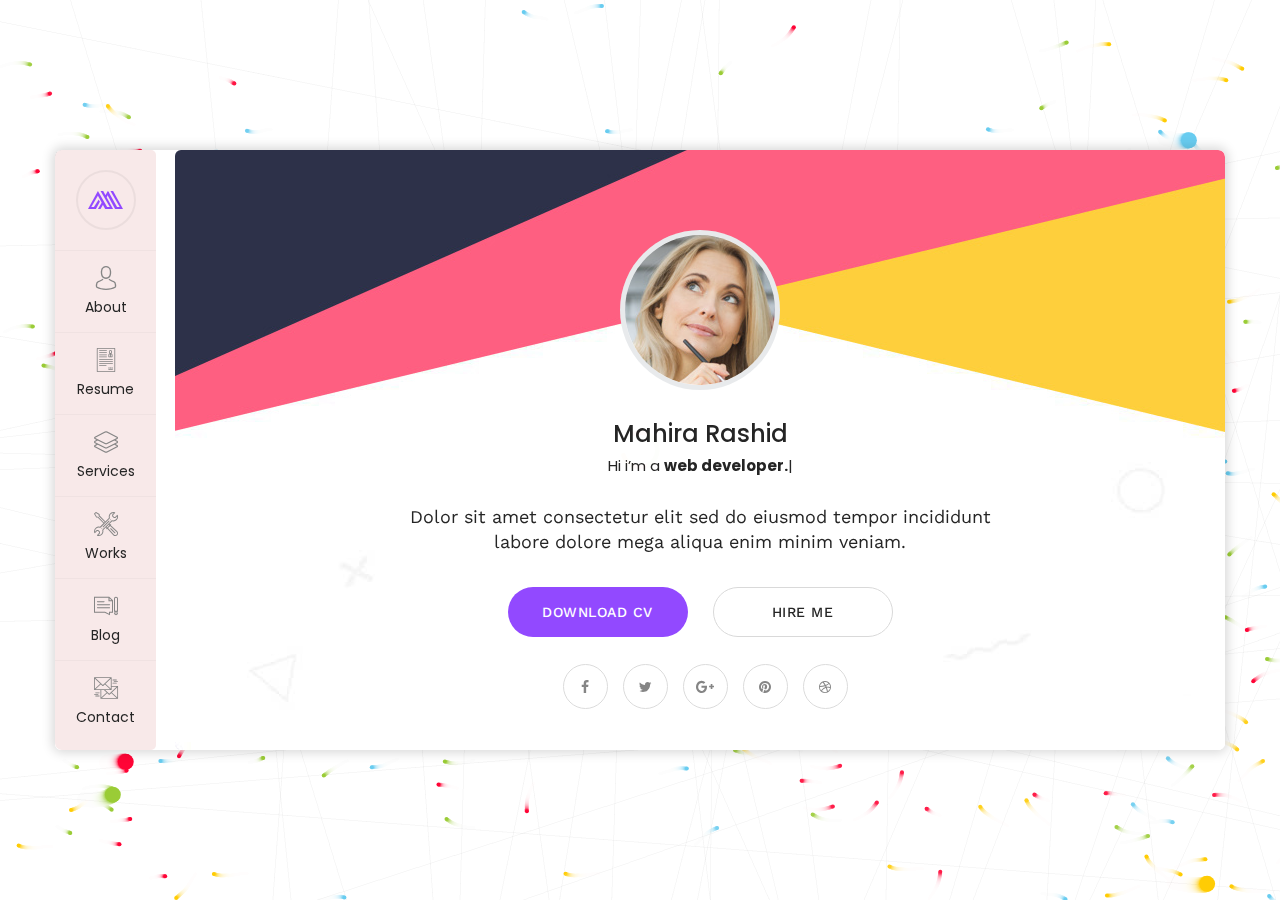
==== index.html @ ef4f3bde "1ver" ====
﻿<!DOCTYPE html>
<html lang="en">
<head>
<meta charset="utf-8">
<title>Home</title>
<!-- Stylesheets -->
<link href="css/bootstrap.css" rel="stylesheet">
<link href="css/style.css" rel="stylesheet">
<link href="css/responsive.css" rel="stylesheet">

<!--Favicon-->
<link rel="shortcut icon" href="images/favicon.png" type="image/x-icon">
<link rel="icon" href="images/favicon.png" type="image/x-icon">
<!-- Responsive -->
<meta http-equiv="X-UA-Compatible" content="IE=edge">
<meta name="viewport" content="width=device-width, initial-scale=1.0, maximum-scale=1.0, user-scalable=0">
<!--[if lt IE 9]><script src="js/html5shiv.js"></script><![endif]-->
<!--[if lt IE 9]><script src="js/respond.js"></script><![endif]-->
</head>

<body>

<div class="page-wrapper default-version">
 	
    <!-- Preloader -->
    <div class="preloader"></div>

    <div class="page-background">
        <div class="image-1"><img src="images/icons/shape/icon-1.png" alt=""></div>
        <div class="image-7"><img src="images/icons/shape/icon-7.png" alt=""></div>
        <canvas id="canvas"></canvas>
    </div>
    
    <!-- Mobile menu -->
    <div class="mobile-menu">
        <div class="container">
            <!--Nav Outer-->
            <div class="nav-outer clearfix">
                <div class="logo"><a href="index.html"><img src="images/logo.png" alt=""></a></div>
                <!-- Main Menu -->
                <nav class="main-menu">
                    <div class="navbar-header">
                        <!-- Toggle Button -->      
                        <button type="button" class="navbar-toggle" data-toggle="collapse" data-target=".navbar-collapse">
                            <span class="icon-bar"></span>
                            <span class="icon-bar"></span>
                            <span class="icon-bar"></span>
                        </button>
                    </div>
                    
                    <div class="navbar-collapse collapse scroll-nav clearfix">
                        <ul class="navigation clearfix">
                            
                            <li class="current"><a href="#home">Home</a></li>
                            <li><a href="#about">About</a></li>
                            <li><a href="#resume">Resume</a></li>
                            <li><a href="#services">Services</a></li>
                            <li><a href="#work">Works</a></li>
                            <li><a href="#blog">Blog</a></li>
                            <li><a href="#contact">Contact</a></li>

                         </ul>
                    </div>
                </nav>
                <!-- Main Menu End-->                        
            </div>
            <!--Nav Outer End-->            
        </div>
    </div>
 	
    <div class="card-outer">
        <div class="scroll-box">
            <div class="container" data-animation-in="fadeInLeft" data-animation-out="fadeOutLeft">
                <div class="card-wrapper">
                    <div class="author-info" style="background-image:url(images/background/3.jpg)">
                        <div class="image"><img src="images/resource/user.png" alt=""></div>
                        <div class="author">
                            <h3>Mahira Rashid</h3>
                            <div class="designation">
                                Hi i’m
                                <div class="typing-title">
                                    <p>a <strong>web developer.</strong></p>
                                    <p>a <strong>web Designer.</strong></p>
                                    <p>a <strong>photographer.</strong></p>
                                </div>
                                <span class="typed-title"></span>
                            </div>
                        </div>
                        <div class="link-btn">
                            <a href="http://sc.chinaz.com/" class="theme-btn btn-style-one">Download CV</a>
                        </div>
                        <ul class="social-icon-two">
                            <li><a href="#"><span class="fa fa-facebook"></span></a></li>
                            <li><a href="#"><span class="fa fa-twitter"></span></a></li>
                            <li><a href="#"><span class="fa fa-google-plus"></span></a></li>
                            <li><a href="#"><span class="fa fa-pinterest"></span></a></li>
                        </ul>
                    </div>
                    <div class="card-inner-box">
                        <header class="header wow fadeInLeft" data-wow-duration="1.5s">
                            <ul class="main-menu">
                                <li class="active home"><a class="logo" href="#home"><img src="images/logo.png" alt=""></a></li>
                                <li><a href="#about"><i class="flaticon-social"></i>About</a></li>
                                <li><a href="#resume"><i class="flaticon-curriculum"></i>Resume</a></li>
                                <li><a href="#services"><i class="flaticon-layers-1"></i>Services</a></li>
                                <li><a href="#work"><i class="flaticon-tools"></i>Works</a></li>
                                <li><a href="#blog"><i class="flaticon-blog"></i>Blog</a></li>
                                <li><a href="#contact"><i class="flaticon-send-mail"></i>Contact</a></li>
                            </ul>
                        </header>

                        <!-- card item -->
                        <div class="card-home card-item active" id="home" style="background-image:url(images/background/1.jpg)">

                            <div class="card-inner wow fadeInUp" data-wow-duration="2s">
                                <div class="image"><img src="images/resource/user.png" alt=""></div>
                                <div class="author">
                                    <h3>Mahira Rashid</h3>
                                    <div class="designation">
                                        Hi i’m
                                        <div class="typing-title">
                                            <p>a <strong>web developer.</strong></p>
                                            <p>a <strong>web Designer.</strong></p>
                                            <p>a <strong>photographer.</strong></p>
                                        </div>
                                        <span class="typed-title"></span>
                                    </div>
                                </div>
                                <div class="text">Dolor sit amet consectetur elit sed do eiusmod tempor incididunt labore dolore mega aliqua enim minim veniam.</div>
                                <div class="link-btn">
                                    <a href="#" class="theme-btn btn-style-one">Download CV</a>
                                    <a href="#" class="theme-btn btn-style-two">Hire Me</a>
                                </div>
                                <ul class="social-icon-two">
                                    <li><a href="#"><span class="fa fa-facebook"></span></a></li>
                                    <li><a href="#"><span class="fa fa-twitter"></span></a></li>
                                    <li><a href="#"><span class="fa fa-google-plus"></span></a></li>
                                    <li><a href="#"><span class="fa fa-pinterest"></span></a></li>
                                    <li><a href="#"><span class="fa fa-dribbble"></span></a></li>
                                </ul>
                            </div>
                            
                        </div>
                        <!-- end item -->

                        <!-- card item -->
                        <div class="card-about card-item" id="about" style="background-image:url(images/background/2.jpg)">
                            <div class="card-inner">
                                <h4 class="title">About Me</h4>
                                <div class="text">Dolor sit amet consectetur elit sed do eiusmod tempor incididunt labore dolore mega aliqua enim ad minim veniam quis nostrud exercitation ullamco laboris nisi ut aliquip commodo reprehenderit.</div>
                                <div class="info-list">
                                    <div class="row">
                                        <div class="col-md-6">
                                            <ul class="list-style-one">
                                                <li><strong>Name:</strong>  Mahira Rashid</li>
                                                <li><strong>Phone:</strong>  254 - 2563 - 2154</li>
                                                <li><strong>Address:</strong>  San francisco, USA</li>
                                            </ul>
                                        </div>
                                        <div class="col-md-6">
                                            <ul class="list-style-one">
                                                <li><strong>Email:</strong>  mahirarashid@gmail.com</li>
                                                <li><strong>Freelance:</strong>  Available</li>
                                            </ul>
                                        </div>
                                    </div>
                                </div>                                    
                                <h4 class="title">Skills</h4>
                                <div class="row">
                                    <!-- About Block -->
                                    <div class="skill-block col-md-3 col-sm-4 col-xs-6">
                                        <div class="inner-box">
                                            <div class="graph-outer">
                                                <input type="text" class="dial" data-fgColor="#9147ff" data-bgColor="#f5f5f5" data-width="90" data-height="90" data-linecap="normal"  value="75">
                                                <div class="inner-text count-box"><span class="count-text" data-stop="75" data-speed="2000"></span>%</div>
                                            </div>
                                            <h3>Design</h3>
                                        </div>
                                    </div>

                                    <!-- About Block -->
                                    <div class="skill-block col-md-3 col-sm-4 col-xs-6">
                                        <div class="inner-box">
                                            <div class="graph-outer">
                                                <input type="text" class="dial" data-fgColor="#ff5e7e" data-bgColor="#f5f5f5" data-width="90" data-height="90" data-linecap="normal"  value="75">
                                                <div class="inner-text count-box"><span class="count-text" data-stop="75" data-speed="2000"></span>%</div>
                                            </div>
                                            <h3>HTML</h3>
                                        </div>
                                    </div>

                                    <!-- About Block -->
                                    <div class="skill-block col-md-3 col-sm-4 col-xs-6">
                                        <div class="inner-box">
                                            <div class="graph-outer">
                                                <input type="text" class="dial" data-fgColor="#ffc713" data-bgColor="#f5f5f5" data-width="90" data-height="90" data-linecap="normal"  value="75">
                                                <div class="inner-text count-box"><span class="count-text" data-stop="75" data-speed="2000"></span>%</div>
                                            </div>
                                            <h3>WordPress </h3>
                                        </div>
                                    </div>

                                    <!-- About Block -->
                                    <div class="skill-block col-md-3 col-sm-4 col-xs-6">
                                        <div class="inner-box">
                                            <div class="graph-outer">
                                                <input type="text" class="dial" data-fgColor="#51dbc3" data-bgColor="#f5f5f5" data-width="90" data-height="90" data-linecap="normal"  value="75">
                                                <div class="inner-text count-box"><span class="count-text" data-stop="75" data-speed="2000"></span>%</div>
                                            </div>
                                            <h3>PHP </h3>
                                        </div>
                                    </div>
                                </div>
                                        
                            </div>
                        </div>
                        <!-- end item -->

                        <!-- card item -->
                        <div class="card-resume card-item" id="resume" style="background-image:url(images/background/2.jpg)">
                            <div class="card-inner">
                                <h4 class="title">Resume</h4>
                                <div class="row clearfix">
                                    <!--Column-->
                                    <div class="timeline-column col-md-6 col-sm-12 col-xs-12">
                                        <div class="inner">
                                            <div class="col-header"><div class="icon-box"><div class="icon-inner"><div class="icon"><span class="flaticon-book"></span></div></div></div> <h2>Employment</h2></div>
                                            
                                            <!--Timeline Block-->
                                            <div class="timeline-block">
                                                <div class="inner-box">
                                                    <h4>Web Design</h4>
                                                    <div class="date"><span>1998-2000</span> / University of stuties</div>
                                                    <div class="text">Exceptur sint occaecat cupidatat non proident sunt culpa. </div>
                                                </div>
                                            </div>

                                            <!--Timeline Block-->
                                            <div class="timeline-block">
                                                <div class="inner-box">
                                                    <h4>Web Development</h4>
                                                    <div class="date"><span>1998-2000</span> / University of stuties</div>
                                                    <div class="text">Exceptur sint occaecat cupidatat non proident sunt culpa. </div>
                                                </div>
                                            </div>

                                            <!--Timeline Block-->
                                            <div class="timeline-block">
                                                <div class="inner-box">
                                                    <h4>Specialization Course</h4>
                                                    <div class="date"><span>1998-2000</span> / University of stuties</div>
                                                    <div class="text">Exceptur sint occaecat cupidatat non proident sunt culpa. </div>
                                                </div>
                                            </div>
                                            
                                        </div>
                                    </div>
                                    
                                    <!--Column-->
                                    <div class="timeline-column col-md-6 col-sm-12 col-xs-12">
                                        <div class="inner">
                                            <div class="col-header"><div class="icon-box"><div class="icon-inner"><div class="icon"><span class="flaticon-case"></span></div></div></div> <h2>Experience</h2></div>
                                            
                                            <!--Timeline Block-->
                                            <div class="timeline-block">
                                                <div class="inner-box">
                                                    <h4>Lead UI/UX Designer</h4>
                                                    <div class="date"><span>2015-Present</span>  / Google inc.</div>
                                                    <div class="text">Exceptur sint occaecat cupidatat non proident sunt culpa. </div>
                                                </div>
                                            </div>

                                            <div class="timeline-block">
                                                <div class="inner-box">
                                                    <h4>Senior UI/UX Designer</h4>
                                                    <div class="date"><span>2012-2014 </span> / Facebook inc.</div>
                                                    <div class="text">Exceptur sint occaecat cupidatat non proident sunt culpa. </div>
                                                </div>
                                            </div>

                                            <div class="timeline-block">
                                                <div class="inner-box">
                                                    <h4>Junior UI/UX Designer</h4>
                                                    <div class="date"><span>2006-2011 </span>  / airbnb inc.</div>
                                                    <div class="text">Exceptur sint occaecat cupidatat non proident sunt culpa. </div>
                                                </div>
                                            </div>

                                        </div>
                                    </div>
                                    
                                </div>
                            </div>
                        </div>
                        <!-- end item -->
                        <!-- card item -->
                        <div class="card-services card-item" id="services" style="background-image:url(images/background/2.jpg)">
                            <div class="card-inner">
                                <h4 class="title">Services</h4>
                                <div class="row">
                                    <div class="services-block col-md-6">
                                        <div class="inner-box">
                                            <div class="icon-box"><span class="icon flaticon-pen-tool"></span></div>
                                            <h4><a href="blog-single.html">UI/UX Design</a></h4>
                                            <div class="text">Lorem ipsum dolor amet constur adipisicing elit </div>
                                        </div> 
                                    </div>
                                    <div class="services-block col-md-6">
                                        <div class="inner-box">
                                            <div class="icon-box"><span class="icon flaticon-folder"></span></div>
                                            <h4><a href="blog-single.html">Web Design</a></h4>
                                            <div class="text">Lorem ipsum dolor amet constur adipisicing elit </div>
                                        </div> 
                                    </div>
                                    <div class="services-block col-md-6">
                                        <div class="inner-box">
                                            <div class="icon-box"><span class="icon flaticon-computer"></span></div>
                                            <h4><a href="blog-single.html">Branding</a></h4>
                                            <div class="text">Lorem ipsum dolor amet constur adipisicing elit </div>
                                        </div> 
                                    </div>
                                    <div class="services-block col-md-6">
                                        <div class="inner-box">
                                            <div class="icon-box"><span class="icon flaticon-layers-1"></span></div>
                                            <h4><a href="blog-single.html">Logo Design</a></h4>
                                            <div class="text">Lorem ipsum dolor amet constur adipisicing elit </div>
                                        </div> 
                                    </div>
                                    <div class="services-block col-md-6">
                                        <div class="inner-box">
                                            <div class="icon-box"><span class="icon flaticon-web-design"></span></div>
                                            <h4><a href="blog-single.html">Apps Design</a></h4>
                                            <div class="text">Lorem ipsum dolor amet constur adipisicing elit </div>
                                        </div> 
                                    </div>
                                    <div class="services-block col-md-6">
                                        <div class="inner-box">
                                            <div class="icon-box"><span class="icon flaticon-photo-camera"></span></div>
                                            <h4><a href="blog-single.html">Photography</a></h4>
                                            <div class="text">Lorem ipsum dolor amet constur adipisicing elit </div>
                                        </div> 
                                    </div>
                                </div>
                            </div>
                        </div>
                        <!-- end item -->
                        <!-- card item -->
                        <div class="card-projects card-item" id="work" style="background-image:url(images/background/2.jpg)">
                            <div class="card-inner">
                                <h4 class="title">Works</h4>
                                <div class="row">
                                    <div class="projects-block col-md-6">
                                        <div class="inner-box">
                                            <figure class="image">
                                                <img src="images/gallery/1.jpg" alt="image">
                                                <div class="overlay">
                                                    <a class="lightbox-image option-btn" title="Image Caption Here" data-fancybox-group="example-gallery" href="images/gallery/1.jpg">
                                                        <i class="fa fa-search"></i>
                                                    </a>                                
                                                </div>
                                            </figure>
                                            <div class="caption-title">
                                                <h3><a href="#">Portfolio Item Title</a></h3>
                                                <span>Branding, Print</span>
                                            </div>
                                        </div>
                                    </div>
                                    <div class="projects-block col-md-6">
                                        <div class="inner-box">
                                            <figure class="image">
                                                <img src="images/gallery/2.jpg" alt="image">
                                                <div class="overlay">
                                                    <a class="lightbox-image option-btn" title="Image Caption Here" data-fancybox-group="example-gallery" href="images/gallery/2.jpg">
                                                        <i class="fa fa-search"></i>
                                                    </a>                                
                                                </div>
                                            </figure>
                                            <div class="caption-title">
                                                <h3><a href="#">Portfolio Item Title</a></h3>
                                                <span>Branding, Print</span>
                                            </div>
                                        </div>
                                    </div>
                                    <div class="projects-block col-md-6">
                                        <div class="inner-box">
                                            <figure class="image">
                                                <img src="images/gallery/3.jpg" alt="image">
                                                <div class="overlay">
                                                    <a class="lightbox-image option-btn" title="Image Caption Here" data-fancybox-group="example-gallery" href="images/gallery/3.jpg">
                                                        <i class="fa fa-search"></i>
                                                    </a>                                
                                                </div>
                                            </figure>
                                            <div class="caption-title">
                                                <h3><a href="#">Portfolio Item Title</a></h3>
                                                <span>Branding, Print</span>
                                            </div>
                                        </div>
                                    </div>
                                    <div class="projects-block col-md-6">
                                        <div class="inner-box">
                                            <figure class="image">
                                                <img src="images/gallery/4.jpg" alt="image">
                                                <div class="overlay">
                                                    <a class="lightbox-image option-btn" title="Image Caption Here" data-fancybox-group="example-gallery" href="images/gallery/4.jpg">
                                                        <i class="fa fa-search"></i>
                                                    </a>                                
                                                </div>
                                            </figure>
                                            <div class="caption-title">
                                                <h3><a href="#">Portfolio Item Title</a></h3>
                                                <span>Branding, Print</span>
                                            </div>
                                        </div>
                                    </div>
                                    <div class="projects-block col-sm-6">
                                        <div class="inner-box">
                                            <figure class="image">
                                                <img src="images/gallery/5.jpg" alt="image">
                                                <div class="overlay">
                                                    <a class="lightbox-image option-btn" title="Image Caption Here" data-fancybox-group="example-gallery" href="images/gallery/5.jpg">
                                                        <i class="fa fa-search"></i>
                                                    </a>                                
                                                </div>
                                            </figure>
                                            <div class="caption-title">
                                                <h3><a href="#">Portfolio Item Title</a></h3>
                                                <span>Branding, Print</span>
                                            </div>
                                        </div>
                                    </div>
                                    <div class="projects-block col-sm-6">
                                        <div class="inner-box">
                                            <figure class="image">
                                                <img src="images/gallery/6.jpg" alt="image">
                                                <div class="overlay">
                                                    <a class="lightbox-image option-btn" title="Image Caption Here" data-fancybox-group="example-gallery" href="images/gallery/6.jpg">
                                                        <i class="fa fa-search"></i>
                                                    </a>                                
                                                </div>
                                            </figure>
                                            <div class="caption-title">
                                                <h3><a href="#">Portfolio Item Title</a></h3>
                                                <span>Branding, Print</span>
                                            </div>
                                        </div>
                                    </div>
                                </div>
                            </div>
                        </div>
                        <!-- end item -->
                        <!-- card item -->
                        <div class="card-blog card-item" id="blog" style="background-image:url(images/background/2.jpg)">
                            <div class="card-inner">
                                <h4 class="title">Blog</h4>
                                <div class="news-block">
                                    <div class="inner-box">
                                        <div class="image">
                                            <img src="images/resource/blog-1.jpg" alt="">
                                            <div class="overlay">
                                                <a class="link-btn" href="blog-single.html">
                                                    <i class="fa fa-link"></i>
                                                </a>                                
                                            </div>
                                        </div>
                                        <div class="date"><strong>02</strong> <br>Sep</div>
                                        <div class="lower-content">
                                            <h4><a href="blog-single.html">Let’s Talk About Design</a></h4>
                                            <div class="post-meta">by admin  /  <span>Design</span></div>
                                        </div>
                                    </div>
                                </div>
                                <div class="news-block">
                                    <div class="inner-box">
                                        <div class="image">
                                            <img src="images/resource/blog-2.jpg" alt="">
                                            <div class="overlay">
                                                <a class="link-btn" href="blog-single.html">
                                                    <i class="fa fa-link"></i>
                                                </a>                                
                                            </div>
                                        </div>
                                        <div class="date"><strong>04</strong> <br>Sep</div>
                                        <div class="lower-content">
                                            <h4><a href="blog-single.html">Let’s Talk About Design</a></h4>
                                            <div class="post-meta">by admin  /  <span>Design</span></div>
                                        </div>
                                    </div>
                                </div>
                                <div class="news-block">
                                    <div class="inner-box">
                                        <div class="image">
                                            <img src="images/resource/blog-3.jpg" alt="">
                                            <div class="overlay">
                                                <a class="link-btn" href="blog-single.html">
                                                    <i class="fa fa-link"></i>
                                                </a>                                
                                            </div>
                                        </div>
                                        <div class="date"><strong>06</strong> <br>Sep</div>
                                        <div class="lower-content">
                                            <h4><a href="blog-single.html">Let’s Talk About Design</a></h4>
                                            <div class="post-meta">by admin  /  <span>Design</span></div>
                                        </div>
                                    </div>
                                </div>
                            </div>
                        </div>
                        <!-- end item -->
                        <!-- card item -->
                        <div class="card-contact card-item" id="contact" style="background-image:url(images/background/2.jpg)">
                            <div class="card-inner">
                                <h3 class="title">Contact</h3>
                                <h4>Keep In Touch</h4>
                                <div class="row clearfix">
                                    <div class="col-md-6">
                                        <ul class="list-style-two">
                                            <li><span class="icon flaticon-signs"></span>PO Box 16122 Collins Street <br> West Victoria 8007 Canada </li>
                                            <li><span class="icon flaticon-smartphone"></span>(+48) 564-334-21-22-34 <br>(+48) 564-334-21-25</li>
                                            <li><span class="icon flaticon-note-1"></span>info@cretox.com <br>info@example.com</li>
                                        </ul>
                                    </div>
                                    <div class="col-md-6">
                                        <div class="map-section">
                                            <div class="home-google-map">
                                                <div 
                                                    class="google-map" 
                                                    id="contact-google-map" 
                                                    data-map-lat="40.700843" 
                                                    data-map-lng="-74.004012" 
                                                    data-icon-path="images/icons/map-marker.png"
                                                    data-map-title="Chester"
                                                    data-map-zoom="11" >
                                                </div>
                                            </div>
                                        </div>
                                    </div>
                                </div>
                                <h4>How Can I Help?</h4>
                                <!-- Contact Form -->
                                <div class="contact-form">
                                    <!--Comment Form-->
                                    <form method="post" action="sendemail.php" id="contact-form">
                                        <div class="row clearfix">
                                            
                                            <div class="col-md-6 form-group">
                                                <input type="text" name="username" placeholder="Name" required>
                                            </div>
                                            
                                            <div class="col-md-6 form-group">
                                                <input type="email" name="email" placeholder="Email" required>
                                            </div>
                                            
                                            <div class="col-md-6 form-group">
                                                <input type="text" name="subject" placeholder="Subject" required>
                                            </div>

                                            <div class="col-md-6 form-group">
                                                <input type="text" name="phone" placeholder="Phone" required>
                                            </div>

                                            <div class="col-lg-12 col-md-12 form-group">
                                                <textarea name="message" placeholder="Message"></textarea>
                                            </div>
                                            
                                            <div class="col-lg-12 col-md-12 form-group">
                                                <button class="theme-btn btn-style-two" type="submit" name="submit-form">Submit Now </button>
                                            </div>
                                            
                                        </div>
                                    </form>
                                        
                                </div>
                                <!--End Contact Form -->
                                        
                            </div>
                        </div>
                        <!-- end item -->

                    </div>
                </div>
                    
            </div>
        </div>
            
    </div>

</div>
<!--End pagewrapper-->


<script src="js/jquery.js"></script> 

<script src="js/bootstrap.min.js"></script>
<script src="js/jquery.mCustomScrollbar.concat.min.js"></script>
<script src="js/owl.js"></script>
<script src="js/wow.js"></script>
<script src="js/appear.js"></script>
<script src="js/jquery.fancybox.js"></script>
<script src="js/element-in-view.js"></script>
<script src="js/knob.js"></script>
<script src="js/validate.js"></script>
<script src="js/mousemoveparallax.js"></script>
<script src="js/pagenav.js"></script>
<script src="js/jquery-type.js"></script>
<script src="js/jquery.nicescroll.min.js"></script>
<script src="js/particle-alone.js"></script>
<script src="js/script.js"></script>

<!--Google Map APi Key-->
<script src="http://ditu.google.cn/maps/api/js?key=AIzaSyATY4Rxc8jNvDpsK8ZetC7JyN4PFVYGCGM"></script>
<script src="js/gmaps.js"></script>
<script src="js/map-script.js"></script>
<!--End Google Map APi-->

</body>
</html>
---- css/style.css ----
/* Mahira HTML Template*/

/************ TABLE OF CONTENTS ***************
1. Fonts
2. Reset
3. Global
4. Header
5. About
6. Resume
7. Services
8. Works
9. Blog
10. Contact
**********************************************/

/*** 

====================================================================
	Fonts
====================================================================

 ***/

@import url('https://fonts.googleapis.com/css?family=Poppins:400,500,600,700,800|Work+Sans:400,500,700');

/*font-family: 'Poppins', sans-serif;
font-family: 'Work Sans', sans-serif;*/

@import url('font-awesome.css');
@import url('flaticon.css');
@import url('animate.css');
@import url('owl.css');
@import url('jquery-ui.css');
@import url('jquery.fancybox.min.css');
@import url('jquery.mCustomScrollbar.min.css');
@import url('custom-animate.css');
@import url('multi-scroll.css');

/*** 

====================================================================
	Reset
====================================================================

 ***/

* {
	margin:0px;
	padding:0px;
	border:none;
	outline:none;
}

/*** 

====================================================================
	Global Settings
====================================================================

 ***/

body {
	font-size:15px;
	color:#777777;
	line-height:1.7em;
	font-weight:400;
	background:#ffffff;
	-webkit-font-smoothing: antialiased;
	-moz-font-smoothing: antialiased;
	font-family: 'Work Sans', sans-serif;
}

a{
	text-decoration:none;
	cursor:pointer;
	color:#fc6183;
}

a:hover,a:focus,a:visited{
	text-decoration:none;
	outline:none;
}

h1,h2,h3,h4,h5,h6 {
	position:relative;
	font-weight:normal;
	background:none;
	margin:0px;
	line-height:1.6em;
	font-family: 'Poppins', sans-serif;
}

textarea{
	overflow:hidden;
}

p{
	font-size: 14px;
	position:relative;
	line-height:1.8em;	
	margin-bottom: 0;
	color: #777777;
}

::-webkit-input-placeholder{color: inherit;}
::-moz-input-placeholder{color: inherit;}
::-ms-input-placeholder{color: inherit;}

.auto-container{
	position:static;
	max-width:1200px;
	padding:0px 15px;
	margin:0 auto;
}

.medium-container{
	max-width:850px;
}

.page-wrapper{
	position:relative;
	margin:0 auto;
	width:100%;
	min-width:300px;
	background-position: center;
	background-repeat: repeat;
}

.page-wrapper.bg-lines{
	background-image: url(../images/icons/line.png);
}


ul,li{
	list-style:none;
	padding:0px;
	margin:0px;	
}

.centered{
	text-align:center;	
}

.theme-btn{
	display:inline-block;
	letter-spacing: .5px;
	transition:all 0.3s ease;
	-moz-transition:all 0.3s ease;
	-webkit-transition:all 0.3s ease;
	-ms-transition:all 0.3s ease;
	-o-transition:all 0.3s ease;
}

/*Btn Style One*/
.btn-style-one{
	position:relative;
	font-size:14px;
	line-height:22px;
	text-align: center;
	padding:14px 30px;
	color:#ffffff;
	font-weight:500;
	text-transform: uppercase;
	letter-spacing:.5px;
	-webkit-border-radius: 40px;
	-moz-border-radius: 40px;
	-ms-border-radius: 40px;
	-o-border-radius: 40px;
	border-radius: 40px;
	background: #9147ff;
}

.btn-style-one:hover{
	color: #fff;
	background: #222;
}

/*Btn Style two*/
.btn-style-two{
	position:relative;
	font-size:14px;
	line-height:22px;
	text-align: center;
	padding: 13px 30px;
	color:#222;
	font-weight:500;
	text-transform: uppercase;
	letter-spacing:.5px;
	-webkit-border-radius: 40px;
	-moz-border-radius: 40px;
	-ms-border-radius: 40px;
	-o-border-radius: 40px;
	border-radius: 40px;
	background: transparent;
	border: 1px solid #d9d9d9;
}

.btn-style-two:hover{
	color: #ffffff;
	background: #9147ff;
	border-color: #9147ff;
}


/*Social Icon One*/

.social-icon-one{
	position:relative;
}

.social-icon-one li{
	position:relative;
	margin-left:10px;
	display:inline-block;
}

.social-icon-one li a{
	font-size:14px;
	color:#111111;
}

.social-icon-one li a:hover{
	color:#1d1d1d;
}

/*Social Icon two*/

.social-icon-two{
	position:relative;
}

.social-icon-two li{
	position:relative;
	margin-left:10px;
	display:inline-block;
}

.social-icon-two li a{
	font-size:14px;
	color: #848484;
	height:  45px;
	width:  45px;
	text-align:  center;
	line-height:  45px;
	border: 1px solid #dbdbdb;
	display:  inline-block;
	border-radius: 50%;
	transition: .5s ease;
}

.social-icon-two li a:hover{
	color:#fff;
	background-color: #9147ff;
}

.theme_color{
	color:#fc6183;	
}

.preloader{
	position:fixed;
	left:0px;
	top:0px;
	width:100%;
	height:100%;
	z-index:999999;
	background-color:#ffffff;
	background-position:center center;
	background-repeat:no-repeat;
	background-image:url(../images/icons/preloader.svg);
}

img{
	display:inline-block;
	max-width:100%;
	height:auto;	
}

/* page background */
.page-background {
	position: fixed;
    overflow: hidden;
    top: 0;
    left: 0;
    width: 100%;
    height: 100%;
	background-image: -moz-linear-gradient( 110deg, rgb(145,71,255) 0%, rgb(121,39,245) 100%);
    background-image: -webkit-linear-gradient( 110deg, rgb(145,71,255) 0%, rgb(121,39,245) 100%);
    background-image: -ms-linear-gradient( 110deg, rgb(145,71,255) 0%, rgb(121,39,245) 100%);
}

.page-background .image-1 {
	position: absolute;
	left: 0;
	top: 0;
}

.page-background .image-7 {
	position: absolute;
	right: 0;
	bottom: 0px;
}

/* parallax container */

.parallax-container {
    position: absolute;
    left: 0;
    top: 0;
    width: 100%;
    height: 100%;
}

.parallax-container .image-2 {
	position: absolute;
	left: 120px;
	top: 50%;
}

.parallax-container .image-3 {
	position: absolute;
	left: 50%;
	top: 90px;
}

.parallax-container .image-4 {
	position: absolute;
	right: 30%;
	top: 5px;
}

.parallax-container .image-5 {
	position: absolute;
	right: 150px;
	bottom: 50%;
}

.parallax-container .image-6 {
	position: absolute;
	left: 30%;
	bottom: 50px;
}


.card-outer {
    position: fixed;
    display: flex;
    flex-direction: row;
    flex-wrap: wrap;
    justify-content:  center;
    align-items:  center;
    height:  100%;
    width:  100%;
    top:  0;
    left:  0;
}

.card-outer .container {
	position: relative;
}


/*** 

====================================================================
	Header
====================================================================

 ***/

.header {
	position: absolute;
	left: 0;
	top: 0;
	bottom: 0;
	background-color: #f8e9e9;
	border-radius: 5px;
	transition: .5s ease;
	z-index: 99;
	overflow: hidden;
}

.card-outer .card-inner-box.offsetleft .header {
	border-radius: 0px;
}

.header ul {
	text-align: center;
}

.header ul li {
	position: relative;
	min-width: 100px;
	border-bottom: 1px solid #f0e2e2;
}

.header ul li:last-child {
	border-bottom: 0px;
}

.header ul li a.logo {
    border: 2px solid #ebdddd;
    border-radius: 50%;
    height: 60px;
    width: 60px;
    padding: 0 0;
    line-height: 54px;
    margin: 20px auto;
}

.header ul li.active a.logo {
	background-color: transparent;
}

.header ul li a {
	position: relative;
	color: #212121;
	padding: 15px 21px 12px;

	display:  block;
	font-size:  14px;
	font-family:  'Poppins', sans-serif;
	background: #f8e9e9;
	z-index: 99;
}

.header ul li:before {
	position: absolute;
	content: '';
	background-color: #9147ff;
	height: 50px;
	width: 50px;
	right: 10px;
	top: 15px;
	transform: rotate(45deg);
	transition:  .5s ease;
}

.header ul li.active:before {
	right: 0;
	z-index: 99;
}

.header ul li.home:before {
	display: none;
}

.header ul li a i {
	display:  block;
	color: #838383;
	font-size: 24px;
	margin-bottom: 3px;
}

.header ul li.active a {
    background: #9147ff;
    color: #fff;
}

.header ul li.active a i {
    color: #fff;
}

/* Mobile menu */

.mobile-menu {
    background: #fff;
    position: fixed;
    top: 0;
    left: 0;
    width: 100%;
    z-index: 9999;
    display: none;
    box-shadow: 0 0 40px rgba(0, 0, 0, 0.1);
}

.mobile-menu .nav-outer {
	position: relative;
}

.mobile-menu .logo {
    position: absolute;
    left: 0;
    top: 0;
    z-index: 99;
    border-right: 1px solid #ececec;
    padding: 13px 0;
    padding-right: 24px;
}

/*** 

====================================================================
	Card item
====================================================================

 ***/

.card-outer .card-wrapper {
	background-color: #fff;
	border-radius: 7px;
	overflow: hidden;
}

.card-outer .card-inner-box {
	position: relative;
	min-height: 600px;
	background-image: -moz-linear-gradient( 110deg, rgb(145,71,255) 0%, rgb(121,39,245) 100%);
	background-image: -webkit-linear-gradient( 110deg, rgb(145,71,255) 0%, rgb(121,39,245) 100%);
	background-image: -ms-linear-gradient( 110deg, rgb(145,71,255) 0%, rgb(121,39,245) 100%);
	transition: 1s ease;
}

.card-outer .card-inner-box.offsetleft {
	transition: .5s ease;
	transform: translate(350px);
}

.card-item {
    position: absolute;
    border-radius: 6px;
    border-top-left-radius: 0px;
    border-bottom-left-radius: 0px;
    top: 0;
    left: 100px;
    right: 0;
    bottom: 0;
    opacity: 0;
    visibility: hidden;
    z-index: 8;
    max-width: 720px;
}

.card-inner-box.active .card-item {
	border-top-left-radius: 0px;
	border-bottom-left-radius: 0px;
    background-repeat: no-repeat;
    background-position: right center;
}

.card-item .card-inner {
	height: 100%;
	transition: .5s ease;
}

.card-inner-box .card-home {
	text-align: center;
	left: 120px;
	background-position: center;
	background-repeat: no-repeat;
	background-size: cover;
	border-radius: 6px;
	max-width: 1050px;
	padding-top: 80px;
}

.card-item.active {
	opacity: 1;
	visibility: visible;
	z-index: 10;
	transition: visibility 1s linear, opacity 0.5s linear;
}

.card-item.hide-item {
	opacity: 0;
	visibility: hidden;
	z-index: 9;
}

.card-home .image {
	width: 160px;
	height: 160px;
	margin: 0 auto;
	margin-bottom: 25px;
	background: #fff;
	border-radius: 50%;
}

.card-home .image img {
	border: 5px solid rgba(31, 53, 67, 0.10);
	border-radius: 50%;
}

.card-home .author h3 {
	font-weight: 500;
	color: #222;
}

.card-home .author .designation {
	font-family: 'Poppins', sans-serif;
	font-size: 15px;
	margin-bottom: 25px;
	color: #222;
}

.card-home .text {
	font-size: 18px;
	max-width: 600px;
	margin: 0 auto;
	margin-bottom: 25px;
	color: #222;
}

.card-home .link-btn {
	margin-bottom: 20px;
}

.card-home .theme-btn {
	margin: 7px 10px;
	min-width: 180px;
}

/* author info */
.author-info {
	position: absolute;
	left: 0px;
	top: 0;
	bottom: 0;
	text-align: center;
	padding: 50px 15px;
	padding-top: 140px;
	min-width: 350px;
	border-bottom-left-radius: 6px;
	border-top-left-radius: 8px;
	background-repeat: no-repeat;
	background-position: center;
}

.author-info .image {
	width: 160px;
	height: 160px;
	border-radius: 50%;
	margin: 0 auto;
	margin-bottom: 35px;
	background: #fff;
}

.author-info .image img {
	border: 5px solid rgba(31, 53, 67, 0.10);
	border-radius: 50%;
}

.author-info .author h3 {
	font-weight: 500;
	color: #222;
}

.author-info .author .designation {
	font-family: 'Poppins', sans-serif;
	font-size: 15px;
	margin-bottom: 30px;
	color: #222;
}

.author-info .text {
	font-size: 18px;
	max-width: 600px;
	margin: 0 auto;
	margin-bottom: 30px;
	color: #222;
}

.author-info .link-btn {
	margin-bottom: 30px;
}

.author-info .theme-btn {
	margin: 0 10px;
}

/*** 

====================================================================
	About Us	
====================================================================

***/

.card-about {
	padding: 50px 50px;
}

.card-about .title {
	font-size: 22px;
	font-weight: 500;
	color: #222;
	margin-bottom: 20px;
}

.card-about .text {
	position: relative;
	margin-bottom: 20px;
}

.card-about .info-list {
	margin-bottom: 28px;
	padding-bottom: 20px;
	border-bottom: 1px solid #e5e5e5;
}

.card-about .list-style-one {
	position: relative;
}

.card-about .list-style-one li {
	position: relative;
	color: #848484;
	margin-bottom: 10px;
}

.card-about .list-style-one li strong {
	color: #222;
}

.skill-section .row{
	margin: 0 -60px;
}

.skill-section .skill-block{
	padding: 0 60px;
}

.skill-block{
	position: relative;
	margin-bottom: 30px;
	text-align:  left;
}

.skill-block .inner-box{
	position: relative;
	display:  inline-block;
}

.skill-block .graph-outer{
	position: relative;
	left: 0;
	top: 0;
	text-align: center;
	display: inline-block;
}

.skill-block .graph-outer .count-box{
    position: absolute;
    left: 0;
    top: 50%;
    width: 100%;
    font-size: 20px;
    color: #222222;
    font-weight: 300;
    line-height: 40px;
    margin-top: -20px;
}

.skill-block h3{
	position: relative;
	font-size: 15px;
	line-height: 1.2em;
	color: #222222;
	font-weight: 400;
	text-align:  center;
	font-family:  'Work Sans', sans-serif;
	margin-top: 5px;
}

.skill-block .sub-title{
	display: block;
	font-size: 12px;
	line-height: 18px;
	color: #00aeef;
	font-weight: 400;
	margin-top: 3px;
}

.skill-block .text{
	position: relative;	
	font-size: 18px;
	line-height: 28px;
	color: #555555;
	font-weight: 300;
	margin-top: 15px;
}


/*** 

====================================================================
	Resume Section
====================================================================

***/

.card-resume{
	padding: 50px 50px;
}

.card-resume .title {
    font-size: 22px;
    font-weight: 500;
    color: #222;
    margin-bottom: 15px;
    padding-bottom: 10px;
    border-bottom: 1px solid #e5e5e5;
    margin-top: -9px;
}

.card-resume .timeline-column{
	position:relative;
	margin-bottom: 40px;
}

.card-resume .timeline-column .inner{
	position:relative;
	padding-left: 13px;
	padding-bottom:2px;
}

.card-resume .timeline-column .inner:before{
	content:'';
	position:absolute;
	left: 12px;
	top: 60px;
	border-left:1px solid #d0d0d0;
	bottom: 0;
}

.card-resume .timeline-column .col-header{
	position:relative;
	padding-left: 22px;
	margin-bottom: 5px;
}

.card-resume .timeline-column .col-header h2{
	position:relative;
	font-size: 18px;
	color: #222;
	font-weight: 500;
	text-transform:capitalize;
	line-height:42px;
}

.dark-layout .card-resume .timeline-column .col-header h2{
	color:#ffffff;
}

.card-resume .timeline-column .col-header .icon-box{
	position:absolute;
	left: -26px;
	top: -4px;
}

.card-resume .timeline-column .col-header .icon-box .icon-inner{
	position:relative;
	width:52px;
	height:52px;	
}

.dark-layout .card-resume .timeline-column .col-header .icon-box .icon{
	color:#1e1e1e;	
}


.card-resume .timeline-column .col-header .icon-box .icon{
	position:relative;
	display:block;
	width:52px;
	height:52px;
	text-align:center;
	color:#9147ff;
	font-size:24px;
	line-height:52px;
	z-index:1;
}

.card-resume .timeline-column .timeline-block{
	position:relative;
	margin-bottom: 28px;
}

.card-resume .timeline-column .timeline-block:last-child{
	margin-bottom:0px;	
}

.card-resume .timeline-column .timeline-block .inner-box{
	position:relative;
	padding-left:30px;
}

.card-resume .timeline-column .timeline-block .date{
	position:relative;
	display:inline-block;
	margin-bottom: 9px;
	line-height:24px;
	font-size:14px;
	color:#222;
	font-weight:400;
	font-family: 'Poppins', sans-serif;
}

.card-resume .timeline-column .timeline-block .date span {
	color: #9147ff;
}

.card-resume .timeline-column .timeline-block h4{
	position: relative;
	font-size:16px;
	color:#333333;
	font-weight: 500;
	margin-bottom: 5px;
}

.card-resume .timeline-column .timeline-block h4:before{
	content:'';
	position:absolute;
	left: -37px;
	top:4px;
	width: 13px;
	height: 13px;
	border: 2px solid #9147ff;
	border-radius:50%;
	background:  #fff;
}

.card-resume .timeline-column .timeline-block .text{
	font-size:14px;
}

/*** 

====================================================================
	Services Section
====================================================================

***/

.card-services{
	padding: 50px 50px;
}

.card-services .title {
    font-size: 22px;
    font-weight: 500;
    color: #222;
    margin-bottom: 15px;
    padding-bottom: 20px;
    border-bottom: 1px solid #e5e5e5;
    margin-top: -9px;
}

.services-block {
	position: relative;
}

.services-block .inner-box {
	position: relative;
	padding-left: 95px;
	margin-top: 40px;
	min-height: 100px;
}

.services-block .icon-box {
	position: absolute;
	left: 0;
	top: 0;
	color: #9147ff;
	height: 75px;
	width: 75px;
	text-align: center;
	line-height: 73px;
	border: 1px solid #e5e5e5;
	font-size: 34px;
	border-radius: 50%;
	transition: .5s ease;
}

.services-block .icon-box span {
	position: relative;
}

.services-block:hover .icon-box {
	border-color: #9147ff;
	color: #fff;
}

.services-block .icon-box:before {
	position: absolute;
	content: '';
	background-color: #9147ff;
	left: 0;
	top: 0;
	bottom: 0;
	right: 0;
	border-radius: 50%;
	transform: scale(0);
	transition: .5s ease;
}

.services-block:hover .icon-box:before {
	transform: scale(1);
}

.services-block h4 {
	position: relative;
	font-size: 18px;
	margin-bottom: 10px;
}

.services-block h4 a {
	color: #222;
}

.services-block .text {
	margin-bottom: 10px;
}


/*** 

====================================================================
	Projects Section
====================================================================

***/

.card-projects {
	padding: 50px 50px;
}

.card-projects .title {
    font-size: 22px;
    font-weight: 500;
    color: #222;
    margin-bottom: 30px;
    padding-bottom: 15px;
    border-bottom: 1px solid #e5e5e5;
    margin-top: -9px;
}

.projects-block {
    position: relative;
    margin-bottom: 30px;
}

.projects-block .inner-box {
    position: relative;
}

.projects-block .image img {
    width: 100%;
    transition: .5s ease;
}

.projects-block:hover .image img {
	transform: scale(1.15);
}

.projects-block .image::before {
    background: rgba(145, 71, 255, 0.90);
    bottom: 0px;
    content: "";
    left: 0px;
    opacity: 0;
    position: absolute;
    right: 0px;
    top: 0px;
    z-index: 9;
    transition: all 0.4s ease-in-out 0s;
}

.projects-block:hover .image::before {
    opacity: 1;
}

.projects-block .image {
    position: relative;
    border-radius:  5px;
    overflow:  hidden;
}

.projects-block .overlay a {
    background: rgba(255, 255, 255, 1) none repeat scroll 0 0;
    border-radius: 50%;
    color: #9147ff;
    font-size: 20px;
    height: 60px;
    line-height: 60px;
    opacity: 0;
    position: absolute;
    text-align: center;
    transform: translateX(-50%) translateY(-50%) scale(0.6);
    transition: all 0.4s ease 0s;
    width: 60px;
}

.projects-block .overlay a:hover {
    background: rgba(255, 255, 255, .8) none repeat scroll 0 0;
    color: #000;
}

.projects-block:hover .overlay a {
    opacity: 1;
    transform: translateX(-50%) translateY(-50%) scale(1);
}

.projects-block .overlay {
    left: 0;
    opacity: 0;
    position: absolute;
    right: 0;
    text-align: center;
    top: 50%;
    transform: translateY(-50%);
    transition: all 0.5s ease 0s;
    z-index: 10;
}

.projects-block:hover .overlay {
    opacity: 1;
}

.projects-block .caption-title {
    bottom: 20px;
    left: 20px;
    opacity: 0;
    position: absolute;
    transition: all 0.3s ease-in-out 0s;
    z-index: 12;
}

.projects-block:hover .caption-title {
    opacity: 1;
}

.projects-block .caption-title h3 {
    color: #fff;
    font-size: 20px;
    font-weight: 500;
    text-transform: capitalize;
    transform: translateY(15px);
    transition: all 0.4s ease-in-out 0s;
}

.projects-block .caption-title h3 a {
    color: #fff;
}

.projects-block:hover .caption-title h3,
.projects-block:hover .caption-title span {
    transform: translateX(0px);
}

.projects-block .caption-title span {
    color: #fff;
    display: inline-block;
    font-size: 15px;
    line-height: 16px;
    transform: translateY(15px);
    transition: all 0.4s ease-in-out 0s;
    text-transform: capitalize;
}

.projects-block .caption-title-two {
    padding-top: 15px;
    padding-left:  20px;
    padding-bottom:  20px;
    box-shadow: 0 0 20px 1px #0000001f;
}

.projects-block .caption-title-two h3 a {
    color: #222;
    font-size: 20px;
    font-weight: 500;
    text-transform: capitalize;
}

.projects-block .caption-title-two span {
    font-size: 15px;
    line-height: 16px;
    font-weight: 500;
    text-transform: capitalize;
}

/*** 

====================================================================
	Blog Section
====================================================================

***/

.card-blog {
	padding: 50px 50px;
}

.card-blog .title {
    font-size: 22px;
    font-weight: 500;
    color: #222;
    margin-bottom: 30px;
    padding-bottom: 15px;
    border-bottom: 1px solid #e5e5e5;
    margin-top: -9px;
}

.news-block {
	position: relative;
	margin-bottom: 26px;
}

.news-block .image {
	position: relative;
}

.news-block .image img {
	border-top-left-radius: 5px;
	border-top-right-radius: 5px;
	width: 100%;
}


.news-block .image:before {
    background: rgba(0, 0, 0, 0.75);
    content: "";
    opacity: 0;
    position: absolute;
    top: 0px;
    left: 0px;
    width: 100%;
    height: 0%;
    transition: all 0.4s ease-in-out 0s;
}

.single-post .news-block .image:before {
	display: none;
}

.news-block:hover .image::before {
    opacity: 1;
    height: 100%;
}


.news-block .overlay a {
    background: rgba(255, 255, 255, 1) none repeat scroll 0 0;
    border-radius: 50%;
    color: #9147ff;
    font-size: 20px;
    height: 60px;
    line-height: 60px;
    opacity: 0;
    position: absolute;
    text-align: center;
    transform: translateX(-50%) translateY(-50%) scale(0.6);
    transition: all 0.4s ease 0s;
    width: 60px;
}

.news-block .overlay a:hover {
    background: rgba(255, 255, 255, .8) none repeat scroll 0 0;
    color: #000;
}

.news-block:hover .overlay a {
    opacity: 1;
    transform: translateX(-50%) translateY(-50%) scale(1);
}

.news-block .overlay {
    left: 0;
    opacity: 0;
    position: absolute;
    right: 0;
    text-align: center;
    top: 50%;
    transform: translateY(-50%);
    transition: all 0.5s ease 0s;
    z-index: 10;
}

.news-block:hover .overlay {
    opacity: 1;
}

.news-block .date {
	position: absolute;
	left: 30px;
	top: 30px;
	height: 70px;
	width: 70px;
    line-height: 24px;
    padding: 9px 0;
	text-align: center;
	border-radius: 5px;
	background-color: #9147ff;
	font-size: 16px;
	color: #fff;
}

.news-block .date strong {
	font-size: 24px;
	font-weight: 500;
}

.news-block .lower-content {
	padding: 30px;
	border: 1px solid #e5e5e5;
	border-top: 0px;
	border-bottom-left-radius: 5px;
	border-bottom-right-radius: 5px;
}

.news-block .lower-content h4 {
	font-size: 18px;
	color: #222;
	margin-bottom: 5px;
	font-weight: 500;
}

.news-block .lower-content h4 a {
	color: #222;
}

.news-block .lower-content .post-meta {
	color: #848484;
}

.news-block .lower-content .post-meta span {
	color: #9147ff;
}

/* single post */

.single-post .news-block .lower-content {
	padding: 0px;
	padding-top: 30px;
	border: 0px;
}

.single-post .news-block .lower-content h4 {
	font-size: 24px;
}

.single-post .news-block .lower-content .post-meta {
	margin-bottom: 20px;
}

.single-post .news-block .lower-content p {
	margin-bottom: 30px;
}

.single-post .news-block .lower-content p:last-child {
	margin-bottom: 0px;
}

/* share box */
.share-box {
	position: relative;
}

.share-box li {
	display: inline-block;
	color: #222;
	font-size: 16px;
}

.share-box li a {
	color: #222;
}

.share-box li span {
	color: #9147ff;
}

/* Comments Area */

.single-post .comments-area{
	position:relative;
	margin-top: 30px;
	margin-bottom: 30px;
	padding-top: 30px;
	border-top:  1px solid #ebebeb;
}

.single-post .group-title{
	position:relative;
	margin-bottom:38px;
}

.single-post .group-title h2{
	position:relative;
	font-size:25px;
	color:#111111;
	font-weight:500;
	padding-bottom:0px;
}

.single-post .comments-area .comment-box{
	position:relative;
	padding:0px 0px 0px;
	margin-bottom:45px;
	-webkit-transition:all 300ms ease;
	-ms-transition:all 300ms ease;
	-o-transition:all 300ms ease;
	-moz-transition:all 300ms ease;
	transition:all 300ms ease;
}

.single-post .comments-area .comment-box.reply-comment{
	margin-left:100px;
}

.single-post .comments-area .comment-box:last-child .comment .comment-inner{
	margin-bottom:0px;
	padding-bottom:0px;
	border:0px;
}

.single-post .comments-area .comment-box:hover{
	border-color:#222222;	
}

.single-post .comments-area .comment{
	position:relative;
	font-size:14px;
	padding:0px 0px 40px 110px;
	border-bottom:1px solid #ebebeb;
}

.single-post .comments-area .comment .comment-inner{
	position:relative;
}

.single-post .comments-area .comment .comment-reply{
	position:relative;
	color:#111111;
	font-size:15px;
	font-weight:500;
	text-transform:capitalize;
	-webkit-transition:all 300ms ease;
	-ms-transition:all 300ms ease;
	-o-transition:all 300ms ease;
	-moz-transition:all 300ms ease;
	transition:all 300ms ease;
}

.single-post .comments-area .comment .comment-reply .icon{
	font-size:13px;
	margin-right:8px;
}

.single-post .comments-area .comment-box .author-thumb{
	position:absolute;
	left:0px;
	top:0px;
	width:86px;
	overflow:hidden;
	margin-bottom:20px;
}

.single-post .comments-area .comment-box .author-thumb img{
	display:block;
	border-radius:  50%;
}

.single-post .comments-area .comment-info{
	color:#3e5773;
	line-height:24px;
	font-size:13px;	
}

.single-post .comments-area .comment-box strong{
	font-size:20px;
	font-weight:500;
	color:#111111;
	line-height:16px;
	text-transform:capitalize;
}

.single-post .comments-area .comment-box .text{
	color:#777777;
	font-size:14px;
    margin-top:10px;
	margin-bottom:20px;
    line-height: 1.8em;
	font-weight:300;
	max-width:510px;
}

.single-post .comments-area .comment-info .comment-time{
	position:relative;
	font-size:13px;
	color:#777777;
	font-weight:300;
}

.single-post .comments-area .comment-box .theme-btn{
	padding:5px 30px;
	font-size:12px;
	border:1px  solid #fbca00;
	text-transform:uppercase;
	letter-spacing:1px;
}



/*** 

====================================================================
	Blog Section
====================================================================

***/

.card-contact {
	padding: 50px 50px;
}

.card-contact .title {
    font-size: 22px;
    font-weight: 500;
    color: #222;
    margin-bottom: 30px;
    padding-bottom: 15px;
    border-bottom: 1px solid #e5e5e5;
    margin-top: -9px;
}

.card-contact h4 {
	font-size: 18px;
	color: #222;
	margin-bottom: 24px;
}

/*List Style two*/

.list-style-two{
	position:relative;
}

.list-style-two li{
	position:relative;
	margin-bottom:35px;
	color: #222;
	font-size: 15px;
	font-weight:400;
	padding-left: 45px;
}

.list-style-two li .icon{
	position:absolute;
	left:0px;
	top: 7px;
	color: #9147ff;
	font-size:30px;
	line-height:1em;
}

.list-style-two li:last-child .icon{
	top:10px;
}

/*** 

====================================================================
	Map Style
====================================================================

***/

.home-google-map .google-map {
	width: 100%;
	height: 270px;
}

.home-google-map .gmnoprint {
	display: none;
}

/* google map two */

.map-section {
	position: relative;
	margin-bottom: 50px;
}

.map-data {
	text-align: center;
	font-size: 14px;
	font-weight: 400;
	line-height: 1.8em;
}

.map-data h6 {
	font-size: 16px;
	font-weight: 700;
	text-align: center;
	margin-bottom: 5px;
	color: #121212;
}

.map-canvas {
	height: 270px;
}

.gmnoprint {
	display: none;
}


/*** 

====================================================================
	Contact Section
====================================================================

***/

.contact-section {
	position: relative;
}

.contact-section .sec-title:before {
	display: none;
}

.contact-section .sec-title-two h2 {
	color: #222;
	font-size: 30px;
	font-weight: 700;
	margin-bottom: 15px;
}

.contact-section .sec-title-two .text {
	margin-bottom: 50px;
}

/* Contact Fom */

.contact-section .form-column {
	position: relative;
}

.contact-section .form-column .inner-column {
	position: relative;
	padding-left: 15px;
}

.contact-section .form-column h2 {
	position: relative;
	color: #222222;
	font-size: 22px;
	font-weight: 700;
	margin-bottom: 18px;
}

.contact-form {
	position: relative;
}

.contact-form .form-group {
	margin-bottom: 30px;
}

.contact-form .form-group:last-child {
	margin-bottom: 0px;
}

.contact-form .form-group input[type="text"],
.contact-form .form-group input[type="password"],
.contact-form .form-group input[type="tel"],
.contact-form .form-group input[type="email"],
.contact-form .form-group select {
	position: relative;
	display: block;
	width: 100%;
	line-height: 28px;
	padding: 10px 30px;
	color: #888888;
	border: 1px solid #e5e5e5;
	border-radius: 25px;
	height: 50px;
	font-size: 13px;
	background: #ffffff;
	-webkit-transition: all 300ms ease;
	-ms-transition: all 300ms ease;
	-o-transition: all 300ms ease;
	-moz-transition: all 300ms ease;
	transition: all 300ms ease;
}

.contact-form .form-group input[type="text"]:focus,
.contact-form .form-group input[type="password"]:focus,
.contact-form .form-group input[type="tel"]:focus,
.contact-form .form-group input[type="email"]:focus,
.contact-form .form-group select:focus,
.contact-form .form-group textarea:focus {
	border-color: #222222;
}

.contact-form .form-group textarea {
	position: relative;
	display: block;
	width: 100%;
	line-height: 24px;
	padding: 15px 30px;
	color: #888888;
	border: 1px solid #e5e5e5;
	height: 120px;
	background: #ffffff;
	resize: none;
	font-size: 13px;
	-webkit-transition: all 300ms ease;
	-ms-transition: all 300ms ease;
	-o-transition: all 300ms ease;
	-moz-transition: all 300ms ease;
	transition: all 300ms ease;
}

.contact-form button .fa {
	margin-left: 5px;
}

.contact-form input.error,
.contact-form select.error,
.contact-form textarea.error {
	border-color: #ff0000 !important;
}

.contact-form label.error {
	display: block;
	line-height: 24px;
	padding: 5px 0px 0px;
	margin: 0px;
	text-transform: uppercase;
	font-size: 12px;
	color: #ff0000;
	font-weight: 500;
}

/*Contact form style two */

.contact-form.style-two .row {
	margin: 0 -10px;
}

.contact-form.style-two .form-group {
	padding: 0 10px 0;
	margin-bottom: 20px;
}

.contact-form.style-two .form-group input[type="text"],
.contact-form.style-two .form-group input[type="password"],
.contact-form.style-two .form-group input[type="tel"],
.contact-form.style-two .form-group input[type="email"],
.contact-form.style-two .form-group select {
	border: 1px solid #fff;
	height: 58px;
}

.contact-form.style-two .form-group textarea {
	height: 250px;
	border: 1px solid #fff;
}

/*Contact form style three */

.contact-form.style-three .row {
	margin: 0 -10px;
}

.contact-form.style-three .form-group {
	padding: 0 10px 0;
	margin-bottom: 20px;
}

.contact-form.style-three .form-group input[type="text"],
.contact-form.style-three .form-group input[type="password"],
.contact-form.style-three .form-group input[type="tel"],
.contact-form.style-three .form-group input[type="email"],
.contact-form.style-three .form-group select {
	border: 1px solid rgba(255, 255, 255, 0.04);
	height: 58px;
	background: rgba(255, 255, 255, 0.15);
}

.contact-form.style-three .form-group textarea {
	height: 250px;
	border: 1px solid rgba(255, 255, 255, 0.04);
	background: rgba(255, 255, 255, 0.15);
}

.contact-form.style-three ::-webkit-input-placeholder {
	/* Chrome/Opera/Safari */
	color: #fff;
}

.contact-form.style-three ::-moz-placeholder {
	/* Firefox 19+ */
	color: #fff;
}

.contact-form.style-three :-ms-input-placeholder {
	/* IE 10+ */
	color: #fff;
}

.contact-form.style-three :-moz-placeholder {
	/* Firefox 18- */
	color: #fff;
}

.contact-form.style-three .form-group .theme-btn {
	background: #fff;
	border-color: #fff;
	color: #222;
}


/*** 

====================================================================
	Dark version
====================================================================

***/

.dark-version .card-about .title {
	color: #fff;
}


.dark-version .card-about .text {
    color: rgba(255, 255, 255, 0.60);
}

.dark-version .card-about .list-style-one li strong {
    color: #fff;
}

.dark-version .card-about .list-style-one li {
    color: rgba(255, 255, 255, 0.60);
}

.dark-version .skill-block .graph-outer .count-box {
    color: #fff;
}

.dark-version .skill-block h3 {
    color: rgba(255, 255, 255, 0.60);
}

.dark-version .card-resume .title {
    color: #fff;
}

.dark-version .card-resume .timeline-column .col-header h2 {
    color:  #fff;
}

.dark-version .card-resume .timeline-column .timeline-block h4 {
    color: #fff;
}

.dark-version .card-resume .timeline-column .timeline-block .text {
    color: rgba(255, 255, 255, 0.60);
}

.dark-version .card-resume .timeline-column .timeline-block .date {
    color:  #fff;
}

.dark-version .card-services .title {
    color: #fff;
}

.dark-version .services-block h4 a {
    color: #fff;
}

.dark-version .services-block .text {
    color: rgba(255, 255, 255, 0.6);
}

.dark-version .card-projects .title {
    color:  #fff;
}

.dark-version .card-blog .title {
    color:  #fff;
}

.dark-version .news-block .lower-content {
    background: #fff;
}

.dark-version .card-contact .title {
    color: #fff;
}

.dark-version .card-contact h4 {
    color: #fff;
}

.dark-version .list-style-two li {
    color: rgba(255, 255, 255, .8);
}

#bubble-canvas{
    width: 100%;
    height: 100%;
    position: absolute;
    left: 0;
    top: 0;
    z-index: -1;
}


/*======== Default Version =========*/

.default-version .page-background {
    background: #fff;
}

.default-version .card-outer .card-wrapper {
    box-shadow: 0 0 11px 3px rgba(0, 0, 0, 0.15);
}

.default-version .card-outer .card-inner-box {
    background: #fff;
}

.nicescroll-rails.nicescroll-rails-hr {
	display: none !important;
}

.nicescroll-rails.nicescroll-rails-vr {
    opacity: 1 !important;
    transform: translateX(10px);
}
---- css/responsive.css ----
@media only screen and (max-width: 1900px){

	.page-wrapper{
		overflow:hidden;
	}
}


@media only screen and (min-width: 1200px){
	.container {
		padding: 0px;
	}
}

@media only screen and (max-width: 1200px){

}

@media only screen and (max-width: 1199px) and (min-width: 768px){
	.author-info {
		left: 15px;
	}
}

@media only screen and (max-width: 1199px){
	.main-menu .navbar-collapse {
	   max-height:300px;
	   float:none;
	   width:100%;
	   padding:10px 0px 0px;
	   border:none;
	   margin:0px 0px 15px;
	   -ms-border-radius:3px;
	   -moz-border-radius:3px;
	   -webkit-border-radius:3px;
	   -o-border-radius:3px;
	   border-radius:3px;
	   box-shadow:none;
	}

	.main-menu .collapse.in,
	.main-menu .collapsing{
		padding:10px 0px 0px;
		border:none;
		margin:0px 0px 15px;
		-ms-border-radius:3px;
		-moz-border-radius:3px;
		-webkit-border-radius:3px;
		-o-border-radius:3px;
		border-radius:3px;
		box-shadow:none;	
		background: #333;
	}

	.main-menu .navbar-header{
		position:relative;
		float:none;
		display:block;
		width:100%;
		right:0px;
		padding: 10px 0;
		text-align: right;
	}
	
	.main-menu .navbar-header .navbar-toggle{
		display:inline-block;
		z-index:20;
		border:1px solid #9147ff;
		float:none;
		margin:0px 0px 0px 0px;
		border-radius:0px;
		background:#9147ff;
	}
	
	.main-menu .navbar-header .navbar-toggle .icon-bar{
		background:#ffffff;	
	}
	
	.main-menu .navbar-collapse > .navigation{
		margin:0px !important;
		width:100% !important;
		border-top:none;
		padding: 15px 0;
		background: #333;
	}
	
	.main-menu .navbar-collapse > .navigation > li{
		margin:0px !important;
		float:none !important;
		padding:0px !important;
		width:100%;
	}
	
	.main-menu .navigation > li > a,
	.main-menu .navigation > li > ul:before{
		border:none;	
	}
	
	.main-menu .navbar-collapse > .navigation > li > a{
		padding:10px 10px !important;
		border:none !important;
		font-size: 16px !important;
		font-weight: 500;
	}
	
	.main-menu .navigation li.dropdown > a:after,
	.main-menu .navigation > li.dropdown > a:before,
	.main-menu .navigation > li > ul > li > a::before,
	.main-menu .navigation > li > ul > li > ul > li > a::before{
		color:#ffffff !important;
		right:15px;
		font-size:16px;
		display:none !important;
	}
	
	.main-menu .navbar-collapse > .navigation > li > ul,
	.main-menu .navbar-collapse > .navigation > li > ul > li > ul{
		position:relative;
		border:none;
		float:none;
		visibility:visible;
		opacity:1;
		display:none;
		margin:0px;
		left:auto !important;
		right:auto !important;
		top:auto !important;
		padding:0px;
		outline:none;
		width:100%;
		background:#333333;
		-webkit-border-radius:0px;
		-ms-border-radius:0px;
		-o-border-radius:0px;
		-moz-border-radius:0px;
		border-radius:0px;
		transition:none !important;
		-webkit-transition:none !important;
		-ms-transition:none !important;
		-o-transition:none !important;
		-moz-transition:none !important;
	}
		
	.main-menu .navbar-collapse > .navigation > li > ul,
	.main-menu .navbar-collapse > .navigation > li > ul > li > ul{
		border-top:1px solid rgba(255,255,255,1) !important;	
	}
	
	.main-menu .navbar-collapse > .navigation > li,
	.main-menu .navbar-collapse > .navigation > li > ul > li,
	.main-menu .navbar-collapse > .navigation > li > ul > li > ul > li{
		border-bottom:none;
		opacity:1 !important;
		top:0px !important;
		left:0px !important;
		visibility:visible !important;
	}
	
	.main-menu .navbar-collapse > .navigation > li > ul > li:first-child,
	.main-menu .navbar-collapse > .navigation > li > ul > li > ul > li:first-child{
		border-top:none !important;	
	}
	
	.main-menu .navbar-collapse > .navigation > li:first-child{
		border:none;	
	}
	
	.main-menu .navbar-collapse > .navigation > li > a,
	.main-menu .navbar-collapse > .navigation > li > ul > li > a,
	.main-menu .navbar-collapse > .navigation > li > ul > li > ul > li > a{
		padding: 10px 25px !important;
		line-height:22px;
		color:#ffffff;
		background:#333333;
		text-align:left;
		display: block;
	}
	
	.main-menu .navbar-collapse > .navigation > li > a:hover,
	.main-menu .navbar-collapse > .navigation > li > a:active,
	.main-menu .navbar-collapse > .navigation > li > a:focus{
		background:#9147ff;
	}
	
	.main-menu .navbar-collapse > .navigation > li:hover > a,
	.main-menu .navbar-collapse > .navigation > li > ul > li:hover > a,
	.main-menu .navbar-collapse > .navigation > li > ul > li > ul > li:hover > a,
	.main-menu .navbar-collapse > .navigation > li.current > a,
	.main-menu .navbar-collapse > .navigation > li.current-menu-item > a{
		background:#333333;
		color:#9147ff !important;
	}
	
	.main-menu .navbar-collapse > .navigation li.dropdown .dropdown-btn,
	.header-style-two .nav-outer .btn-outer{
		display:block;
	}
	
	.main-menu .navbar-collapse > .navigation li.dropdown:after,
	.main-menu .navigation > li > ul:before,
	.main-slider .bordered-layer,
	.featured-block-two .inner-box .number,
	.testimonial-section .owl-nav,
	.main-slider .text br{
		display:none !important;	
	}
	
	.fixed-header .info-options,
	.testimonial-section .owl-carousel{
		padding:0px !important;
	}
	.navbar-collapse.collapse {
		display: none !important;
	}
	.navbar-collapse.collapse.in {
		display: block !important;
	}
	.navbar-collapse.collapse {
	    height: auto!important;
	    padding-bottom: 0;
	    overflow-y: scroll !important;
	    overflow-x: visible!important;
	}
	
	/**/
	.card-outer .card-wrapper {
	    background: transparent;
	}
	.default-version .card-outer .card-wrapper {
		box-shadow: none;
	}
	.parallax-container {
		display: none;
	}
	.card-outer {
		position: relative;
		display: block;
		padding-top: 15px;
	}
	.card-outer .card-inner-box.offsetleft {
		margin-left: 0px;
	}
	.author-info {
		position: relative;
		display: none;
	}
	.card-inner-box .card-item {
	    left:  0!important;
	    position: relative;
	    background-color: #fff;
	    padding-left: 0;
	    padding-right: 0;
	    max-width: 100%;
	}

	.header {
		display: none;
	    bottom:  inherit;
	    background: white;
	    top: 8px;
	}

	.header ul li a.logo {margin: 0;height:  inherit;width:  inherit;border-radius:  inherit;line-height: 61px;padding: 9.5px 0px;border:  0px;}

	.header ul li {
	    border-bottom: 0px;
	    display:  inline-block;
	    vertical-align:  middle;
	    margin-bottom: 5px;
	}

	.header ul li:before {
	    display: none;
	}

	.header ul li.active a.logo {
	    background-color: #f8e9e9;
	}
	.card-outer .card-inner-box {
		margin-top: 65px;
		background: transparent;
		
	}
	.card-outer .card-inner-box.offsetleft {
		transform: translate(0px);
	}
	.card-inner-box .card-item {
	    opacity: 1 !important;
	    visibility: visible !important;
	    z-index: 10;
	    animation-name: none;
	    border-top-left-radius: 6px !important;
	    border-bottom-left-radius: 6px !important;
	}
	.page-background #canvas {
		display: none;
	}
	.contact-form {
	    position: relative;
	}
	.mobile-menu {
		display: block;
	}
	.card-item .card-inner {
		overflow: visible !important;
	}

}

@media only screen and (max-width: 767px){

}

@media only screen and (max-width: 500px){
	.news-block .date {
		top: 0;
		left: 0;
	}
}
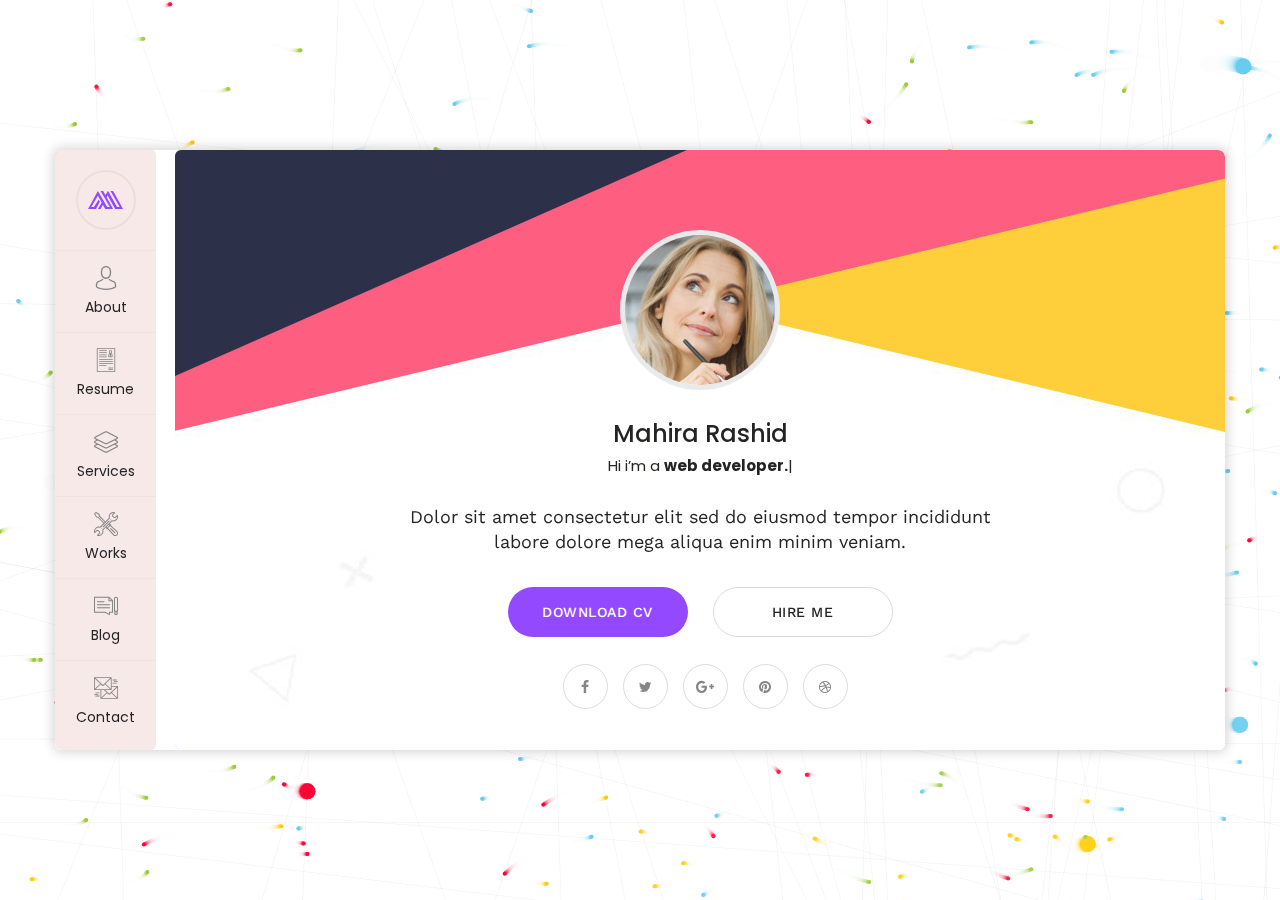
==== commit 131edf47: "1,2ver" ====
--- a/index.html
+++ b/index.html
@@ -607,11 +607,11 @@
 <script src="js/particle-alone.js"></script>
 <script src="js/script.js"></script>
 
-<!--Google Map APi Key-->
-<script src="http://ditu.google.cn/maps/api/js?key=AIzaSyATY4Rxc8jNvDpsK8ZetC7JyN4PFVYGCGM"></script>
+<!--Google Map APi K>
+script src="http://ditu.google.cn/maps/api/js?key=AIzaSyATY4Rxc8jNvDpsK8ZetC7JyN4PFVYGCGM"></script>
 <script src="js/gmaps.js"></script>
 <script src="js/map-script.js"></script>
-<!--End Google Map APi-->
+End Google Map APi-->
 
 </body>
 </html>
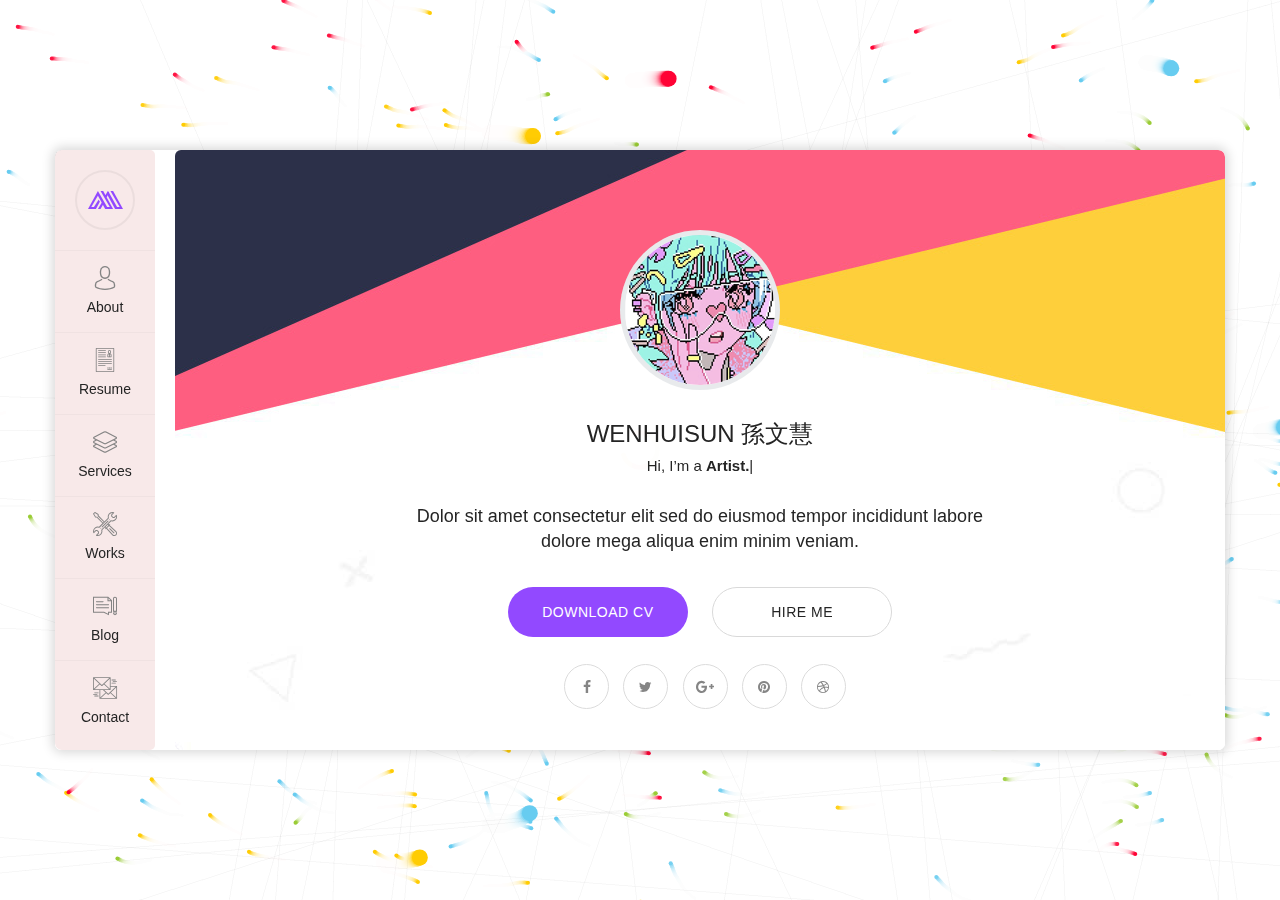
==== commit 04825005: "v1.12" ====
--- a/index.html
+++ b/index.html
@@ -75,13 +75,13 @@
                     <div class="author-info" style="background-image:url(images/background/3.jpg)">
                         <div class="image"><img src="images/resource/user.png" alt=""></div>
                         <div class="author">
-                            <h3>Mahira Rashid</h3>
+                            <h3>WENHUI SUN</h3>
                             <div class="designation">
-                                Hi i’m
+                                Hi, I’m
                                 <div class="typing-title">
-                                    <p>a <strong>web developer.</strong></p>
-                                    <p>a <strong>web Designer.</strong></p>
-                                    <p>a <strong>photographer.</strong></p>
+                                    <p>a <strong>Artist.</strong></p>
+                                    <p>a <strong>Designer.</strong></p>
+                                    <p>a <strong>Programmer.</strong></p>
                                 </div>
                                 <span class="typed-title"></span>
                             </div>
@@ -115,13 +115,13 @@
                             <div class="card-inner wow fadeInUp" data-wow-duration="2s">
                                 <div class="image"><img src="images/resource/user.png" alt=""></div>
                                 <div class="author">
-                                    <h3>Mahira Rashid</h3>
+                                    <h3>WENHUISUN 孫文慧</h3>
                                     <div class="designation">
-                                        Hi i’m
+                                        Hi, I’m
                                         <div class="typing-title">
-                                            <p>a <strong>web developer.</strong></p>
-                                            <p>a <strong>web Designer.</strong></p>
-                                            <p>a <strong>photographer.</strong></p>
+                                            <p>a <strong>Artist.</strong></p>
+                                            <p>a <strong>Designer.</strong></p>
+                                            <p>a <strong>Programmer.</strong></p>
                                         </div>
                                         <span class="typed-title"></span>
                                     </div>
@@ -523,15 +523,14 @@
                                     <div class="col-md-6">
                                         <div class="map-section">
                                             <div class="home-google-map">
-                                                <div 
+                                                <!--div 
                                                     class="google-map" 
                                                     id="contact-google-map" 
                                                     data-map-lat="40.700843" 
                                                     data-map-lng="-74.004012" 
                                                     data-icon-path="images/icons/map-marker.png"
                                                     data-map-title="Chester"
-                                                    data-map-zoom="11" >
-                                                </div>
+                                                    data-map-zoom="11" -->
                                             </div>
                                         </div>
                                     </div>
--- a/css/style.css
+++ b/css/style.css
@@ -21,7 +21,7 @@
 
  ***/
 
-@import url('https://fonts.googleapis.com/css?family=Poppins:400,500,600,700,800|Work+Sans:400,500,700');
+
 
 /*font-family: 'Poppins', sans-serif;
 font-family: 'Work Sans', sans-serif;*/
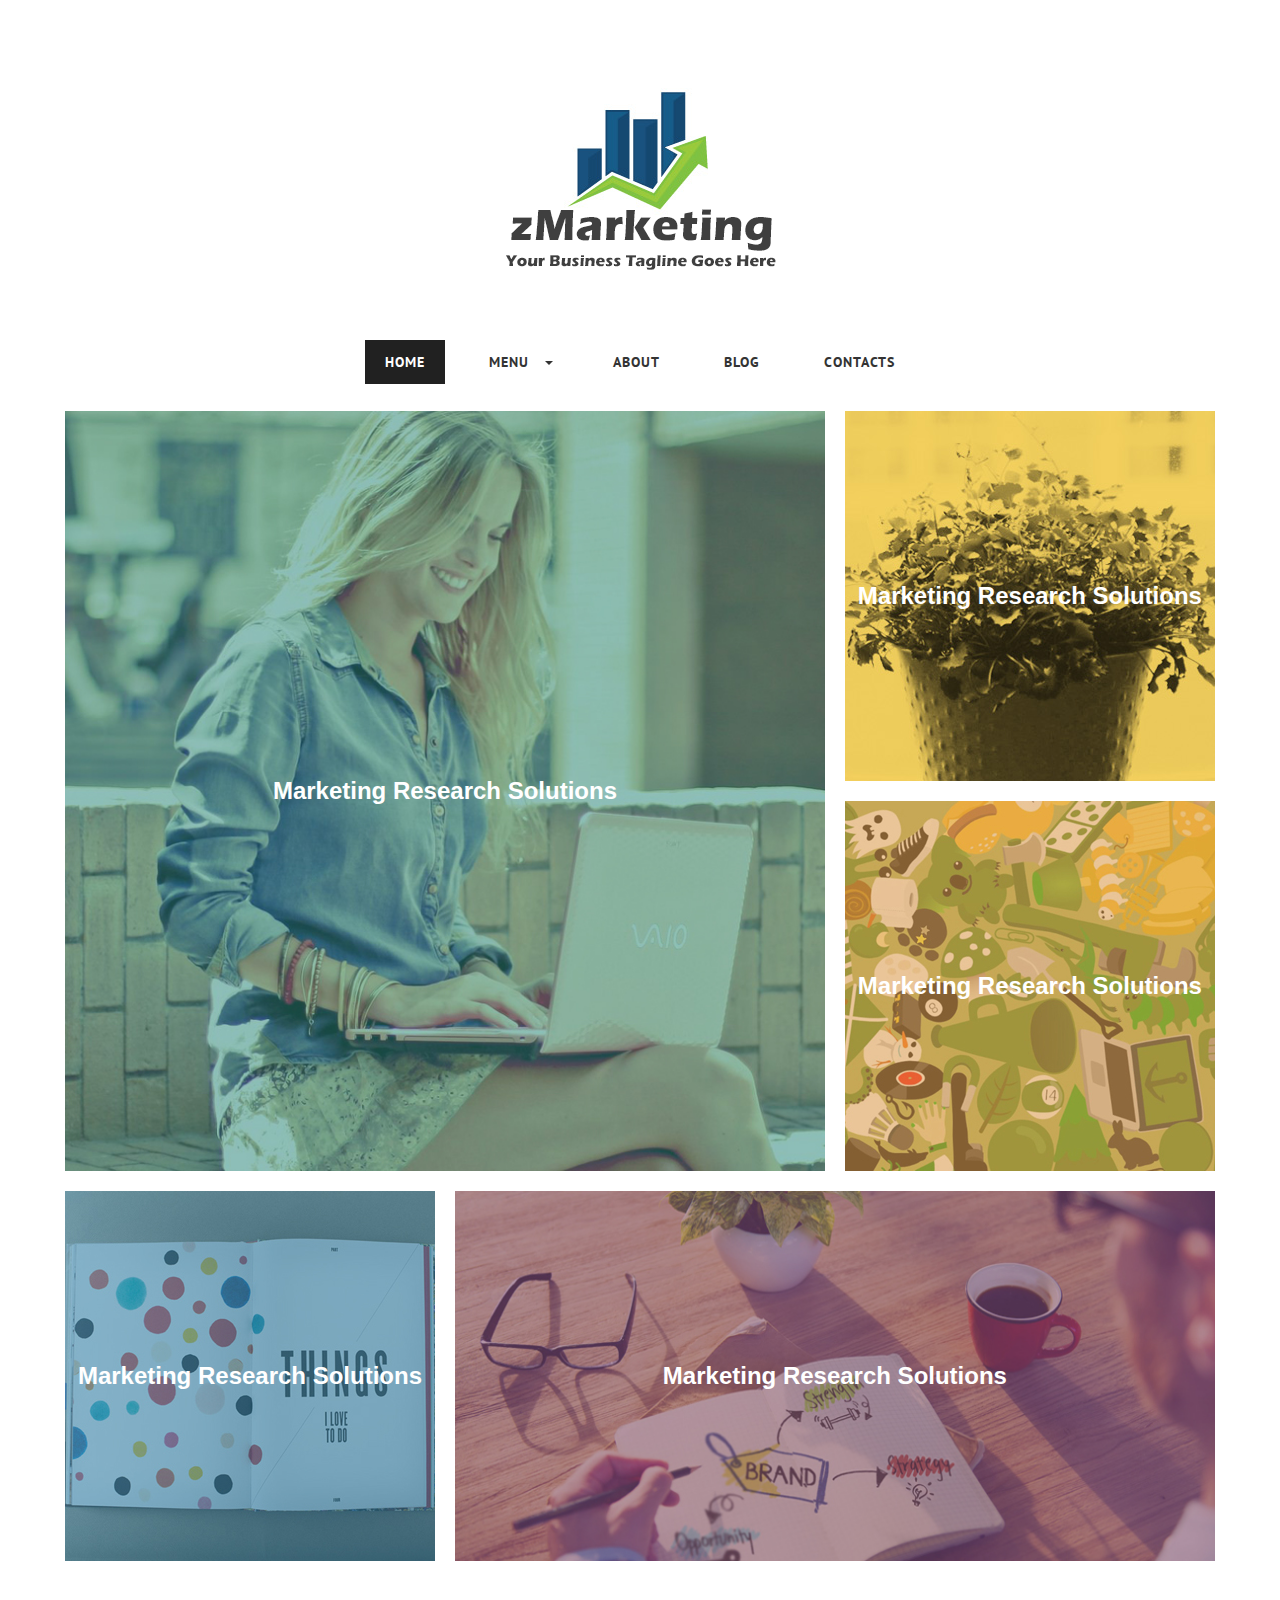
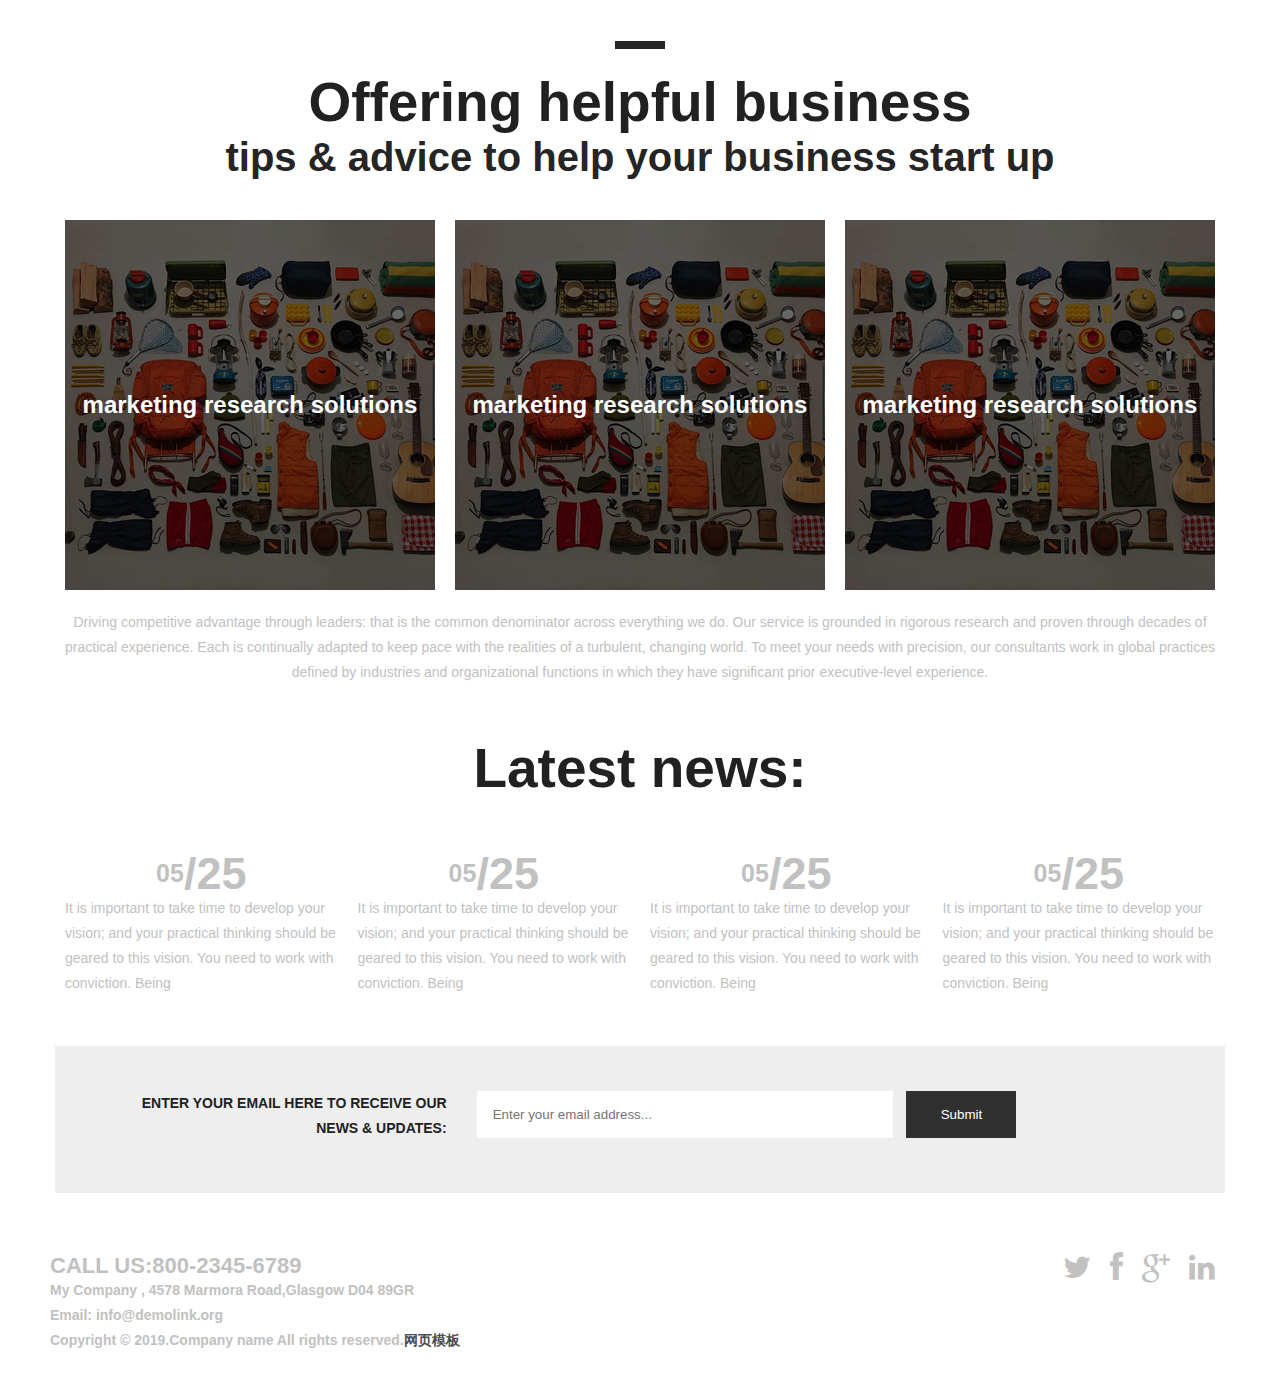
==== commit b42355f8: "2.0" ====
--- a/index.html
+++ b/index.html
@@ -1,617 +1,362 @@
-﻿<!DOCTYPE html>
-<html lang="en">
+<!DOCTYPE html>
+<!--[if lt IE 7 ]><html class="ie ie6" lang="en"> <![endif]-->
+<!--[if IE 7 ]><html class="ie ie7" lang="en"> <![endif]-->
+<!--[if IE 8 ]><html class="ie ie8" lang="en"> <![endif]-->
+<!--[if (gte IE 9)|!(IE)]><!--><html lang="en"> <!--<![endif]-->
 <head>
-<meta charset="utf-8">
-<title>Home</title>
-<!-- Stylesheets -->
-<link href="css/bootstrap.css" rel="stylesheet">
-<link href="css/style.css" rel="stylesheet">
-<link href="css/responsive.css" rel="stylesheet">
-
-<!--Favicon-->
-<link rel="shortcut icon" href="images/favicon.png" type="image/x-icon">
-<link rel="icon" href="images/favicon.png" type="image/x-icon">
-<!-- Responsive -->
-<meta http-equiv="X-UA-Compatible" content="IE=edge">
-<meta name="viewport" content="width=device-width, initial-scale=1.0, maximum-scale=1.0, user-scalable=0">
-<!--[if lt IE 9]><script src="js/html5shiv.js"></script><![endif]-->
-<!--[if lt IE 9]><script src="js/respond.js"></script><![endif]-->
+
+    <!-- Basic Page Needs
+  ================================================== -->
+	<meta charset="utf-8">
+	<title>Home</title>
+	<meta name="description" content="">
+	<meta name="author" content="">
+	
+    <!-- Mobile Specific Metas
+	================================================== -->
+	<meta name="viewport" content="width=device-width, initial-scale=1, maximum-scale=1">
+    
+    <!-- CSS
+	================================================== -->
+  	<link rel="stylesheet" href="css/zerogrid.css">
+	<link rel="stylesheet" href="css/style.css">
+	<link rel="stylesheet" href="css/lightbox.css">
+	
+	<!-- Custom Fonts -->
+    <link href="font-awesome/css/font-awesome.min.css" rel="stylesheet" type="text/css">
+	
+	
+	<link rel="stylesheet" href="css/menu.css">
+	<script src="js/jquery1111.min.js" type="text/javascript"></script>
+	<script src="js/script.js"></script>
+	
+	<!--[if lt IE 8]>
+       <div style=' clear: both; text-align:center; position: relative;'>
+         <a href="http://windows.microsoft.com/en-US/internet-explorer/Items/ie/home?ocid=ie6_countdown_bannercode">
+           <img src="http://storage.ie6countdown.com/assets/100/images/banners/warning_bar_0000_us.jpg" border="0" height="42" width="820" alt="You are using an outdated browser. For a faster, safer browsing experience, upgrade for free today." />
+        </a>
+      </div>
+    <![endif]-->
+    <!--[if lt IE 9]>
+		<script src="js/html5.js"></script>
+		<script src="js/css3-mediaqueries.js"></script>
+	<![endif]-->
+	
 </head>
 
 <body>
-
-<div class="page-wrapper default-version">
- 	
-    <!-- Preloader -->
-    <div class="preloader"></div>
-
-    <div class="page-background">
-        <div class="image-1"><img src="images/icons/shape/icon-1.png" alt=""></div>
-        <div class="image-7"><img src="images/icons/shape/icon-7.png" alt=""></div>
-        <canvas id="canvas"></canvas>
-    </div>
-    
-    <!-- Mobile menu -->
-    <div class="mobile-menu">
-        <div class="container">
-            <!--Nav Outer-->
-            <div class="nav-outer clearfix">
-                <div class="logo"><a href="index.html"><img src="images/logo.png" alt=""></a></div>
-                <!-- Main Menu -->
-                <nav class="main-menu">
-                    <div class="navbar-header">
-                        <!-- Toggle Button -->      
-                        <button type="button" class="navbar-toggle" data-toggle="collapse" data-target=".navbar-collapse">
-                            <span class="icon-bar"></span>
-                            <span class="icon-bar"></span>
-                            <span class="icon-bar"></span>
-                        </button>
-                    </div>
-                    
-                    <div class="navbar-collapse collapse scroll-nav clearfix">
-                        <ul class="navigation clearfix">
-                            
-                            <li class="current"><a href="#home">Home</a></li>
-                            <li><a href="#about">About</a></li>
-                            <li><a href="#resume">Resume</a></li>
-                            <li><a href="#services">Services</a></li>
-                            <li><a href="#work">Works</a></li>
-                            <li><a href="#blog">Blog</a></li>
-                            <li><a href="#contact">Contact</a></li>
-
-                         </ul>
-                    </div>
-                </nav>
-                <!-- Main Menu End-->                        
-            </div>
-            <!--Nav Outer End-->            
-        </div>
-    </div>
- 	
-    <div class="card-outer">
-        <div class="scroll-box">
-            <div class="container" data-animation-in="fadeInLeft" data-animation-out="fadeOutLeft">
-                <div class="card-wrapper">
-                    <div class="author-info" style="background-image:url(images/background/3.jpg)">
-                        <div class="image"><img src="images/resource/user.png" alt=""></div>
-                        <div class="author">
-                            <h3>WENHUI SUN</h3>
-                            <div class="designation">
-                                Hi, I’m
-                                <div class="typing-title">
-                                    <p>a <strong>Artist.</strong></p>
-                                    <p>a <strong>Designer.</strong></p>
-                                    <p>a <strong>Programmer.</strong></p>
-                                </div>
-                                <span class="typed-title"></span>
-                            </div>
-                        </div>
-                        <div class="link-btn">
-                            <a href="http://sc.chinaz.com/" class="theme-btn btn-style-one">Download CV</a>
-                        </div>
-                        <ul class="social-icon-two">
-                            <li><a href="#"><span class="fa fa-facebook"></span></a></li>
-                            <li><a href="#"><span class="fa fa-twitter"></span></a></li>
-                            <li><a href="#"><span class="fa fa-google-plus"></span></a></li>
-                            <li><a href="#"><span class="fa fa-pinterest"></span></a></li>
-                        </ul>
-                    </div>
-                    <div class="card-inner-box">
-                        <header class="header wow fadeInLeft" data-wow-duration="1.5s">
-                            <ul class="main-menu">
-                                <li class="active home"><a class="logo" href="#home"><img src="images/logo.png" alt=""></a></li>
-                                <li><a href="#about"><i class="flaticon-social"></i>About</a></li>
-                                <li><a href="#resume"><i class="flaticon-curriculum"></i>Resume</a></li>
-                                <li><a href="#services"><i class="flaticon-layers-1"></i>Services</a></li>
-                                <li><a href="#work"><i class="flaticon-tools"></i>Works</a></li>
-                                <li><a href="#blog"><i class="flaticon-blog"></i>Blog</a></li>
-                                <li><a href="#contact"><i class="flaticon-send-mail"></i>Contact</a></li>
-                            </ul>
-                        </header>
-
-                        <!-- card item -->
-                        <div class="card-home card-item active" id="home" style="background-image:url(images/background/1.jpg)">
-
-                            <div class="card-inner wow fadeInUp" data-wow-duration="2s">
-                                <div class="image"><img src="images/resource/user.png" alt=""></div>
-                                <div class="author">
-                                    <h3>WENHUISUN 孫文慧</h3>
-                                    <div class="designation">
-                                        Hi, I’m
-                                        <div class="typing-title">
-                                            <p>a <strong>Artist.</strong></p>
-                                            <p>a <strong>Designer.</strong></p>
-                                            <p>a <strong>Programmer.</strong></p>
-                                        </div>
-                                        <span class="typed-title"></span>
-                                    </div>
-                                </div>
-                                <div class="text">Dolor sit amet consectetur elit sed do eiusmod tempor incididunt labore dolore mega aliqua enim minim veniam.</div>
-                                <div class="link-btn">
-                                    <a href="#" class="theme-btn btn-style-one">Download CV</a>
-                                    <a href="#" class="theme-btn btn-style-two">Hire Me</a>
-                                </div>
-                                <ul class="social-icon-two">
-                                    <li><a href="#"><span class="fa fa-facebook"></span></a></li>
-                                    <li><a href="#"><span class="fa fa-twitter"></span></a></li>
-                                    <li><a href="#"><span class="fa fa-google-plus"></span></a></li>
-                                    <li><a href="#"><span class="fa fa-pinterest"></span></a></li>
-                                    <li><a href="#"><span class="fa fa-dribbble"></span></a></li>
-                                </ul>
-                            </div>
-                            
-                        </div>
-                        <!-- end item -->
-
-                        <!-- card item -->
-                        <div class="card-about card-item" id="about" style="background-image:url(images/background/2.jpg)">
-                            <div class="card-inner">
-                                <h4 class="title">About Me</h4>
-                                <div class="text">Dolor sit amet consectetur elit sed do eiusmod tempor incididunt labore dolore mega aliqua enim ad minim veniam quis nostrud exercitation ullamco laboris nisi ut aliquip commodo reprehenderit.</div>
-                                <div class="info-list">
-                                    <div class="row">
-                                        <div class="col-md-6">
-                                            <ul class="list-style-one">
-                                                <li><strong>Name:</strong>  Mahira Rashid</li>
-                                                <li><strong>Phone:</strong>  254 - 2563 - 2154</li>
-                                                <li><strong>Address:</strong>  San francisco, USA</li>
-                                            </ul>
-                                        </div>
-                                        <div class="col-md-6">
-                                            <ul class="list-style-one">
-                                                <li><strong>Email:</strong>  mahirarashid@gmail.com</li>
-                                                <li><strong>Freelance:</strong>  Available</li>
-                                            </ul>
-                                        </div>
-                                    </div>
-                                </div>                                    
-                                <h4 class="title">Skills</h4>
-                                <div class="row">
-                                    <!-- About Block -->
-                                    <div class="skill-block col-md-3 col-sm-4 col-xs-6">
-                                        <div class="inner-box">
-                                            <div class="graph-outer">
-                                                <input type="text" class="dial" data-fgColor="#9147ff" data-bgColor="#f5f5f5" data-width="90" data-height="90" data-linecap="normal"  value="75">
-                                                <div class="inner-text count-box"><span class="count-text" data-stop="75" data-speed="2000"></span>%</div>
-                                            </div>
-                                            <h3>Design</h3>
-                                        </div>
-                                    </div>
-
-                                    <!-- About Block -->
-                                    <div class="skill-block col-md-3 col-sm-4 col-xs-6">
-                                        <div class="inner-box">
-                                            <div class="graph-outer">
-                                                <input type="text" class="dial" data-fgColor="#ff5e7e" data-bgColor="#f5f5f5" data-width="90" data-height="90" data-linecap="normal"  value="75">
-                                                <div class="inner-text count-box"><span class="count-text" data-stop="75" data-speed="2000"></span>%</div>
-                                            </div>
-                                            <h3>HTML</h3>
-                                        </div>
-                                    </div>
-
-                                    <!-- About Block -->
-                                    <div class="skill-block col-md-3 col-sm-4 col-xs-6">
-                                        <div class="inner-box">
-                                            <div class="graph-outer">
-                                                <input type="text" class="dial" data-fgColor="#ffc713" data-bgColor="#f5f5f5" data-width="90" data-height="90" data-linecap="normal"  value="75">
-                                                <div class="inner-text count-box"><span class="count-text" data-stop="75" data-speed="2000"></span>%</div>
-                                            </div>
-                                            <h3>WordPress </h3>
-                                        </div>
-                                    </div>
-
-                                    <!-- About Block -->
-                                    <div class="skill-block col-md-3 col-sm-4 col-xs-6">
-                                        <div class="inner-box">
-                                            <div class="graph-outer">
-                                                <input type="text" class="dial" data-fgColor="#51dbc3" data-bgColor="#f5f5f5" data-width="90" data-height="90" data-linecap="normal"  value="75">
-                                                <div class="inner-text count-box"><span class="count-text" data-stop="75" data-speed="2000"></span>%</div>
-                                            </div>
-                                            <h3>PHP </h3>
-                                        </div>
-                                    </div>
-                                </div>
-                                        
-                            </div>
-                        </div>
-                        <!-- end item -->
-
-                        <!-- card item -->
-                        <div class="card-resume card-item" id="resume" style="background-image:url(images/background/2.jpg)">
-                            <div class="card-inner">
-                                <h4 class="title">Resume</h4>
-                                <div class="row clearfix">
-                                    <!--Column-->
-                                    <div class="timeline-column col-md-6 col-sm-12 col-xs-12">
-                                        <div class="inner">
-                                            <div class="col-header"><div class="icon-box"><div class="icon-inner"><div class="icon"><span class="flaticon-book"></span></div></div></div> <h2>Employment</h2></div>
-                                            
-                                            <!--Timeline Block-->
-                                            <div class="timeline-block">
-                                                <div class="inner-box">
-                                                    <h4>Web Design</h4>
-                                                    <div class="date"><span>1998-2000</span> / University of stuties</div>
-                                                    <div class="text">Exceptur sint occaecat cupidatat non proident sunt culpa. </div>
-                                                </div>
-                                            </div>
-
-                                            <!--Timeline Block-->
-                                            <div class="timeline-block">
-                                                <div class="inner-box">
-                                                    <h4>Web Development</h4>
-                                                    <div class="date"><span>1998-2000</span> / University of stuties</div>
-                                                    <div class="text">Exceptur sint occaecat cupidatat non proident sunt culpa. </div>
-                                                </div>
-                                            </div>
-
-                                            <!--Timeline Block-->
-                                            <div class="timeline-block">
-                                                <div class="inner-box">
-                                                    <h4>Specialization Course</h4>
-                                                    <div class="date"><span>1998-2000</span> / University of stuties</div>
-                                                    <div class="text">Exceptur sint occaecat cupidatat non proident sunt culpa. </div>
-                                                </div>
-                                            </div>
-                                            
-                                        </div>
-                                    </div>
-                                    
-                                    <!--Column-->
-                                    <div class="timeline-column col-md-6 col-sm-12 col-xs-12">
-                                        <div class="inner">
-                                            <div class="col-header"><div class="icon-box"><div class="icon-inner"><div class="icon"><span class="flaticon-case"></span></div></div></div> <h2>Experience</h2></div>
-                                            
-                                            <!--Timeline Block-->
-                                            <div class="timeline-block">
-                                                <div class="inner-box">
-                                                    <h4>Lead UI/UX Designer</h4>
-                                                    <div class="date"><span>2015-Present</span>  / Google inc.</div>
-                                                    <div class="text">Exceptur sint occaecat cupidatat non proident sunt culpa. </div>
-                                                </div>
-                                            </div>
-
-                                            <div class="timeline-block">
-                                                <div class="inner-box">
-                                                    <h4>Senior UI/UX Designer</h4>
-                                                    <div class="date"><span>2012-2014 </span> / Facebook inc.</div>
-                                                    <div class="text">Exceptur sint occaecat cupidatat non proident sunt culpa. </div>
-                                                </div>
-                                            </div>
-
-                                            <div class="timeline-block">
-                                                <div class="inner-box">
-                                                    <h4>Junior UI/UX Designer</h4>
-                                                    <div class="date"><span>2006-2011 </span>  / airbnb inc.</div>
-                                                    <div class="text">Exceptur sint occaecat cupidatat non proident sunt culpa. </div>
-                                                </div>
-                                            </div>
-
-                                        </div>
-                                    </div>
-                                    
-                                </div>
-                            </div>
-                        </div>
-                        <!-- end item -->
-                        <!-- card item -->
-                        <div class="card-services card-item" id="services" style="background-image:url(images/background/2.jpg)">
-                            <div class="card-inner">
-                                <h4 class="title">Services</h4>
-                                <div class="row">
-                                    <div class="services-block col-md-6">
-                                        <div class="inner-box">
-                                            <div class="icon-box"><span class="icon flaticon-pen-tool"></span></div>
-                                            <h4><a href="blog-single.html">UI/UX Design</a></h4>
-                                            <div class="text">Lorem ipsum dolor amet constur adipisicing elit </div>
-                                        </div> 
-                                    </div>
-                                    <div class="services-block col-md-6">
-                                        <div class="inner-box">
-                                            <div class="icon-box"><span class="icon flaticon-folder"></span></div>
-                                            <h4><a href="blog-single.html">Web Design</a></h4>
-                                            <div class="text">Lorem ipsum dolor amet constur adipisicing elit </div>
-                                        </div> 
-                                    </div>
-                                    <div class="services-block col-md-6">
-                                        <div class="inner-box">
-                                            <div class="icon-box"><span class="icon flaticon-computer"></span></div>
-                                            <h4><a href="blog-single.html">Branding</a></h4>
-                                            <div class="text">Lorem ipsum dolor amet constur adipisicing elit </div>
-                                        </div> 
-                                    </div>
-                                    <div class="services-block col-md-6">
-                                        <div class="inner-box">
-                                            <div class="icon-box"><span class="icon flaticon-layers-1"></span></div>
-                                            <h4><a href="blog-single.html">Logo Design</a></h4>
-                                            <div class="text">Lorem ipsum dolor amet constur adipisicing elit </div>
-                                        </div> 
-                                    </div>
-                                    <div class="services-block col-md-6">
-                                        <div class="inner-box">
-                                            <div class="icon-box"><span class="icon flaticon-web-design"></span></div>
-                                            <h4><a href="blog-single.html">Apps Design</a></h4>
-                                            <div class="text">Lorem ipsum dolor amet constur adipisicing elit </div>
-                                        </div> 
-                                    </div>
-                                    <div class="services-block col-md-6">
-                                        <div class="inner-box">
-                                            <div class="icon-box"><span class="icon flaticon-photo-camera"></span></div>
-                                            <h4><a href="blog-single.html">Photography</a></h4>
-                                            <div class="text">Lorem ipsum dolor amet constur adipisicing elit </div>
-                                        </div> 
-                                    </div>
-                                </div>
-                            </div>
-                        </div>
-                        <!-- end item -->
-                        <!-- card item -->
-                        <div class="card-projects card-item" id="work" style="background-image:url(images/background/2.jpg)">
-                            <div class="card-inner">
-                                <h4 class="title">Works</h4>
-                                <div class="row">
-                                    <div class="projects-block col-md-6">
-                                        <div class="inner-box">
-                                            <figure class="image">
-                                                <img src="images/gallery/1.jpg" alt="image">
-                                                <div class="overlay">
-                                                    <a class="lightbox-image option-btn" title="Image Caption Here" data-fancybox-group="example-gallery" href="images/gallery/1.jpg">
-                                                        <i class="fa fa-search"></i>
-                                                    </a>                                
-                                                </div>
-                                            </figure>
-                                            <div class="caption-title">
-                                                <h3><a href="#">Portfolio Item Title</a></h3>
-                                                <span>Branding, Print</span>
-                                            </div>
-                                        </div>
-                                    </div>
-                                    <div class="projects-block col-md-6">
-                                        <div class="inner-box">
-                                            <figure class="image">
-                                                <img src="images/gallery/2.jpg" alt="image">
-                                                <div class="overlay">
-                                                    <a class="lightbox-image option-btn" title="Image Caption Here" data-fancybox-group="example-gallery" href="images/gallery/2.jpg">
-                                                        <i class="fa fa-search"></i>
-                                                    </a>                                
-                                                </div>
-                                            </figure>
-                                            <div class="caption-title">
-                                                <h3><a href="#">Portfolio Item Title</a></h3>
-                                                <span>Branding, Print</span>
-                                            </div>
-                                        </div>
-                                    </div>
-                                    <div class="projects-block col-md-6">
-                                        <div class="inner-box">
-                                            <figure class="image">
-                                                <img src="images/gallery/3.jpg" alt="image">
-                                                <div class="overlay">
-                                                    <a class="lightbox-image option-btn" title="Image Caption Here" data-fancybox-group="example-gallery" href="images/gallery/3.jpg">
-                                                        <i class="fa fa-search"></i>
-                                                    </a>                                
-                                                </div>
-                                            </figure>
-                                            <div class="caption-title">
-                                                <h3><a href="#">Portfolio Item Title</a></h3>
-                                                <span>Branding, Print</span>
-                                            </div>
-                                        </div>
-                                    </div>
-                                    <div class="projects-block col-md-6">
-                                        <div class="inner-box">
-                                            <figure class="image">
-                                                <img src="images/gallery/4.jpg" alt="image">
-                                                <div class="overlay">
-                                                    <a class="lightbox-image option-btn" title="Image Caption Here" data-fancybox-group="example-gallery" href="images/gallery/4.jpg">
-                                                        <i class="fa fa-search"></i>
-                                                    </a>                                
-                                                </div>
-                                            </figure>
-                                            <div class="caption-title">
-                                                <h3><a href="#">Portfolio Item Title</a></h3>
-                                                <span>Branding, Print</span>
-                                            </div>
-                                        </div>
-                                    </div>
-                                    <div class="projects-block col-sm-6">
-                                        <div class="inner-box">
-                                            <figure class="image">
-                                                <img src="images/gallery/5.jpg" alt="image">
-                                                <div class="overlay">
-                                                    <a class="lightbox-image option-btn" title="Image Caption Here" data-fancybox-group="example-gallery" href="images/gallery/5.jpg">
-                                                        <i class="fa fa-search"></i>
-                                                    </a>                                
-                                                </div>
-                                            </figure>
-                                            <div class="caption-title">
-                                                <h3><a href="#">Portfolio Item Title</a></h3>
-                                                <span>Branding, Print</span>
-                                            </div>
-                                        </div>
-                                    </div>
-                                    <div class="projects-block col-sm-6">
-                                        <div class="inner-box">
-                                            <figure class="image">
-                                                <img src="images/gallery/6.jpg" alt="image">
-                                                <div class="overlay">
-                                                    <a class="lightbox-image option-btn" title="Image Caption Here" data-fancybox-group="example-gallery" href="images/gallery/6.jpg">
-                                                        <i class="fa fa-search"></i>
-                                                    </a>                                
-                                                </div>
-                                            </figure>
-                                            <div class="caption-title">
-                                                <h3><a href="#">Portfolio Item Title</a></h3>
-                                                <span>Branding, Print</span>
-                                            </div>
-                                        </div>
-                                    </div>
-                                </div>
-                            </div>
-                        </div>
-                        <!-- end item -->
-                        <!-- card item -->
-                        <div class="card-blog card-item" id="blog" style="background-image:url(images/background/2.jpg)">
-                            <div class="card-inner">
-                                <h4 class="title">Blog</h4>
-                                <div class="news-block">
-                                    <div class="inner-box">
-                                        <div class="image">
-                                            <img src="images/resource/blog-1.jpg" alt="">
-                                            <div class="overlay">
-                                                <a class="link-btn" href="blog-single.html">
-                                                    <i class="fa fa-link"></i>
-                                                </a>                                
-                                            </div>
-                                        </div>
-                                        <div class="date"><strong>02</strong> <br>Sep</div>
-                                        <div class="lower-content">
-                                            <h4><a href="blog-single.html">Let’s Talk About Design</a></h4>
-                                            <div class="post-meta">by admin  /  <span>Design</span></div>
-                                        </div>
-                                    </div>
-                                </div>
-                                <div class="news-block">
-                                    <div class="inner-box">
-                                        <div class="image">
-                                            <img src="images/resource/blog-2.jpg" alt="">
-                                            <div class="overlay">
-                                                <a class="link-btn" href="blog-single.html">
-                                                    <i class="fa fa-link"></i>
-                                                </a>                                
-                                            </div>
-                                        </div>
-                                        <div class="date"><strong>04</strong> <br>Sep</div>
-                                        <div class="lower-content">
-                                            <h4><a href="blog-single.html">Let’s Talk About Design</a></h4>
-                                            <div class="post-meta">by admin  /  <span>Design</span></div>
-                                        </div>
-                                    </div>
-                                </div>
-                                <div class="news-block">
-                                    <div class="inner-box">
-                                        <div class="image">
-                                            <img src="images/resource/blog-3.jpg" alt="">
-                                            <div class="overlay">
-                                                <a class="link-btn" href="blog-single.html">
-                                                    <i class="fa fa-link"></i>
-                                                </a>                                
-                                            </div>
-                                        </div>
-                                        <div class="date"><strong>06</strong> <br>Sep</div>
-                                        <div class="lower-content">
-                                            <h4><a href="blog-single.html">Let’s Talk About Design</a></h4>
-                                            <div class="post-meta">by admin  /  <span>Design</span></div>
-                                        </div>
-                                    </div>
-                                </div>
-                            </div>
-                        </div>
-                        <!-- end item -->
-                        <!-- card item -->
-                        <div class="card-contact card-item" id="contact" style="background-image:url(images/background/2.jpg)">
-                            <div class="card-inner">
-                                <h3 class="title">Contact</h3>
-                                <h4>Keep In Touch</h4>
-                                <div class="row clearfix">
-                                    <div class="col-md-6">
-                                        <ul class="list-style-two">
-                                            <li><span class="icon flaticon-signs"></span>PO Box 16122 Collins Street <br> West Victoria 8007 Canada </li>
-                                            <li><span class="icon flaticon-smartphone"></span>(+48) 564-334-21-22-34 <br>(+48) 564-334-21-25</li>
-                                            <li><span class="icon flaticon-note-1"></span>info@cretox.com <br>info@example.com</li>
-                                        </ul>
-                                    </div>
-                                    <div class="col-md-6">
-                                        <div class="map-section">
-                                            <div class="home-google-map">
-                                                <!--div 
-                                                    class="google-map" 
-                                                    id="contact-google-map" 
-                                                    data-map-lat="40.700843" 
-                                                    data-map-lng="-74.004012" 
-                                                    data-icon-path="images/icons/map-marker.png"
-                                                    data-map-title="Chester"
-                                                    data-map-zoom="11" -->
-                                            </div>
-                                        </div>
-                                    </div>
-                                </div>
-                                <h4>How Can I Help?</h4>
-                                <!-- Contact Form -->
-                                <div class="contact-form">
-                                    <!--Comment Form-->
-                                    <form method="post" action="sendemail.php" id="contact-form">
-                                        <div class="row clearfix">
-                                            
-                                            <div class="col-md-6 form-group">
-                                                <input type="text" name="username" placeholder="Name" required>
-                                            </div>
-                                            
-                                            <div class="col-md-6 form-group">
-                                                <input type="email" name="email" placeholder="Email" required>
-                                            </div>
-                                            
-                                            <div class="col-md-6 form-group">
-                                                <input type="text" name="subject" placeholder="Subject" required>
-                                            </div>
-
-                                            <div class="col-md-6 form-group">
-                                                <input type="text" name="phone" placeholder="Phone" required>
-                                            </div>
-
-                                            <div class="col-lg-12 col-md-12 form-group">
-                                                <textarea name="message" placeholder="Message"></textarea>
-                                            </div>
-                                            
-                                            <div class="col-lg-12 col-md-12 form-group">
-                                                <button class="theme-btn btn-style-two" type="submit" name="submit-form">Submit Now </button>
-                                            </div>
-                                            
-                                        </div>
-                                    </form>
-                                        
-                                </div>
-                                <!--End Contact Form -->
-                                        
-                            </div>
-                        </div>
-                        <!-- end item -->
-
-                    </div>
-                </div>
-                    
-            </div>
-        </div>
-            
-    </div>
+<div class="wrap-body">
+
+	<!--////////////////////////////////////Header-->
+	<header class="zerogrid">
+		<div class="logo"><img src="images/logo.png" alt=""/></div>
+		<div id='cssmenu' class="align-center">
+			<ul>
+			   <li class="active"><a href='index.html'><span>Home</span></a></li>
+			   <li class=' has-sub'><a href='#'><span>Menu</span></a>
+				  <ul >
+					 <li class='has-sub'><a href='#'><span>Item 1</span></a>
+						<ul>
+						   <li><a href='#'><span>Sub Item</span></a></li>
+						   <li class='last'><a href='#'><span>Sub Item</span></a></li>
+						</ul>
+					 </li>
+					 <li class='has-sub'><a href='#'><span>Item 2</span></a>
+						<ul>
+						   <li><a href='#'><span>Sub Item</span></a></li>
+						   <li class='last'><a href='#'><span>Sub Item</span></a></li>
+						</ul>
+					 </li>
+				  </ul>
+			   </li>
+			   <li><a href='single.html'><span>About</span></a></li>
+			   <li><a href='archive.html'><span>Blog</span></a></li>
+			   <li class='last'><a href='contact.html'><span>Contacts</span></a></li>
+			</ul>
+		</div>
+	</header>
+
+
+<!--////////////////////////////////////Container-->
+<section id="container">
+	<div class="wrap-container">
+		<!-----------------content-box-1-------------------->
+		<section class="content-box box-1">
+			<div class="zerogrid">
+				<div class="wrap-box">
+					<div class="row">
+						<div class="col-2-3">
+							<div class="wrap-col">
+								<div class="item-container">
+									<div class="title">
+										<h2>Marketing Research Solutions</h2>
+									</div>
+									<div class="item-caption green">
+										<a href="#">
+											<div class="item-caption-inner">
+												<div class="item-caption-inner1">
+													<h4>The Company has established itself as one of the world’s most successful operators by basing our decisions on solid consumer insight and addressing the demands of an ever-changing market.</h4></br>
+													<span>From introducing exciting and original solutions, to developing and enhancing our channels of distribution, we remain focused on continuous innovation. Fulfilling the needs of our customers by providing them with the services they want and ways of rendering them to best suit their lifestyles, is at the heart of what we do. We are well-prepared, relaxed, smiley, and friendly. We are observant. We see indications that the person has particular needs. We can always tailor our services to fit his/her circumstances. We ask for customers’ opinion, and listen carefully without needlessly interrupting. We maintain eye contact, when possible, to show that we are listening. We acknowledge all comments, and reply sincerely. We avoid being argumentative.</span>
+												</div>
+											</div>
+										</a>
+									</div>
+									<img  src="images/1.jpg" alt=""/>
+								</div>
+							</div>
+						</div>
+						<div class="col-1-3">
+							<div class="wrap-col">
+								<div class="item-container">
+									<div class="title">
+										<h2>Marketing Research Solutions</h2>
+									</div>
+									<div class="item-caption yellow">
+										<a href="#">
+											<div class="item-caption-inner">
+												<div class="item-caption-inner1">
+													<span>We extended our activities to include the field of specialized items meeting the world’s increasing needs with a broad range of innovative and scientifically-proven products. The company is managed as a wholly-owned subsidiary with its own Board of Directors and headquarters located in Lausanne.</span>
+												</div>
+											</div>
+										</a>
+									</div>
+									<img  src="images/2.jpg" alt=""/>
+								</div>
+								<div class="item-container">
+									<div class="title">
+										<h2>Marketing Research Solutions</h2>
+									</div>
+									<div class="item-caption orange">
+										<a href="#">
+											<div class="item-caption-inner">
+												<div class="item-caption-inner1">
+													<span>Get to know more about each team member who is always there for you. They are real people standing behind the brand name. We are proud of our professionals as they are main driving force that makes our business grow and improve day by day.</span>
+												</div>
+											</div>
+										</a>
+									</div>
+									<img  src="images/3.jpg" alt=""/>
+								</div>
+							</div>
+						</div>
+					</div>
+					<div class="row">
+						<div class="col-1-3">
+							<div class="wrap-col">
+								<div class="item-container">
+									<div class="title">
+										<h2>Marketing Research Solutions</h2>
+									</div>
+									<div class="item-caption blue">
+										<a href="#">
+											<div class="item-caption-inner">
+												<div class="item-caption-inner1">
+													<span>We extended our activities to include the field of specialized items meeting the world’s increasing needs with a broad range of innovative and scientifically-proven products. The company is managed as a wholly-owned subsidiary with its own Board of Directors and headquarters located in Lausanne.</span>
+												</div>
+											</div>
+										</a>
+									</div>
+									<img  src="images/4.jpg" alt=""/>
+								</div>
+							</div>
+						</div>
+						<div class="col-2-3">
+							<div class="wrap-col">
+								<div class="item-container">
+									<div class="title">
+										<h2>Marketing Research Solutions</h2>
+									</div>
+									<div class="item-caption purple">
+										<a href="#">
+											<div class="item-caption-inner">
+												<div class="item-caption-inner1">
+													<span>Driving competitive advantage through leaders: that is the common denominator across everything we do. Our service is grounded in rigorous research and proven through decades of practical experience. Each is continually adapted to keep pace with the realities of a turbulent, changing world. To meet your needs with precision, our consultants work in global practices defined by industries and organizational functions in which they have significant prior executive-level experience. We stay on the leading edge of what matters most in your world, and maintain close personal connections with the best talent in your field.</span>
+												</div>
+											</div>
+										</a>
+									</div>
+									<img  src="images/5.jpg" alt=""/>
+								</div>
+							</div>
+						</div>
+					</div>
+				</div>
+			</div>
+		</section>
+		<!-----------------content-box-2-------------------->
+		<section class="content-box box-2">
+			<div class="zerogrid">
+				<div class="row wrap-box"><!--Start Box-->
+					<div class="header">
+						<hr class="line-2">
+						<h2>Offering helpful business</h2>
+						<span>tips & advice to help your business start up</span>
+					</div>	
+					<div class="row">
+						<div class="col-1-3">
+							<div class="item-container">
+								<div class="title">
+									<h2>marketing research solutions</h2>
+								</div>
+								<div class="item-caption black">
+									<a href="#">
+										<div class="item-caption-inner">
+											<div class="item-caption-inner1">
+												<span>Driving competitive advantage through leaders: that is the common denominator across everything we do. Our service is grounded in rigorous research and proven through decades of practical experience. Each is continually adapted to keep pace with the realities of a turbulent, changing world. To meet your needs with precision, our consultants work in global practices defined by industries and organizational.</span>
+											</div>
+										</div>
+									</a>
+								</div>
+								<img  src="images/6.jpg" alt=""/>
+							</div>
+						</div>
+						<div class="col-1-3">
+							<div class="item-container">
+								<div class="title">
+									<h2>marketing research solutions</h2>
+								</div>
+								<div class="item-caption black">
+									<a href="#">
+										<div class="item-caption-inner">
+											<div class="item-caption-inner1">
+												<span>Driving competitive advantage through leaders: that is the common denominator across everything we do. Our service is grounded in rigorous research and proven through decades of practical experience. Each is continually adapted to keep pace with the realities of a turbulent, changing world. To meet your needs with precision, our consultants work in global practices defined by industries and organizational.</span>
+											</div>
+										</div>
+									</a>
+								</div>
+								<img  src="images/6.jpg" alt=""/>
+							</div>
+						</div>
+						<div class="col-1-3">
+							<div class="item-container">
+								<div class="title">
+									<h2>marketing research solutions</h2>
+								</div>
+								<div class="item-caption black">
+									<a href="#">
+										<div class="item-caption-inner">
+											<div class="item-caption-inner1">
+												<span>Driving competitive advantage through leaders: that is the common denominator across everything we do. Our service is grounded in rigorous research and proven through decades of practical experience. Each is continually adapted to keep pace with the realities of a turbulent, changing world. To meet your needs with precision, our consultants work in global practices defined by industries and organizational.</span>
+											</div>
+										</div>
+									</a>
+								</div>
+								<img  src="images/6.jpg" alt=""/>
+							</div>
+						</div>
+						<div class="col-full">
+							<p>Driving competitive advantage through leaders: that is the common denominator across everything we do. Our service is grounded in rigorous research and proven through decades of practical experience. Each is continually adapted to keep pace with the realities of a turbulent, changing world. To meet your needs with precision, our consultants work in global practices defined by industries and organizational functions in which they have significant prior executive-level experience.</p>
+						</div>
+					</div>
+				</div>
+			</div>
+		</section>
+		<!-----------------content-box-3-------------------->
+		<section class="content-box box-3">
+			<div class="zerogrid">
+				<div class="row wrap-box"><!--Start Box-->
+					<div class="header">
+						<h2>Latest news:</h2>
+					</div>	
+					<div class="row">
+						<div class="col-1-4">
+							<div class="wrap-col">
+								<div class="title">
+									<span>05<strong>/25</strong></span>
+								</div>
+								<p>It is important to take time to develop your vision; and your practical thinking should be geared to this vision. You need to work with conviction. Being</p>
+							</div>
+						</div>
+						<div class="col-1-4">
+							<div class="wrap-col">
+								<div class="title">
+									<span>05<strong>/25</strong></span>
+								</div>
+								<p>It is important to take time to develop your vision; and your practical thinking should be geared to this vision. You need to work with conviction. Being</p>
+							</div>
+						</div>
+						<div class="col-1-4">
+							<div class="wrap-col">
+								<div class="title">
+									<span>05<strong>/25</strong></span>
+								</div>
+								<p>It is important to take time to develop your vision; and your practical thinking should be geared to this vision. You need to work with conviction. Being</p>
+							</div>
+						</div>
+						<div class="col-1-4">
+							<div class="wrap-col">
+								<div class="title">
+									<span>05<strong>/25</strong></span>
+								</div>
+								<p>It is important to take time to develop your vision; and your practical thinking should be geared to this vision. You need to work with conviction. Being</p>
+							</div>
+						</div>
+					</div>
+				</div>
+			</div>
+		</section>
+		<!-----------------content-box-4-------------------->
+		<section class="content-box box-4">
+			<div class="zerogrid">
+				<div class="row wrap-box"><!--Start Box-->
+					<div class="subcribe-form" >
+						<div class="col-1-3">
+							<div class="wrap-col">
+								<p>ENTER YOUR EMAIL HERE TO REСEIVE OUR NEWS & UPDATES:</p>
+							</div>
+						</div>
+						<div class="col-2-3">
+							<div class="wrap-col">
+								<form method="get" action="/search" id="subcribe">
+								  <input name="q" type="text" size="220" placeholder="Enter your email address...  " />
+								  <input type="submit" name="Submit" value="Submit">
+								</form>
+							</div>
+						</div>
+						<div class="clear"></div>
+					</div>
+				</div>
+			</div>
+		</section>
+	</div>
+</section>
+
+<!--////////////////////////////////////Footer-->
+<footer>
+	<div class="zerogrid">
+		<div class="wrap-footer">
+			<div class="row">
+				<div class="col-1-2">
+					<div class="wrap-col">
+						<span class="phone">CALL US:800-2345-6789</span><br/>
+						<span>My Company , 4578 Marmora Road,Glasgow D04 89GR</span><br/>
+						<span>Email: info@demolink.org</span><br/>
+						<span>Copyright &copy; 2019.Company name All rights reserved.<a target="_blank" href="http://sc.chinaz.com/moban/">&#x7F51;&#x9875;&#x6A21;&#x677F;</a></span>
+					</div>
+				</div>
+				<div class="col-1-2">
+					<div class="wrap-col t-right">
+						<ul class="social-buttons">
+							<li><a href="#"><i class="fa fa-twitter"></i></a>
+							</li>
+							<li><a href="#"><i class="fa fa-facebook"></i></a>
+							</li>
+							<li><a href="#"><i class="fa fa-google-plus"></i></a>
+							</li>
+							<li><a href="#"><i class="fa fa-linkedin"></i></a>
+							</li>
+						</ul>
+					</ul>
+					</div>
+				</div>
+			</div>
+		</div>
+	</div>
+</footer>
+
+
+
+	
 
 </div>
-<!--End pagewrapper-->
-
-
-<script src="js/jquery.js"></script> 
-
-<script src="js/bootstrap.min.js"></script>
-<script src="js/jquery.mCustomScrollbar.concat.min.js"></script>
-<script src="js/owl.js"></script>
-<script src="js/wow.js"></script>
-<script src="js/appear.js"></script>
-<script src="js/jquery.fancybox.js"></script>
-<script src="js/element-in-view.js"></script>
-<script src="js/knob.js"></script>
-<script src="js/validate.js"></script>
-<script src="js/mousemoveparallax.js"></script>
-<script src="js/pagenav.js"></script>
-<script src="js/jquery-type.js"></script>
-<script src="js/jquery.nicescroll.min.js"></script>
-<script src="js/particle-alone.js"></script>
-<script src="js/script.js"></script>
-
-<!--Google Map APi K>
-script src="http://ditu.google.cn/maps/api/js?key=AIzaSyATY4Rxc8jNvDpsK8ZetC7JyN4PFVYGCGM"></script>
-<script src="js/gmaps.js"></script>
-<script src="js/map-script.js"></script>
-End Google Map APi-->
-
-</body>
-</html>
-
+</body></html>--- a/css/zerogrid.css
+++ b/css/zerogrid.css
@@ -0,0 +1,67 @@
+/* -------------------------------------------- */
+/* ------------------Grid System--------------- */ 
+.zerogrid{ width: 1200px; position: relative; margin: 0 auto; padding: 0px;}
+.zerogrid:after { content: "\0020"; display: block; height: 0; clear: both; visibility: hidden; }
+
+.zerogrid .f-right{float: right!important;}
+.zerogrid .f-left{float: left!important;}
+
+.zerogrid .row{}
+.zerogrid .row:before,.row:after { content: '\0020'; display: block; overflow: hidden; visibility: hidden; width: 0; height: 0; }
+.zerogrid .row:after{clear: both; }
+.zerogrid .row{zoom: 1;}
+
+.zerogrid .wrap-col{margin:10px;}
+
+.zerogrid .col-1-2, .zerogrid .col-1-3, .zerogrid .col-2-3, .zerogrid .col-1-4, .zerogrid .col-2-4, .zerogrid .col-3-4, .zerogrid .col-1-5, .zerogrid .col-2-5, .zerogrid .col-3-5, .zerogrid .col-4-5, .zerogrid .col-1-6, .zerogrid .col-2-6, .zerogrid .col-3-6, .zerogrid .col-4-6, .zerogrid .col-5-6{float:left; display: inline-block;}
+
+.zerogrid .col-full{width:100%;}
+
+.zerogrid .col-1-2,.zerogrid .col-1-2-fixed{width:50%;}
+.zerogrid .offset-1-2{margin-left: 50%;}
+
+.zerogrid .col-1-3,.zerogrid .col-1-3-fixed{width:33.33%;}
+.zerogrid .col-2-3,.zerogrid .col-2-3-fixed{width:66.66%;}
+.zerogrid .offset-1-3{margin-left: 33.33%;}
+.zerogrid .offset-2-3{margin-left: 66.66%;}
+
+.zerogrid .col-1-4,.zerogrid .col-1-4-fixed{width:25%;}
+.zerogrid .col-2-4,.zerogrid .col-2-4-fixed{width:50%;}
+.zerogrid .col-3-4,.zerogrid .col-3-4-fixed{width:75%;}
+.zerogrid .offset-1-4{margin-left: 25%;}
+.zerogrid .offset-2-4{margin-left: 50%;}
+.zerogrid .offset-3-4{margin-left: 75%;}
+
+.zerogrid .col-1-5,.zerogrid .col-1-5-fixed{width:20%;}
+.zerogrid .col-2-5,.zerogrid .col-2-5-fixed{width:40%;}
+.zerogrid .col-3-5,.zerogrid .col-3-5-fixed{width:60%;}
+.zerogrid .col-4-5,.zerogrid .col-4-5-fixed{width:80%;}
+.zerogrid .offset-1-5{margin-left: 20%;}
+.zerogrid .offset-2-5{margin-left: 40%;}
+.zerogrid .offset-3-5{margin-left: 60%;}
+.zerogrid .offset-4-5{margin-left: 80%;}
+
+.zerogrid .col-1-6,.zerogrid .col-1-6-fixed{width:16.66%;}
+.zerogrid .col-2-6,.zerogrid .col-2-6-fixed{width:33.33%;}
+.zerogrid .col-3-6,.zerogrid .col-3-6-fixed{width:50%;}
+.zerogrid .col-4-6,.zerogrid .col-4-6-fixed{width:66.66%;}
+.zerogrid .col-5-6,.zerogrid .col-5-6-fixed{width:83.33%;}
+.zerogrid .offset-1-6{margin-left: 16.66%;}
+.zerogrid .offset-2-6{margin-left: 33.33%;}
+.zerogrid .offset-3-6{margin-left: 50%;}
+.zerogrid .offset-4-6{margin-left: 66.66%;}
+.zerogrid .offset-5-6{margin-left: 83.33%;}
+
+@media only screen and (min-width: 960px) and (max-width: 1199px) {
+	.zerogrid{width:960px;}
+}
+
+@media only screen and (min-width: 768px) and (max-width: 959px) {
+	.zerogrid{width:768px;}
+}
+
+@media only screen and (max-width: 767px) {
+	.zerogrid, .zerogrid .col-1-2, .zerogrid .col-1-3, .zerogrid .col-2-3, .zerogrid .col-1-4, .zerogrid .col-2-4, .zerogrid .col-3-4, .zerogrid .col-1-5, .zerogrid .col-2-5, .zerogrid .col-3-5, .zerogrid .col-4-5, .zerogrid .col-1-6, .zerogrid .col-2-6, .zerogrid .col-3-6, .zerogrid .col-4-6, .zerogrid .col-5-6{width:100%;}
+	
+	.zerogrid .offset-1-2, .zerogrid .offset-1-3, .zerogrid .offset-2-3, .zerogrid .offset-1-4, .zerogrid .offset-2-4, .zerogrid .offset-3-4, .zerogrid .offset-1-5, .zerogrid .offset-2-5, .zerogrid .offset-3-5, .zerogrid .offset-4-5, .zerogrid .offset-1-6, .zerogrid .offset-2-6, .zerogrid .offset-3-6, .zerogrid .offset-4-6, .zerogrid .offset-5-6{margin-left:0;}
+}
--- a/css/style.css
+++ b/css/style.css
@@ -1,1938 +1,297 @@
-/* Mahira HTML Template*/
-
-/************ TABLE OF CONTENTS ***************
-1. Fonts
-2. Reset
-3. Global
-4. Header
-5. About
-6. Resume
-7. Services
-8. Works
-9. Blog
-10. Contact
-**********************************************/
-
-/*** 
-
-====================================================================
-	Fonts
-====================================================================
-
- ***/
-
-
-
-/*font-family: 'Poppins', sans-serif;
-font-family: 'Work Sans', sans-serif;*/
-
-@import url('font-awesome.css');
-@import url('flaticon.css');
-@import url('animate.css');
-@import url('owl.css');
-@import url('jquery-ui.css');
-@import url('jquery.fancybox.min.css');
-@import url('jquery.mCustomScrollbar.min.css');
-@import url('custom-animate.css');
-@import url('multi-scroll.css');
-
-/*** 
-
-====================================================================
-	Reset
-====================================================================
-
- ***/
-
+/* ---------------------------------------------------------------------------- */
+/* ------------------------------------Reset----------------------------------- */
+/* ---------------------------------------------------------------------------- */
+a,abbr,acronym,address,applet,article,aside,audio,b,blockquote,big,body,center,canvas,caption,cite,code,command,datalist,dd,del,details,dfn,dl,div,dt,em,embed,fieldset,figcaption,figure,font,footer,form,h1,h2,h3,h4,h5,h6,header,hgroup,html,i,iframe,img,ins,kbd,keygen,label,legend,li,meter,nav,object,ol,output,p,pre,progress,q,s,samp,section,small,span,source,strike,strong,sub,sup,table,tbody,tfoot,thead,th,tr,tdvideo,tt,u,ul,var{background:transparent;border:0 none;font-size:100%;margin:0;padding:0;border:0;outline:0;vertical-align:top;}ol, ul {list-style:none;}blockquote, q {quotes:none;}table, table td {padding:0;border:none;border-collapse:collapse;}img {vertical-align:top;}embed {vertical-align:top;}
+article, aside, audio, canvas, command, datalist, details, embed, figcaption, figure, footer, header, hgroup, keygen, meter, nav, output, progress, section, source, video {display:block;}
+mark, rp, rt, ruby, summary, time {display:inline;}
+input, textarea {border:0; padding:0; margin:0; outline: 0;}
+iframe {border:0; margin:0; padding:0;}
+input, textarea, select {margin:0; padding:0px;}
+
+
+/* ---------------------------------------------------------------------------- */
+/* ---------------------------------------------------------------------------- */
+/* ---------------------------------------------------------------------------- */
 * {
-	margin:0px;
-	padding:0px;
-	border:none;
-	outline:none;
-}
-
-/*** 
-
-====================================================================
-	Global Settings
-====================================================================
-
- ***/
-
-body {
-	font-size:15px;
-	color:#777777;
-	line-height:1.7em;
-	font-weight:400;
-	background:#ffffff;
-	-webkit-font-smoothing: antialiased;
-	-moz-font-smoothing: antialiased;
-	font-family: 'Work Sans', sans-serif;
-}
-
-a{
-	text-decoration:none;
-	cursor:pointer;
-	color:#fc6183;
-}
-
-a:hover,a:focus,a:visited{
-	text-decoration:none;
-	outline:none;
-}
-
-h1,h2,h3,h4,h5,h6 {
-	position:relative;
-	font-weight:normal;
-	background:none;
-	margin:0px;
-	line-height:1.6em;
-	font-family: 'Poppins', sans-serif;
-}
-
-textarea{
-	overflow:hidden;
-}
-
-p{
+  -webkit-box-sizing: border-box;
+     -moz-box-sizing: border-box;
+          box-sizing: border-box;
+}
+
+
+/* ---------------------------------------------------------------------------- */
+/* ---------------------------------------------------------------------------- */
+/* ---------------------------------------------------------------------------- */
+
+html { -webkit-text-size-adjust: none;}
+.video embed,.video object,.video iframe { width: 100%;  height: auto;}
+img{max-width:100%;	height: auto;width: auto\9; /* ie8 */}
+
+a{color: #4C4C4C;text-decoration: none;}
+a:hover {opacity: 0.9; text-decoration: none;}
+
+h1, h2 	{font-size: 25px;line-height: 25px;color: #212121;}
+h3, h4	{font-size: 20px;line-height: 20px;color: #212121;}
+h5, h6	{font-size: 16px;line-height: 16px;color: #212121;}
+
+p{margin: 10px 0;}
+
+.t-center{text-align: center;}
+.t-left{text-align: left;}
+.t-right{text-align: right;}
+.f-right{float: right;}
+.f-left{float: left;}
+.tlinks{text-indent:-9999px;height:0;line-height:0;font-size:0;overflow:hidden;}
+.post{}
+.post:after, .post:before, article:after, article:before, section:after, section:before{clear: both; content: '\0020'; display: block; visibility: hidden; width: 0; height: 0;}
+
+.clear{content: "\0020"; display: block; height: 0; clear: both; visibility: hidden; }
+.clearfix:after, .clearfix:before{clear: both; content: '\0020'; display: block; visibility: hidden; width: 0; height: 0;}
+
+hr{border: 0;height: 3px;margin: 20px auto;}
+hr.line-1{background: #fff;max-width: 30px;}
+hr.line-2{background: #252525;max-width: 50px;height: 8px;}
+
+/* ---------------------------------------------------------------------------- */
+/* ------------------------------------Html-Body------------------------------- */
+/* ---------------------------------------------------------------------------- */
+html, body {width:100%; padding:0; margin:0;}
+body {background: #fff;color: #c1c1c1;font: 14px/25px Arial, Helvetica, sans-serif;}
+body .wrap-body{}
+
+/* ---------------------------------------------------------------------------- */
+/* -------------------------------------Header--------------------------------- */
+/* ---------------------------------------------------------------------------- */
+.logo{text-align: center;}
+.logo img{margin-top: 50px;}
+
+/* ---------------------------------------------------------------------------- */
+/* -------------------------------------Container------------------------------ */
+/* ---------------------------------------------------------------------------- */
+#container {}
+#container .wrap-container{}
+
+/* ---content-box--- */
+.content-box {}
+.content-box .wrap-box {padding: 20px 15px; position: relative;}
+
+.header {text-align: center; margin-bottom: 50px;color: #252525;}
+.header h2{font-size: 55px;line-height: 1.2;margin-bottom: 10px;}
+.header span{font-size: 40px;font-weight: bold;}
+
+
+.content-box.box-1 {}
+.content-box.box-1 .wrap-col{margin: 0 10px; }
+
+.content-box.box-2 {text-align: center;}
+
+
+.content-box.box-3 {}
+.content-box.box-3 .title{text-align: center;font-size: 25px;font-weight: bold;}
+.content-box.box-3 .title strong{font-size: 45px;}
+
+.content-box.box-4{color: #212121;font-weight: bold;}
+.content-box.box-4 .subcribe-form{text-align: right;background: #eee;padding: 35px ;}
+.content-box.box-4 .subcribe-form form{text-align: left;}
+.content-box.box-4  input[type="text"]{width: 500px;}
+
+
+/* ---MainContent-Article--- */
+#main-content{margin-top: 50px;}
+
+article{margin-bottom: 30px;}
+article:after, article:before{clear: both; content: '\0020'; display: block; visibility: hidden; width: 0; height: 0;}
+article .art-header{}
+article .art-content{margin: 30px 0 10px;}
+
+.navigation{margin: 50px 0;text-align: center;}
+.navigation ul li{display: inline-block;margin-right: 5px;}
+.navigation ul li a{padding: 8px 16px;background-color: #2E8A7D;color: #fff;}
+.navigation ul li a:hover,.navigation ul li a:focus,.navigation ul li.active a{background:#3582A6;}
+
+/* ---------------------------------------------------------------------------- */
+/* -------------------------------------Footer--------------------------------- */
+/* ---------------------------------------------------------------------------- */
+footer{margin: 30px 0;font-weight: bold;}
+footer .wrap-footer{}
+footer .phone{font-size: 22px;}
+ul.social-buttons li{list-style: none;display: inline-block;}
+ul.social-buttons li a{color: #c1c1c1; font-size: 30px;margin-right: 15px;}
+ul.social-buttons li a:hover{color: #212121;}
+
+
+.bottom-bar{}
+.bottom-bar .wrap-bottom{}
+
+
+/* ---------------------------------------------------------------------------- */
+/* -------------------------------------Button--------------------------------- */
+/* ---------------------------------------------------------------------------- */
+a.button{
+	cursor: pointer;
+	font-family: Arial, Helvetica, sans-serif;
+	font-size: 16px;
+	border:1px solid #ffffff; 
+	display: inline-block;
+	text-decoration: none;
+	background: #303030;
+	margin: 10px;
+	padding: 10px 25px;
+	text-transform: uppercase;
+	color: #fff;
+	-webkit-border-radius: 4px;
+	-moz-border-radius: 4px;
+	-khtml-border-radius: 4px;
+	border-radius: 4px;
+	font-weight: bold;
+}
+a.button:hover{opacity: 0.9;}
+
+a.button.bt1 {background: #ffffff;color: #000000;border:1px solid #000000;}
+a.button.bt2 {background: #0000ff;color: #ffffff;}
+
+/* ---------------------------------------------------------------------------- */
+/* -------------------------------------Contact-------------------------------- */
+/* ---------------------------------------------------------------------------- */
+.contact{text-align: center;}
+.contact h3{font-size: 45px;line-height: 1.5;margin: 25px 0;}
+.contact h4{margin: 10px 0 15px;}
+.contact i.fa{font-size: 65px;color: #333;}
+#contact_form {padding:10px 25px 25px;}
+
+#ff label {cursor:pointer;margin:5px 0;display:block;font-weight:bold;}
+
+#ff input {display:block;width:100%;background-color:#ECECEC; color:#000;	padding:15px;margin: 5px 0 0px 0;}
+
+textarea {display:block;width:100%;height:250px;background-color: #ECECEC; color:#000;padding:10px;margin: 5px 0 25px 0;}
+
+#ff .sendButton {cursor:pointer;background-color:#303030;-webkit-border-radius:3px;-moz-border-radius:3px;border-radius:3px;width:35%;color:#ffffff;}
+#ff .sendButton:hover {opacity: 0.8;}
+
+/* ---------------------------------------------------------------------------- */
+/* ------------------------------------Subcribe-------------------------------- */
+/* ---------------------------------------------------------------------------- */
+#subcribe {margin: 10px;}
+
+#subcribe input[type="text"] {
+    background:#fff;
+    color: #867B6E;
+    width: 60%;
+    padding: 16px;
+	margin: 0 10px 10px 0;
+    }
+
+#subcribe input[type="submit"]{
+	background: #303030;
+	padding: 16px;
+	color: #ffffff;
+	cursor: pointer;
+	width: 110px;
+	outline: none;
+	}
+	
+/* ---------------------------------------------------------------------------- */
+/* -------------------------------Item-Effect---------------------------------- */
+/* ---------------------------------------------------------------------------- */	
+.item-container {
+	position: relative;
+	overflow: hidden;
+	display: inline-block;
+	text-align: center;
+	background-color: #fff;
+	vertical-align: top;
+	margin-bottom: 20px;
+	box-sizing: border-box;
+	-moz-box-sizing: border-box;
+	-webkit-box-sizing: border-box;
+}
+.item-container img {
+	display: block;
+	width: 100%;
+	height: auto;
+}
+.item-container .title{
+	position:absolute;left:0;top:50%;right:0;padding:0 10px;-webkit-transition:0.3s ease;transition:0.3s ease;-ms-transform:translate(0, -50%);-webkit-transform:translate(0, -50%);transform:translate(0, -50%)
+}
+.item-container .title h2{
+	color:#fff;padding:0;font-size:24px;line-height:30px
+}
+.item-container .item-caption {
+	position: absolute;
+	top: 0;
+	right: 0;
+	bottom: 0;
+	left: 0;
+	z-index: 10;
+	background: none;
+	width: 100%;
+	height: 100%;
+	padding: 35px 30px;
+	position: absolute;
+	-ms-transform:scale(2);-webkit-transform:scale(2);transform:scale(2);
+	-webkit-transition:0.3s ease;transition:0.3s ease;
+}
+.item-caption:hover{opacity: 0.9;}
+
+
+.item-caption:before {border-bottom: none;border-top: none;left: 2em;right: 2em;}
+.item-caption:after {border-left: none;border-right: none;bottom: 2em;top: 2em;}
+.item-caption:hover:after,
+.item-caption:hover:before {-webkit-transform: scale(1);-ms-transform: scale(1);transform: scale(1);opacity: 1;}
+
+.item-caption-inner {
+	display: table;
+	width: 100%;
+	height: 100%;
+}
+.item-caption-inner1 {
+	overflow: auto;
+    padding: 15px;
+	display: table-cell;
+	width: 100%;
+	height: 100%;
+	vertical-align: middle;
+}
+.item-container .item-caption h4, .item-container .item-caption span{
+	display: block;
+	text-align: center;
+	color: #fff;
+	display: none;
+}
+.item-container .item-caption h4{
+	font-size: 18px;
+	letter-spacing: 2px;
+	margin-bottom : 0;
+}
+.item-container .item-caption span{
 	font-size: 14px;
-	position:relative;
-	line-height:1.8em;	
-	margin-bottom: 0;
-	color: #777777;
-}
-
-::-webkit-input-placeholder{color: inherit;}
-::-moz-input-placeholder{color: inherit;}
-::-ms-input-placeholder{color: inherit;}
-
-.auto-container{
-	position:static;
-	max-width:1200px;
-	padding:0px 15px;
-	margin:0 auto;
-}
-
-.medium-container{
-	max-width:850px;
-}
-
-.page-wrapper{
-	position:relative;
-	margin:0 auto;
-	width:100%;
-	min-width:300px;
-	background-position: center;
-	background-repeat: repeat;
-}
-
-.page-wrapper.bg-lines{
-	background-image: url(../images/icons/line.png);
-}
-
-
-ul,li{
-	list-style:none;
-	padding:0px;
-	margin:0px;	
-}
-
-.centered{
-	text-align:center;	
-}
-
-.theme-btn{
-	display:inline-block;
-	letter-spacing: .5px;
-	transition:all 0.3s ease;
-	-moz-transition:all 0.3s ease;
-	-webkit-transition:all 0.3s ease;
-	-ms-transition:all 0.3s ease;
-	-o-transition:all 0.3s ease;
-}
-
-/*Btn Style One*/
-.btn-style-one{
-	position:relative;
-	font-size:14px;
-	line-height:22px;
-	text-align: center;
-	padding:14px 30px;
-	color:#ffffff;
-	font-weight:500;
-	text-transform: uppercase;
-	letter-spacing:.5px;
-	-webkit-border-radius: 40px;
-	-moz-border-radius: 40px;
-	-ms-border-radius: 40px;
-	-o-border-radius: 40px;
-	border-radius: 40px;
-	background: #9147ff;
-}
-
-.btn-style-one:hover{
-	color: #fff;
-	background: #222;
-}
-
-/*Btn Style two*/
-.btn-style-two{
-	position:relative;
-	font-size:14px;
-	line-height:22px;
-	text-align: center;
-	padding: 13px 30px;
-	color:#222;
-	font-weight:500;
-	text-transform: uppercase;
-	letter-spacing:.5px;
-	-webkit-border-radius: 40px;
-	-moz-border-radius: 40px;
-	-ms-border-radius: 40px;
-	-o-border-radius: 40px;
-	border-radius: 40px;
-	background: transparent;
-	border: 1px solid #d9d9d9;
-}
-
-.btn-style-two:hover{
-	color: #ffffff;
-	background: #9147ff;
-	border-color: #9147ff;
-}
-
-
-/*Social Icon One*/
-
-.social-icon-one{
-	position:relative;
-}
-
-.social-icon-one li{
-	position:relative;
-	margin-left:10px;
-	display:inline-block;
-}
-
-.social-icon-one li a{
-	font-size:14px;
-	color:#111111;
-}
-
-.social-icon-one li a:hover{
-	color:#1d1d1d;
-}
-
-/*Social Icon two*/
-
-.social-icon-two{
-	position:relative;
-}
-
-.social-icon-two li{
-	position:relative;
-	margin-left:10px;
-	display:inline-block;
-}
-
-.social-icon-two li a{
-	font-size:14px;
-	color: #848484;
-	height:  45px;
-	width:  45px;
-	text-align:  center;
-	line-height:  45px;
-	border: 1px solid #dbdbdb;
-	display:  inline-block;
-	border-radius: 50%;
-	transition: .5s ease;
-}
-
-.social-icon-two li a:hover{
-	color:#fff;
-	background-color: #9147ff;
-}
-
-.theme_color{
-	color:#fc6183;	
-}
-
-.preloader{
-	position:fixed;
-	left:0px;
-	top:0px;
-	width:100%;
-	height:100%;
-	z-index:999999;
-	background-color:#ffffff;
-	background-position:center center;
-	background-repeat:no-repeat;
-	background-image:url(../images/icons/preloader.svg);
-}
-
-img{
-	display:inline-block;
-	max-width:100%;
-	height:auto;	
-}
-
-/* page background */
-.page-background {
-	position: fixed;
-    overflow: hidden;
-    top: 0;
-    left: 0;
-    width: 100%;
-    height: 100%;
-	background-image: -moz-linear-gradient( 110deg, rgb(145,71,255) 0%, rgb(121,39,245) 100%);
-    background-image: -webkit-linear-gradient( 110deg, rgb(145,71,255) 0%, rgb(121,39,245) 100%);
-    background-image: -ms-linear-gradient( 110deg, rgb(145,71,255) 0%, rgb(121,39,245) 100%);
-}
-
-.page-background .image-1 {
-	position: absolute;
-	left: 0;
-	top: 0;
-}
-
-.page-background .image-7 {
-	position: absolute;
-	right: 0;
-	bottom: 0px;
-}
-
-/* parallax container */
-
-.parallax-container {
-    position: absolute;
-    left: 0;
-    top: 0;
-    width: 100%;
-    height: 100%;
-}
-
-.parallax-container .image-2 {
-	position: absolute;
-	left: 120px;
-	top: 50%;
-}
-
-.parallax-container .image-3 {
-	position: absolute;
-	left: 50%;
-	top: 90px;
-}
-
-.parallax-container .image-4 {
-	position: absolute;
-	right: 30%;
-	top: 5px;
-}
-
-.parallax-container .image-5 {
-	position: absolute;
-	right: 150px;
-	bottom: 50%;
-}
-
-.parallax-container .image-6 {
-	position: absolute;
-	left: 30%;
-	bottom: 50px;
-}
-
-
-.card-outer {
-    position: fixed;
-    display: flex;
-    flex-direction: row;
-    flex-wrap: wrap;
-    justify-content:  center;
-    align-items:  center;
-    height:  100%;
-    width:  100%;
-    top:  0;
-    left:  0;
-}
-
-.card-outer .container {
-	position: relative;
-}
-
-
-/*** 
-
-====================================================================
-	Header
-====================================================================
-
- ***/
-
-.header {
-	position: absolute;
-	left: 0;
-	top: 0;
-	bottom: 0;
-	background-color: #f8e9e9;
-	border-radius: 5px;
-	transition: .5s ease;
-	z-index: 99;
-	overflow: hidden;
-}
-
-.card-outer .card-inner-box.offsetleft .header {
-	border-radius: 0px;
-}
-
-.header ul {
-	text-align: center;
-}
-
-.header ul li {
-	position: relative;
-	min-width: 100px;
-	border-bottom: 1px solid #f0e2e2;
-}
-
-.header ul li:last-child {
-	border-bottom: 0px;
-}
-
-.header ul li a.logo {
-    border: 2px solid #ebdddd;
-    border-radius: 50%;
-    height: 60px;
-    width: 60px;
-    padding: 0 0;
-    line-height: 54px;
-    margin: 20px auto;
-}
-
-.header ul li.active a.logo {
-	background-color: transparent;
-}
-
-.header ul li a {
-	position: relative;
-	color: #212121;
-	padding: 15px 21px 12px;
-
-	display:  block;
-	font-size:  14px;
-	font-family:  'Poppins', sans-serif;
-	background: #f8e9e9;
-	z-index: 99;
-}
-
-.header ul li:before {
-	position: absolute;
-	content: '';
-	background-color: #9147ff;
-	height: 50px;
-	width: 50px;
-	right: 10px;
-	top: 15px;
-	transform: rotate(45deg);
-	transition:  .5s ease;
-}
-
-.header ul li.active:before {
-	right: 0;
-	z-index: 99;
-}
-
-.header ul li.home:before {
-	display: none;
-}
-
-.header ul li a i {
-	display:  block;
-	color: #838383;
-	font-size: 24px;
-	margin-bottom: 3px;
-}
-
-.header ul li.active a {
-    background: #9147ff;
-    color: #fff;
-}
-
-.header ul li.active a i {
-    color: #fff;
-}
-
-/* Mobile menu */
-
-.mobile-menu {
-    background: #fff;
-    position: fixed;
-    top: 0;
-    left: 0;
-    width: 100%;
-    z-index: 9999;
-    display: none;
-    box-shadow: 0 0 40px rgba(0, 0, 0, 0.1);
-}
-
-.mobile-menu .nav-outer {
-	position: relative;
-}
-
-.mobile-menu .logo {
-    position: absolute;
-    left: 0;
-    top: 0;
-    z-index: 99;
-    border-right: 1px solid #ececec;
-    padding: 13px 0;
-    padding-right: 24px;
-}
-
-/*** 
-
-====================================================================
-	Card item
-====================================================================
-
- ***/
-
-.card-outer .card-wrapper {
-	background-color: #fff;
-	border-radius: 7px;
-	overflow: hidden;
-}
-
-.card-outer .card-inner-box {
-	position: relative;
-	min-height: 600px;
-	background-image: -moz-linear-gradient( 110deg, rgb(145,71,255) 0%, rgb(121,39,245) 100%);
-	background-image: -webkit-linear-gradient( 110deg, rgb(145,71,255) 0%, rgb(121,39,245) 100%);
-	background-image: -ms-linear-gradient( 110deg, rgb(145,71,255) 0%, rgb(121,39,245) 100%);
-	transition: 1s ease;
-}
-
-.card-outer .card-inner-box.offsetleft {
-	transition: .5s ease;
-	transform: translate(350px);
-}
-
-.card-item {
-    position: absolute;
-    border-radius: 6px;
-    border-top-left-radius: 0px;
-    border-bottom-left-radius: 0px;
-    top: 0;
-    left: 100px;
-    right: 0;
-    bottom: 0;
-    opacity: 0;
-    visibility: hidden;
-    z-index: 8;
-    max-width: 720px;
-}
-
-.card-inner-box.active .card-item {
-	border-top-left-radius: 0px;
-	border-bottom-left-radius: 0px;
-    background-repeat: no-repeat;
-    background-position: right center;
-}
-
-.card-item .card-inner {
-	height: 100%;
-	transition: .5s ease;
-}
-
-.card-inner-box .card-home {
-	text-align: center;
-	left: 120px;
-	background-position: center;
-	background-repeat: no-repeat;
-	background-size: cover;
-	border-radius: 6px;
-	max-width: 1050px;
-	padding-top: 80px;
-}
-
-.card-item.active {
-	opacity: 1;
-	visibility: visible;
-	z-index: 10;
-	transition: visibility 1s linear, opacity 0.5s linear;
-}
-
-.card-item.hide-item {
-	opacity: 0;
-	visibility: hidden;
-	z-index: 9;
-}
-
-.card-home .image {
-	width: 160px;
-	height: 160px;
-	margin: 0 auto;
-	margin-bottom: 25px;
-	background: #fff;
-	border-radius: 50%;
-}
-
-.card-home .image img {
-	border: 5px solid rgba(31, 53, 67, 0.10);
-	border-radius: 50%;
-}
-
-.card-home .author h3 {
 	font-weight: 500;
-	color: #222;
-}
-
-.card-home .author .designation {
-	font-family: 'Poppins', sans-serif;
-	font-size: 15px;
-	margin-bottom: 25px;
-	color: #222;
-}
-
-.card-home .text {
-	font-size: 18px;
-	max-width: 600px;
-	margin: 0 auto;
-	margin-bottom: 25px;
-	color: #222;
-}
-
-.card-home .link-btn {
-	margin-bottom: 20px;
-}
-
-.card-home .theme-btn {
-	margin: 7px 10px;
-	min-width: 180px;
-}
-
-/* author info */
-.author-info {
-	position: absolute;
-	left: 0px;
-	top: 0;
-	bottom: 0;
-	text-align: center;
-	padding: 50px 15px;
-	padding-top: 140px;
-	min-width: 350px;
-	border-bottom-left-radius: 6px;
-	border-top-left-radius: 8px;
-	background-repeat: no-repeat;
-	background-position: center;
-}
-
-.author-info .image {
-	width: 160px;
-	height: 160px;
-	border-radius: 50%;
-	margin: 0 auto;
-	margin-bottom: 35px;
-	background: #fff;
-}
-
-.author-info .image img {
-	border: 5px solid rgba(31, 53, 67, 0.10);
-	border-radius: 50%;
-}
-
-.author-info .author h3 {
-	font-weight: 500;
-	color: #222;
-}
-
-.author-info .author .designation {
-	font-family: 'Poppins', sans-serif;
-	font-size: 15px;
-	margin-bottom: 30px;
-	color: #222;
-}
-
-.author-info .text {
-	font-size: 18px;
-	max-width: 600px;
-	margin: 0 auto;
-	margin-bottom: 30px;
-	color: #222;
-}
-
-.author-info .link-btn {
-	margin-bottom: 30px;
-}
-
-.author-info .theme-btn {
-	margin: 0 10px;
-}
-
-/*** 
-
-====================================================================
-	About Us	
-====================================================================
-
-***/
-
-.card-about {
-	padding: 50px 50px;
-}
-
-.card-about .title {
-	font-size: 22px;
-	font-weight: 500;
-	color: #222;
-	margin-bottom: 20px;
-}
-
-.card-about .text {
-	position: relative;
-	margin-bottom: 20px;
-}
-
-.card-about .info-list {
-	margin-bottom: 28px;
-	padding-bottom: 20px;
-	border-bottom: 1px solid #e5e5e5;
-}
-
-.card-about .list-style-one {
-	position: relative;
-}
-
-.card-about .list-style-one li {
-	position: relative;
-	color: #848484;
-	margin-bottom: 10px;
-}
-
-.card-about .list-style-one li strong {
-	color: #222;
-}
-
-.skill-section .row{
-	margin: 0 -60px;
-}
-
-.skill-section .skill-block{
-	padding: 0 60px;
-}
-
-.skill-block{
-	position: relative;
-	margin-bottom: 30px;
-	text-align:  left;
-}
-
-.skill-block .inner-box{
-	position: relative;
-	display:  inline-block;
-}
-
-.skill-block .graph-outer{
-	position: relative;
-	left: 0;
-	top: 0;
-	text-align: center;
-	display: inline-block;
-}
-
-.skill-block .graph-outer .count-box{
-    position: absolute;
-    left: 0;
-    top: 50%;
-    width: 100%;
-    font-size: 20px;
-    color: #222222;
-    font-weight: 300;
-    line-height: 40px;
-    margin-top: -20px;
-}
-
-.skill-block h3{
-	position: relative;
-	font-size: 15px;
-	line-height: 1.2em;
-	color: #222222;
-	font-weight: 400;
-	text-align:  center;
-	font-family:  'Work Sans', sans-serif;
-	margin-top: 5px;
-}
-
-.skill-block .sub-title{
+}
+.item-container:hover .item-caption{
+	-ms-transform:scale(1);-webkit-transform:scale(1);transform:scale(1);opacity:1
+}
+.item-container:hover .item-caption.green{
+	background: #2E8A7D;
+}
+.item-container:hover .item-caption.yellow{
+	background:#F3D05D;
+}
+.item-container:hover .item-caption.orange{
+	background:#DC9E54;
+}
+.item-container:hover .item-caption.purple{
+	background:#835173;
+}
+.item-container:hover .item-caption.blue{
+	background:#3582A6;
+}
+.item-container:hover .item-caption.black{
+	background:#252525;
+}
+.item-container:hover .item-caption h4, .item-container:hover .item-caption span{
 	display: block;
-	font-size: 12px;
-	line-height: 18px;
-	color: #00aeef;
-	font-weight: 400;
-	margin-top: 3px;
-}
-
-.skill-block .text{
-	position: relative;	
-	font-size: 18px;
-	line-height: 28px;
-	color: #555555;
-	font-weight: 300;
-	margin-top: 15px;
-}
-
-
-/*** 
-
-====================================================================
-	Resume Section
-====================================================================
-
-***/
-
-.card-resume{
-	padding: 50px 50px;
-}
-
-.card-resume .title {
-    font-size: 22px;
-    font-weight: 500;
-    color: #222;
-    margin-bottom: 15px;
-    padding-bottom: 10px;
-    border-bottom: 1px solid #e5e5e5;
-    margin-top: -9px;
-}
-
-.card-resume .timeline-column{
-	position:relative;
-	margin-bottom: 40px;
-}
-
-.card-resume .timeline-column .inner{
-	position:relative;
-	padding-left: 13px;
-	padding-bottom:2px;
-}
-
-.card-resume .timeline-column .inner:before{
-	content:'';
-	position:absolute;
-	left: 12px;
-	top: 60px;
-	border-left:1px solid #d0d0d0;
-	bottom: 0;
-}
-
-.card-resume .timeline-column .col-header{
-	position:relative;
-	padding-left: 22px;
-	margin-bottom: 5px;
-}
-
-.card-resume .timeline-column .col-header h2{
-	position:relative;
-	font-size: 18px;
-	color: #222;
-	font-weight: 500;
-	text-transform:capitalize;
-	line-height:42px;
-}
-
-.dark-layout .card-resume .timeline-column .col-header h2{
-	color:#ffffff;
-}
-
-.card-resume .timeline-column .col-header .icon-box{
-	position:absolute;
-	left: -26px;
-	top: -4px;
-}
-
-.card-resume .timeline-column .col-header .icon-box .icon-inner{
-	position:relative;
-	width:52px;
-	height:52px;	
-}
-
-.dark-layout .card-resume .timeline-column .col-header .icon-box .icon{
-	color:#1e1e1e;	
-}
-
-
-.card-resume .timeline-column .col-header .icon-box .icon{
-	position:relative;
-	display:block;
-	width:52px;
-	height:52px;
-	text-align:center;
-	color:#9147ff;
-	font-size:24px;
-	line-height:52px;
-	z-index:1;
-}
-
-.card-resume .timeline-column .timeline-block{
-	position:relative;
-	margin-bottom: 28px;
-}
-
-.card-resume .timeline-column .timeline-block:last-child{
-	margin-bottom:0px;	
-}
-
-.card-resume .timeline-column .timeline-block .inner-box{
-	position:relative;
-	padding-left:30px;
-}
-
-.card-resume .timeline-column .timeline-block .date{
-	position:relative;
-	display:inline-block;
-	margin-bottom: 9px;
-	line-height:24px;
-	font-size:14px;
-	color:#222;
-	font-weight:400;
-	font-family: 'Poppins', sans-serif;
-}
-
-.card-resume .timeline-column .timeline-block .date span {
-	color: #9147ff;
-}
-
-.card-resume .timeline-column .timeline-block h4{
-	position: relative;
-	font-size:16px;
-	color:#333333;
-	font-weight: 500;
-	margin-bottom: 5px;
-}
-
-.card-resume .timeline-column .timeline-block h4:before{
-	content:'';
-	position:absolute;
-	left: -37px;
-	top:4px;
-	width: 13px;
-	height: 13px;
-	border: 2px solid #9147ff;
-	border-radius:50%;
-	background:  #fff;
-}
-
-.card-resume .timeline-column .timeline-block .text{
-	font-size:14px;
-}
-
-/*** 
-
-====================================================================
-	Services Section
-====================================================================
-
-***/
-
-.card-services{
-	padding: 50px 50px;
-}
-
-.card-services .title {
-    font-size: 22px;
-    font-weight: 500;
-    color: #222;
-    margin-bottom: 15px;
-    padding-bottom: 20px;
-    border-bottom: 1px solid #e5e5e5;
-    margin-top: -9px;
-}
-
-.services-block {
-	position: relative;
-}
-
-.services-block .inner-box {
-	position: relative;
-	padding-left: 95px;
-	margin-top: 40px;
-	min-height: 100px;
-}
-
-.services-block .icon-box {
-	position: absolute;
-	left: 0;
-	top: 0;
-	color: #9147ff;
-	height: 75px;
-	width: 75px;
-	text-align: center;
-	line-height: 73px;
-	border: 1px solid #e5e5e5;
-	font-size: 34px;
-	border-radius: 50%;
-	transition: .5s ease;
-}
-
-.services-block .icon-box span {
-	position: relative;
-}
-
-.services-block:hover .icon-box {
-	border-color: #9147ff;
-	color: #fff;
-}
-
-.services-block .icon-box:before {
-	position: absolute;
-	content: '';
-	background-color: #9147ff;
-	left: 0;
-	top: 0;
-	bottom: 0;
-	right: 0;
-	border-radius: 50%;
-	transform: scale(0);
-	transition: .5s ease;
-}
-
-.services-block:hover .icon-box:before {
-	transform: scale(1);
-}
-
-.services-block h4 {
-	position: relative;
-	font-size: 18px;
-	margin-bottom: 10px;
-}
-
-.services-block h4 a {
-	color: #222;
-}
-
-.services-block .text {
-	margin-bottom: 10px;
-}
-
-
-/*** 
-
-====================================================================
-	Projects Section
-====================================================================
-
-***/
-
-.card-projects {
-	padding: 50px 50px;
-}
-
-.card-projects .title {
-    font-size: 22px;
-    font-weight: 500;
-    color: #222;
-    margin-bottom: 30px;
-    padding-bottom: 15px;
-    border-bottom: 1px solid #e5e5e5;
-    margin-top: -9px;
-}
-
-.projects-block {
-    position: relative;
-    margin-bottom: 30px;
-}
-
-.projects-block .inner-box {
-    position: relative;
-}
-
-.projects-block .image img {
-    width: 100%;
-    transition: .5s ease;
-}
-
-.projects-block:hover .image img {
-	transform: scale(1.15);
-}
-
-.projects-block .image::before {
-    background: rgba(145, 71, 255, 0.90);
-    bottom: 0px;
-    content: "";
-    left: 0px;
-    opacity: 0;
-    position: absolute;
-    right: 0px;
-    top: 0px;
-    z-index: 9;
-    transition: all 0.4s ease-in-out 0s;
-}
-
-.projects-block:hover .image::before {
-    opacity: 1;
-}
-
-.projects-block .image {
-    position: relative;
-    border-radius:  5px;
-    overflow:  hidden;
-}
-
-.projects-block .overlay a {
-    background: rgba(255, 255, 255, 1) none repeat scroll 0 0;
-    border-radius: 50%;
-    color: #9147ff;
-    font-size: 20px;
-    height: 60px;
-    line-height: 60px;
-    opacity: 0;
-    position: absolute;
-    text-align: center;
-    transform: translateX(-50%) translateY(-50%) scale(0.6);
-    transition: all 0.4s ease 0s;
-    width: 60px;
-}
-
-.projects-block .overlay a:hover {
-    background: rgba(255, 255, 255, .8) none repeat scroll 0 0;
-    color: #000;
-}
-
-.projects-block:hover .overlay a {
-    opacity: 1;
-    transform: translateX(-50%) translateY(-50%) scale(1);
-}
-
-.projects-block .overlay {
-    left: 0;
-    opacity: 0;
-    position: absolute;
-    right: 0;
-    text-align: center;
-    top: 50%;
-    transform: translateY(-50%);
-    transition: all 0.5s ease 0s;
-    z-index: 10;
-}
-
-.projects-block:hover .overlay {
-    opacity: 1;
-}
-
-.projects-block .caption-title {
-    bottom: 20px;
-    left: 20px;
-    opacity: 0;
-    position: absolute;
-    transition: all 0.3s ease-in-out 0s;
-    z-index: 12;
-}
-
-.projects-block:hover .caption-title {
-    opacity: 1;
-}
-
-.projects-block .caption-title h3 {
-    color: #fff;
-    font-size: 20px;
-    font-weight: 500;
-    text-transform: capitalize;
-    transform: translateY(15px);
-    transition: all 0.4s ease-in-out 0s;
-}
-
-.projects-block .caption-title h3 a {
-    color: #fff;
-}
-
-.projects-block:hover .caption-title h3,
-.projects-block:hover .caption-title span {
-    transform: translateX(0px);
-}
-
-.projects-block .caption-title span {
-    color: #fff;
-    display: inline-block;
-    font-size: 15px;
-    line-height: 16px;
-    transform: translateY(15px);
-    transition: all 0.4s ease-in-out 0s;
-    text-transform: capitalize;
-}
-
-.projects-block .caption-title-two {
-    padding-top: 15px;
-    padding-left:  20px;
-    padding-bottom:  20px;
-    box-shadow: 0 0 20px 1px #0000001f;
-}
-
-.projects-block .caption-title-two h3 a {
-    color: #222;
-    font-size: 20px;
-    font-weight: 500;
-    text-transform: capitalize;
-}
-
-.projects-block .caption-title-two span {
-    font-size: 15px;
-    line-height: 16px;
-    font-weight: 500;
-    text-transform: capitalize;
-}
-
-/*** 
-
-====================================================================
-	Blog Section
-====================================================================
-
-***/
-
-.card-blog {
-	padding: 50px 50px;
-}
-
-.card-blog .title {
-    font-size: 22px;
-    font-weight: 500;
-    color: #222;
-    margin-bottom: 30px;
-    padding-bottom: 15px;
-    border-bottom: 1px solid #e5e5e5;
-    margin-top: -9px;
-}
-
-.news-block {
-	position: relative;
-	margin-bottom: 26px;
-}
-
-.news-block .image {
-	position: relative;
-}
-
-.news-block .image img {
-	border-top-left-radius: 5px;
-	border-top-right-radius: 5px;
-	width: 100%;
-}
-
-
-.news-block .image:before {
-    background: rgba(0, 0, 0, 0.75);
-    content: "";
-    opacity: 0;
-    position: absolute;
-    top: 0px;
-    left: 0px;
-    width: 100%;
-    height: 0%;
-    transition: all 0.4s ease-in-out 0s;
-}
-
-.single-post .news-block .image:before {
-	display: none;
-}
-
-.news-block:hover .image::before {
-    opacity: 1;
-    height: 100%;
-}
-
-
-.news-block .overlay a {
-    background: rgba(255, 255, 255, 1) none repeat scroll 0 0;
-    border-radius: 50%;
-    color: #9147ff;
-    font-size: 20px;
-    height: 60px;
-    line-height: 60px;
-    opacity: 0;
-    position: absolute;
-    text-align: center;
-    transform: translateX(-50%) translateY(-50%) scale(0.6);
-    transition: all 0.4s ease 0s;
-    width: 60px;
-}
-
-.news-block .overlay a:hover {
-    background: rgba(255, 255, 255, .8) none repeat scroll 0 0;
-    color: #000;
-}
-
-.news-block:hover .overlay a {
-    opacity: 1;
-    transform: translateX(-50%) translateY(-50%) scale(1);
-}
-
-.news-block .overlay {
-    left: 0;
-    opacity: 0;
-    position: absolute;
-    right: 0;
-    text-align: center;
-    top: 50%;
-    transform: translateY(-50%);
-    transition: all 0.5s ease 0s;
-    z-index: 10;
-}
-
-.news-block:hover .overlay {
-    opacity: 1;
-}
-
-.news-block .date {
-	position: absolute;
-	left: 30px;
-	top: 30px;
-	height: 70px;
-	width: 70px;
-    line-height: 24px;
-    padding: 9px 0;
-	text-align: center;
-	border-radius: 5px;
-	background-color: #9147ff;
-	font-size: 16px;
-	color: #fff;
-}
-
-.news-block .date strong {
-	font-size: 24px;
-	font-weight: 500;
-}
-
-.news-block .lower-content {
-	padding: 30px;
-	border: 1px solid #e5e5e5;
-	border-top: 0px;
-	border-bottom-left-radius: 5px;
-	border-bottom-right-radius: 5px;
-}
-
-.news-block .lower-content h4 {
-	font-size: 18px;
-	color: #222;
-	margin-bottom: 5px;
-	font-weight: 500;
-}
-
-.news-block .lower-content h4 a {
-	color: #222;
-}
-
-.news-block .lower-content .post-meta {
-	color: #848484;
-}
-
-.news-block .lower-content .post-meta span {
-	color: #9147ff;
-}
-
-/* single post */
-
-.single-post .news-block .lower-content {
-	padding: 0px;
-	padding-top: 30px;
-	border: 0px;
-}
-
-.single-post .news-block .lower-content h4 {
-	font-size: 24px;
-}
-
-.single-post .news-block .lower-content .post-meta {
-	margin-bottom: 20px;
-}
-
-.single-post .news-block .lower-content p {
-	margin-bottom: 30px;
-}
-
-.single-post .news-block .lower-content p:last-child {
-	margin-bottom: 0px;
-}
-
-/* share box */
-.share-box {
-	position: relative;
-}
-
-.share-box li {
-	display: inline-block;
-	color: #222;
-	font-size: 16px;
-}
-
-.share-box li a {
-	color: #222;
-}
-
-.share-box li span {
-	color: #9147ff;
-}
-
-/* Comments Area */
-
-.single-post .comments-area{
-	position:relative;
-	margin-top: 30px;
-	margin-bottom: 30px;
-	padding-top: 30px;
-	border-top:  1px solid #ebebeb;
-}
-
-.single-post .group-title{
-	position:relative;
-	margin-bottom:38px;
-}
-
-.single-post .group-title h2{
-	position:relative;
-	font-size:25px;
-	color:#111111;
-	font-weight:500;
-	padding-bottom:0px;
-}
-
-.single-post .comments-area .comment-box{
-	position:relative;
-	padding:0px 0px 0px;
-	margin-bottom:45px;
-	-webkit-transition:all 300ms ease;
-	-ms-transition:all 300ms ease;
-	-o-transition:all 300ms ease;
-	-moz-transition:all 300ms ease;
-	transition:all 300ms ease;
-}
-
-.single-post .comments-area .comment-box.reply-comment{
-	margin-left:100px;
-}
-
-.single-post .comments-area .comment-box:last-child .comment .comment-inner{
-	margin-bottom:0px;
-	padding-bottom:0px;
-	border:0px;
-}
-
-.single-post .comments-area .comment-box:hover{
-	border-color:#222222;	
-}
-
-.single-post .comments-area .comment{
-	position:relative;
-	font-size:14px;
-	padding:0px 0px 40px 110px;
-	border-bottom:1px solid #ebebeb;
-}
-
-.single-post .comments-area .comment .comment-inner{
-	position:relative;
-}
-
-.single-post .comments-area .comment .comment-reply{
-	position:relative;
-	color:#111111;
-	font-size:15px;
-	font-weight:500;
-	text-transform:capitalize;
-	-webkit-transition:all 300ms ease;
-	-ms-transition:all 300ms ease;
-	-o-transition:all 300ms ease;
-	-moz-transition:all 300ms ease;
-	transition:all 300ms ease;
-}
-
-.single-post .comments-area .comment .comment-reply .icon{
-	font-size:13px;
-	margin-right:8px;
-}
-
-.single-post .comments-area .comment-box .author-thumb{
-	position:absolute;
-	left:0px;
-	top:0px;
-	width:86px;
-	overflow:hidden;
-	margin-bottom:20px;
-}
-
-.single-post .comments-area .comment-box .author-thumb img{
-	display:block;
-	border-radius:  50%;
-}
-
-.single-post .comments-area .comment-info{
-	color:#3e5773;
-	line-height:24px;
-	font-size:13px;	
-}
-
-.single-post .comments-area .comment-box strong{
-	font-size:20px;
-	font-weight:500;
-	color:#111111;
-	line-height:16px;
-	text-transform:capitalize;
-}
-
-.single-post .comments-area .comment-box .text{
-	color:#777777;
-	font-size:14px;
-    margin-top:10px;
-	margin-bottom:20px;
-    line-height: 1.8em;
-	font-weight:300;
-	max-width:510px;
-}
-
-.single-post .comments-area .comment-info .comment-time{
-	position:relative;
-	font-size:13px;
-	color:#777777;
-	font-weight:300;
-}
-
-.single-post .comments-area .comment-box .theme-btn{
-	padding:5px 30px;
-	font-size:12px;
-	border:1px  solid #fbca00;
-	text-transform:uppercase;
-	letter-spacing:1px;
-}
-
-
-
-/*** 
-
-====================================================================
-	Blog Section
-====================================================================
-
-***/
-
-.card-contact {
-	padding: 50px 50px;
-}
-
-.card-contact .title {
-    font-size: 22px;
-    font-weight: 500;
-    color: #222;
-    margin-bottom: 30px;
-    padding-bottom: 15px;
-    border-bottom: 1px solid #e5e5e5;
-    margin-top: -9px;
-}
-
-.card-contact h4 {
-	font-size: 18px;
-	color: #222;
-	margin-bottom: 24px;
-}
-
-/*List Style two*/
-
-.list-style-two{
-	position:relative;
-}
-
-.list-style-two li{
-	position:relative;
-	margin-bottom:35px;
-	color: #222;
-	font-size: 15px;
-	font-weight:400;
-	padding-left: 45px;
-}
-
-.list-style-two li .icon{
-	position:absolute;
-	left:0px;
-	top: 7px;
-	color: #9147ff;
-	font-size:30px;
-	line-height:1em;
-}
-
-.list-style-two li:last-child .icon{
-	top:10px;
-}
-
-/*** 
-
-====================================================================
-	Map Style
-====================================================================
-
-***/
-
-.home-google-map .google-map {
-	width: 100%;
-	height: 270px;
-}
-
-.home-google-map .gmnoprint {
-	display: none;
-}
-
-/* google map two */
-
-.map-section {
-	position: relative;
-	margin-bottom: 50px;
-}
-
-.map-data {
-	text-align: center;
-	font-size: 14px;
-	font-weight: 400;
-	line-height: 1.8em;
-}
-
-.map-data h6 {
-	font-size: 16px;
-	font-weight: 700;
-	text-align: center;
-	margin-bottom: 5px;
-	color: #121212;
-}
-
-.map-canvas {
-	height: 270px;
-}
-
-.gmnoprint {
-	display: none;
-}
-
-
-/*** 
-
-====================================================================
-	Contact Section
-====================================================================
-
-***/
-
-.contact-section {
-	position: relative;
-}
-
-.contact-section .sec-title:before {
-	display: none;
-}
-
-.contact-section .sec-title-two h2 {
-	color: #222;
-	font-size: 30px;
-	font-weight: 700;
-	margin-bottom: 15px;
-}
-
-.contact-section .sec-title-two .text {
-	margin-bottom: 50px;
-}
-
-/* Contact Fom */
-
-.contact-section .form-column {
-	position: relative;
-}
-
-.contact-section .form-column .inner-column {
-	position: relative;
-	padding-left: 15px;
-}
-
-.contact-section .form-column h2 {
-	position: relative;
-	color: #222222;
-	font-size: 22px;
-	font-weight: 700;
-	margin-bottom: 18px;
-}
-
-.contact-form {
-	position: relative;
-}
-
-.contact-form .form-group {
-	margin-bottom: 30px;
-}
-
-.contact-form .form-group:last-child {
-	margin-bottom: 0px;
-}
-
-.contact-form .form-group input[type="text"],
-.contact-form .form-group input[type="password"],
-.contact-form .form-group input[type="tel"],
-.contact-form .form-group input[type="email"],
-.contact-form .form-group select {
-	position: relative;
-	display: block;
-	width: 100%;
-	line-height: 28px;
-	padding: 10px 30px;
-	color: #888888;
-	border: 1px solid #e5e5e5;
-	border-radius: 25px;
-	height: 50px;
-	font-size: 13px;
-	background: #ffffff;
-	-webkit-transition: all 300ms ease;
-	-ms-transition: all 300ms ease;
-	-o-transition: all 300ms ease;
-	-moz-transition: all 300ms ease;
-	transition: all 300ms ease;
-}
-
-.contact-form .form-group input[type="text"]:focus,
-.contact-form .form-group input[type="password"]:focus,
-.contact-form .form-group input[type="tel"]:focus,
-.contact-form .form-group input[type="email"]:focus,
-.contact-form .form-group select:focus,
-.contact-form .form-group textarea:focus {
-	border-color: #222222;
-}
-
-.contact-form .form-group textarea {
-	position: relative;
-	display: block;
-	width: 100%;
-	line-height: 24px;
-	padding: 15px 30px;
-	color: #888888;
-	border: 1px solid #e5e5e5;
-	height: 120px;
-	background: #ffffff;
-	resize: none;
-	font-size: 13px;
-	-webkit-transition: all 300ms ease;
-	-ms-transition: all 300ms ease;
-	-o-transition: all 300ms ease;
-	-moz-transition: all 300ms ease;
-	transition: all 300ms ease;
-}
-
-.contact-form button .fa {
-	margin-left: 5px;
-}
-
-.contact-form input.error,
-.contact-form select.error,
-.contact-form textarea.error {
-	border-color: #ff0000 !important;
-}
-
-.contact-form label.error {
-	display: block;
-	line-height: 24px;
-	padding: 5px 0px 0px;
-	margin: 0px;
-	text-transform: uppercase;
-	font-size: 12px;
-	color: #ff0000;
-	font-weight: 500;
-}
-
-/*Contact form style two */
-
-.contact-form.style-two .row {
-	margin: 0 -10px;
-}
-
-.contact-form.style-two .form-group {
-	padding: 0 10px 0;
-	margin-bottom: 20px;
-}
-
-.contact-form.style-two .form-group input[type="text"],
-.contact-form.style-two .form-group input[type="password"],
-.contact-form.style-two .form-group input[type="tel"],
-.contact-form.style-two .form-group input[type="email"],
-.contact-form.style-two .form-group select {
-	border: 1px solid #fff;
-	height: 58px;
-}
-
-.contact-form.style-two .form-group textarea {
-	height: 250px;
-	border: 1px solid #fff;
-}
-
-/*Contact form style three */
-
-.contact-form.style-three .row {
-	margin: 0 -10px;
-}
-
-.contact-form.style-three .form-group {
-	padding: 0 10px 0;
-	margin-bottom: 20px;
-}
-
-.contact-form.style-three .form-group input[type="text"],
-.contact-form.style-three .form-group input[type="password"],
-.contact-form.style-three .form-group input[type="tel"],
-.contact-form.style-three .form-group input[type="email"],
-.contact-form.style-three .form-group select {
-	border: 1px solid rgba(255, 255, 255, 0.04);
-	height: 58px;
-	background: rgba(255, 255, 255, 0.15);
-}
-
-.contact-form.style-three .form-group textarea {
-	height: 250px;
-	border: 1px solid rgba(255, 255, 255, 0.04);
-	background: rgba(255, 255, 255, 0.15);
-}
-
-.contact-form.style-three ::-webkit-input-placeholder {
-	/* Chrome/Opera/Safari */
-	color: #fff;
-}
-
-.contact-form.style-three ::-moz-placeholder {
-	/* Firefox 19+ */
-	color: #fff;
-}
-
-.contact-form.style-three :-ms-input-placeholder {
-	/* IE 10+ */
-	color: #fff;
-}
-
-.contact-form.style-three :-moz-placeholder {
-	/* Firefox 18- */
-	color: #fff;
-}
-
-.contact-form.style-three .form-group .theme-btn {
-	background: #fff;
-	border-color: #fff;
-	color: #222;
-}
-
-
-/*** 
-
-====================================================================
-	Dark version
-====================================================================
-
-***/
-
-.dark-version .card-about .title {
-	color: #fff;
-}
-
-
-.dark-version .card-about .text {
-    color: rgba(255, 255, 255, 0.60);
-}
-
-.dark-version .card-about .list-style-one li strong {
-    color: #fff;
-}
-
-.dark-version .card-about .list-style-one li {
-    color: rgba(255, 255, 255, 0.60);
-}
-
-.dark-version .skill-block .graph-outer .count-box {
-    color: #fff;
-}
-
-.dark-version .skill-block h3 {
-    color: rgba(255, 255, 255, 0.60);
-}
-
-.dark-version .card-resume .title {
-    color: #fff;
-}
-
-.dark-version .card-resume .timeline-column .col-header h2 {
-    color:  #fff;
-}
-
-.dark-version .card-resume .timeline-column .timeline-block h4 {
-    color: #fff;
-}
-
-.dark-version .card-resume .timeline-column .timeline-block .text {
-    color: rgba(255, 255, 255, 0.60);
-}
-
-.dark-version .card-resume .timeline-column .timeline-block .date {
-    color:  #fff;
-}
-
-.dark-version .card-services .title {
-    color: #fff;
-}
-
-.dark-version .services-block h4 a {
-    color: #fff;
-}
-
-.dark-version .services-block .text {
-    color: rgba(255, 255, 255, 0.6);
-}
-
-.dark-version .card-projects .title {
-    color:  #fff;
-}
-
-.dark-version .card-blog .title {
-    color:  #fff;
-}
-
-.dark-version .news-block .lower-content {
-    background: #fff;
-}
-
-.dark-version .card-contact .title {
-    color: #fff;
-}
-
-.dark-version .card-contact h4 {
-    color: #fff;
-}
-
-.dark-version .list-style-two li {
-    color: rgba(255, 255, 255, .8);
-}
-
-#bubble-canvas{
-    width: 100%;
-    height: 100%;
-    position: absolute;
-    left: 0;
-    top: 0;
-    z-index: -1;
-}
-
-
-/*======== Default Version =========*/
-
-.default-version .page-background {
-    background: #fff;
-}
-
-.default-version .card-outer .card-wrapper {
-    box-shadow: 0 0 11px 3px rgba(0, 0, 0, 0.15);
-}
-
-.default-version .card-outer .card-inner-box {
-    background: #fff;
-}
-
-.nicescroll-rails.nicescroll-rails-hr {
-	display: none !important;
-}
-
-.nicescroll-rails.nicescroll-rails-vr {
-    opacity: 1 !important;
-    transform: translateX(10px);
-}
+}
+.item-container:hover .title{
+	-ms-transform:translate(0, -100%);-webkit-transform:translate(0, -100%);transform:translate(0, -100%);opacity:0
+}
+
--- a/css/menu.css
+++ b/css/menu.css
@@ -0,0 +1,382 @@
+@import url(http://fonts.googleapis.com/css?family=PT+Sans:400,700);
+#cssmenu {
+  background: transparent;
+  margin: 30px 0 0;
+  width: auto;
+  padding: 0;
+  line-height: 1;
+  display: block;
+  position: relative;
+  font-family: 'PT Sans', sans-serif;
+  z-index: 9999;
+  padding: 7px;
+}
+#cssmenu ul {
+  list-style: none;
+  margin: 0;
+  padding: 0;
+  display: block;
+}
+#cssmenu ul:after,
+#cssmenu:after {
+  content: " ";
+  display: block;
+  font-size: 0;
+  height: 0;
+  clear: both;
+  visibility: hidden;
+}
+#cssmenu ul li {
+  margin: 0 10px;
+  padding: 0;
+  display: block;
+  position: relative;
+}
+#cssmenu ul li a {
+  text-decoration: none;
+  display: block;
+  margin: 0;
+  -webkit-transition: color .2s ease;
+  -moz-transition: color .2s ease;
+  -ms-transition: color .2s ease;
+  -o-transition: color .2s ease;
+  transition: color .2s ease;
+  -webkit-box-sizing: border-box;
+  -moz-box-sizing: border-box;
+  box-sizing: border-box;
+}
+#cssmenu ul li ul {
+  position: absolute;
+  left: -9999px;
+  top: auto;
+}
+#cssmenu ul li ul li {
+  max-height: 0;
+  margin: 0;
+  position: absolute;
+  -webkit-transition: max-height 0.4s ease-out;
+  -moz-transition: max-height 0.4s ease-out;
+  -ms-transition: max-height 0.4s ease-out;
+  -o-transition: max-height 0.4s ease-out;
+  transition: max-height 0.4s ease-out;
+  background: #ffffff;
+}
+#cssmenu ul li ul li.has-sub:after {
+  display: block;
+  position: absolute;
+  content: "";
+  height: 10px;
+  width: 10px;
+  border-radius: 5px;
+  background: #000000;
+  z-index: 1;
+  top: 13px;
+  right: 15px;
+}
+#cssmenu.align-right ul li ul li.has-sub:after {
+  right: auto;
+  left: 15px;
+}
+#cssmenu ul li ul li.has-sub:before {
+  display: block;
+  position: absolute;
+  content: "";
+  height: 0;
+  width: 0;
+  border: 3px solid transparent;
+  border-left-color: #ffffff;
+  z-index: 2;
+  top: 15px;
+  right: 15px;
+}
+#cssmenu.align-right ul li ul li.has-sub:before {
+  right: auto;
+  left: 15px;
+  border-left-color: transparent;
+  border-right-color: #ffffff;
+}
+#cssmenu ul li ul li a {
+  font-size: 14px;
+  font-weight: 400;
+  text-transform: none;
+  color: #000000;
+  letter-spacing: 0;
+  display: block;
+  width: 170px;
+  padding: 11px 10px 11px 20px;
+}
+#cssmenu ul li ul li:hover > a,
+#cssmenu ul li ul li.active > a {
+  color: #000;
+}
+#cssmenu ul li ul li:hover:after,
+#cssmenu ul li ul li.active:after {
+  background: #000;
+}
+#cssmenu ul li ul li:hover > ul {
+  left: 100%;
+  top: 0;
+}
+#cssmenu ul li ul li:hover > ul > li {
+  max-height: 72px;
+  position: relative;
+}
+#cssmenu > ul > li {
+  float: left;
+}
+#cssmenu.align-center > ul > li {
+  float: none;
+  display: inline-block;
+}
+#cssmenu.align-center > ul {
+  text-align: center;
+}
+#cssmenu.align-center ul ul {
+  text-align: left;
+}
+#cssmenu.align-right > ul {
+  float: right;
+}
+#cssmenu.align-right > ul > li:hover > ul {
+  left: auto;
+  right: 0;
+}
+#cssmenu.align-right ul ul li:hover > ul {
+  right: 100%;
+  left: auto;
+}
+#cssmenu.align-right ul ul li a {
+  text-align: right;
+}
+#cssmenu > ul > li:after {
+  content: "";
+  display: block;
+  position: absolute;
+  width: 100%;
+  height: 0;
+  top: 0;
+  z-index: 0;
+  background: #212121;
+  -webkit-transition: height .2s;
+  -moz-transition: height .2s;
+  -ms-transition: height .2s;
+  -o-transition: height .2s;
+  transition: height .2s;
+}
+#cssmenu > ul > li.has-sub > a {
+  padding-right: 40px;
+}
+#cssmenu > ul > li.has-sub > a:after {
+  display: block;
+  content: "";
+  background: #ffffff;
+  height: 12px;
+  width: 12px;
+  position: absolute;
+  border-radius: 13px;
+  right: 14px;
+  top: 16px;
+}
+#cssmenu > ul > li.has-sub > a:before {
+  display: block;
+  content: "";
+  border: 4px solid transparent;
+  border-top-color: #333;
+  z-index: 2;
+  height: 0;
+  width: 0;
+  position: absolute;
+  right: 16px;
+  top: 21px;
+}
+#cssmenu > ul > li > a {
+  color: #333;
+  padding: 15px 20px;
+  font-weight: 700;
+  letter-spacing: 1px;
+  text-transform: uppercase;
+  font-size: 14px;
+  z-index: 2;
+  position: relative;
+}
+#cssmenu > ul > li:hover:after,
+#cssmenu > ul > li.active:after {
+  height: 100%;
+}
+#cssmenu > ul > li:hover > a,
+#cssmenu > ul > li.active > a {
+  color: #fff;
+}
+#cssmenu > ul > li:hover > a:after,
+#cssmenu > ul > li.active > a:after {
+  background: #000000;
+}
+#cssmenu > ul > li:hover > a:before,
+#cssmenu > ul > li.active > a:before {
+  border-top-color: #ffffff;
+}
+#cssmenu > ul > li:hover > ul {
+  left: 0;
+}
+#cssmenu > ul > li:hover > ul > li {
+  max-height: 72px;
+  position: relative;
+  background: #212121;
+}
+#cssmenu > ul > li > ul > li:hover > ul > li{ background: #212121;}
+#cssmenu > ul > li:hover > ul > li a{
+	 color: #fff;
+}
+#cssmenu #menu-button {
+  display: none;
+}
+#cssmenu > ul > li > a {
+  display: block;
+}
+#cssmenu > ul > li {
+  width: auto;
+}
+#cssmenu > ul > li > ul {
+  width: 170px;
+  display: block;
+}
+#cssmenu > ul > li > ul > li {
+  width: 170px;
+  display: block;
+}
+@media all and (max-width: 800px), only screen and (-webkit-min-device-pixel-ratio: 2) and (max-width: 1024px), only screen and (min--moz-device-pixel-ratio: 2) and (max-width: 1024px), only screen and (-o-min-device-pixel-ratio: 2/1) and (max-width: 1024px), only screen and (min-device-pixel-ratio: 2) and (max-width: 1024px), only screen and (min-resolution: 192dpi) and (max-width: 1024px), only screen and (min-resolution: 2dppx) and (max-width: 1024px) {
+	#cssmenu{background: #212121;}
+  #cssmenu > ul {
+    max-height: 0;
+    overflow: hidden;
+    -webkit-transition: max-height 0.35s ease-out;
+    -moz-transition: max-height 0.35s ease-out;
+    -ms-transition: max-height 0.35s ease-out;
+    -o-transition: max-height 0.35s ease-out;
+    transition: max-height 0.35s ease-out;
+  }
+  #cssmenu > ul > li > ul {
+    width: 100%;
+    display: block;
+  }
+  #cssmenu.align-right ul li a {
+    text-align: left;
+  }
+  #cssmenu > ul > li > ul > li {
+    width: 100%;
+    display: block;
+  }
+  #cssmenu.align-right ul ul li a {
+    text-align: left;
+  }
+  #cssmenu > ul > li > ul > li > a {
+    width: 100%;
+    display: block;
+  }
+  #cssmenu ul li ul li a {
+    width: 100%;
+  }
+  #cssmenu.align-center > ul {
+    text-align: left;
+  }
+  #cssmenu.align-center > ul > li {
+    display: block;
+  }
+  #cssmenu > ul.open {
+    max-height: 1000px;
+    border-top: 1px solid rgba(110, 110, 110, 0.25);
+  }
+  #cssmenu ul {
+    width: 100%;
+  }
+  #cssmenu ul > li {
+    float: none;
+    width: 100%;
+  }
+  #cssmenu ul li a {
+    -webkit-box-sizing: border-box;
+    -moz-box-sizing: border-box;
+    box-sizing: border-box;
+    width: 100%;
+    padding: 12px 20px;
+  }
+  #cssmenu ul > li:after {
+    display: none;
+  }
+  #cssmenu ul li.has-sub > a:after,
+  #cssmenu ul li.has-sub > a:before,
+  #cssmenu ul li ul li.has-sub:after,
+  #cssmenu ul li ul li.has-sub:before {
+    display: none;
+  }
+  #cssmenu ul li ul,
+  #cssmenu ul li ul li ul,
+  #cssmenu ul li ul li:hover > ul,
+  #cssmenu.align-right ul li ul,
+  #cssmenu.align-right ul li ul li ul,
+  #cssmenu.align-right ul li ul li:hover > ul {
+    left: 0;
+    position: relative;
+    right: auto;
+  }
+  #cssmenu ul li ul li,
+  #cssmenu ul li:hover > ul > li {
+    max-height: 999px;
+    position: relative;
+    background: none;
+  }
+  #cssmenu ul li ul li a {
+    padding: 8px 20px 8px 35px;
+    color: #ffffff;
+  }
+  #cssmenu ul li ul ul li a {
+    padding: 8px 20px 8px 50px;
+  }
+  #cssmenu ul li ul li:hover > a {
+    color: #000000;
+  }
+  #cssmenu #menu-button {
+    display: block;
+    -webkit-box-sizing: border-box;
+    -moz-box-sizing: border-box;
+    box-sizing: border-box;
+    width: 100%;
+    padding: 15px 20px;
+    text-transform: uppercase;
+    font-weight: 700;
+    font-size: 14px;
+    letter-spacing: 1px;
+    color: #ffffff;
+    cursor: pointer;
+  }
+  #cssmenu #menu-button:after {
+    display: block;
+    content: '';
+    position: absolute;
+    height: 3px;
+    width: 22px;
+    border-top: 2px solid #ffffff;
+    border-bottom: 2px solid #ffffff;
+    right: 20px;
+    top: 16px;
+  }
+  #cssmenu #menu-button:before {
+    display: block;
+    content: '';
+    position: absolute;
+    height: 3px;
+    width: 22px;
+    border-top: 2px solid #ffffff;
+    right: 20px;
+    top: 26px;
+  }
+  #cssmenu ul li a{color: #fff;}
+  #cssmenu ul li ul li:hover > a,
+#cssmenu ul li ul li.active > a {
+  color: #fff;
+}
+#cssmenu ul li ul li:hover:after,
+#cssmenu ul li ul li.active:after {
+  background: #fff;
+}
+}
